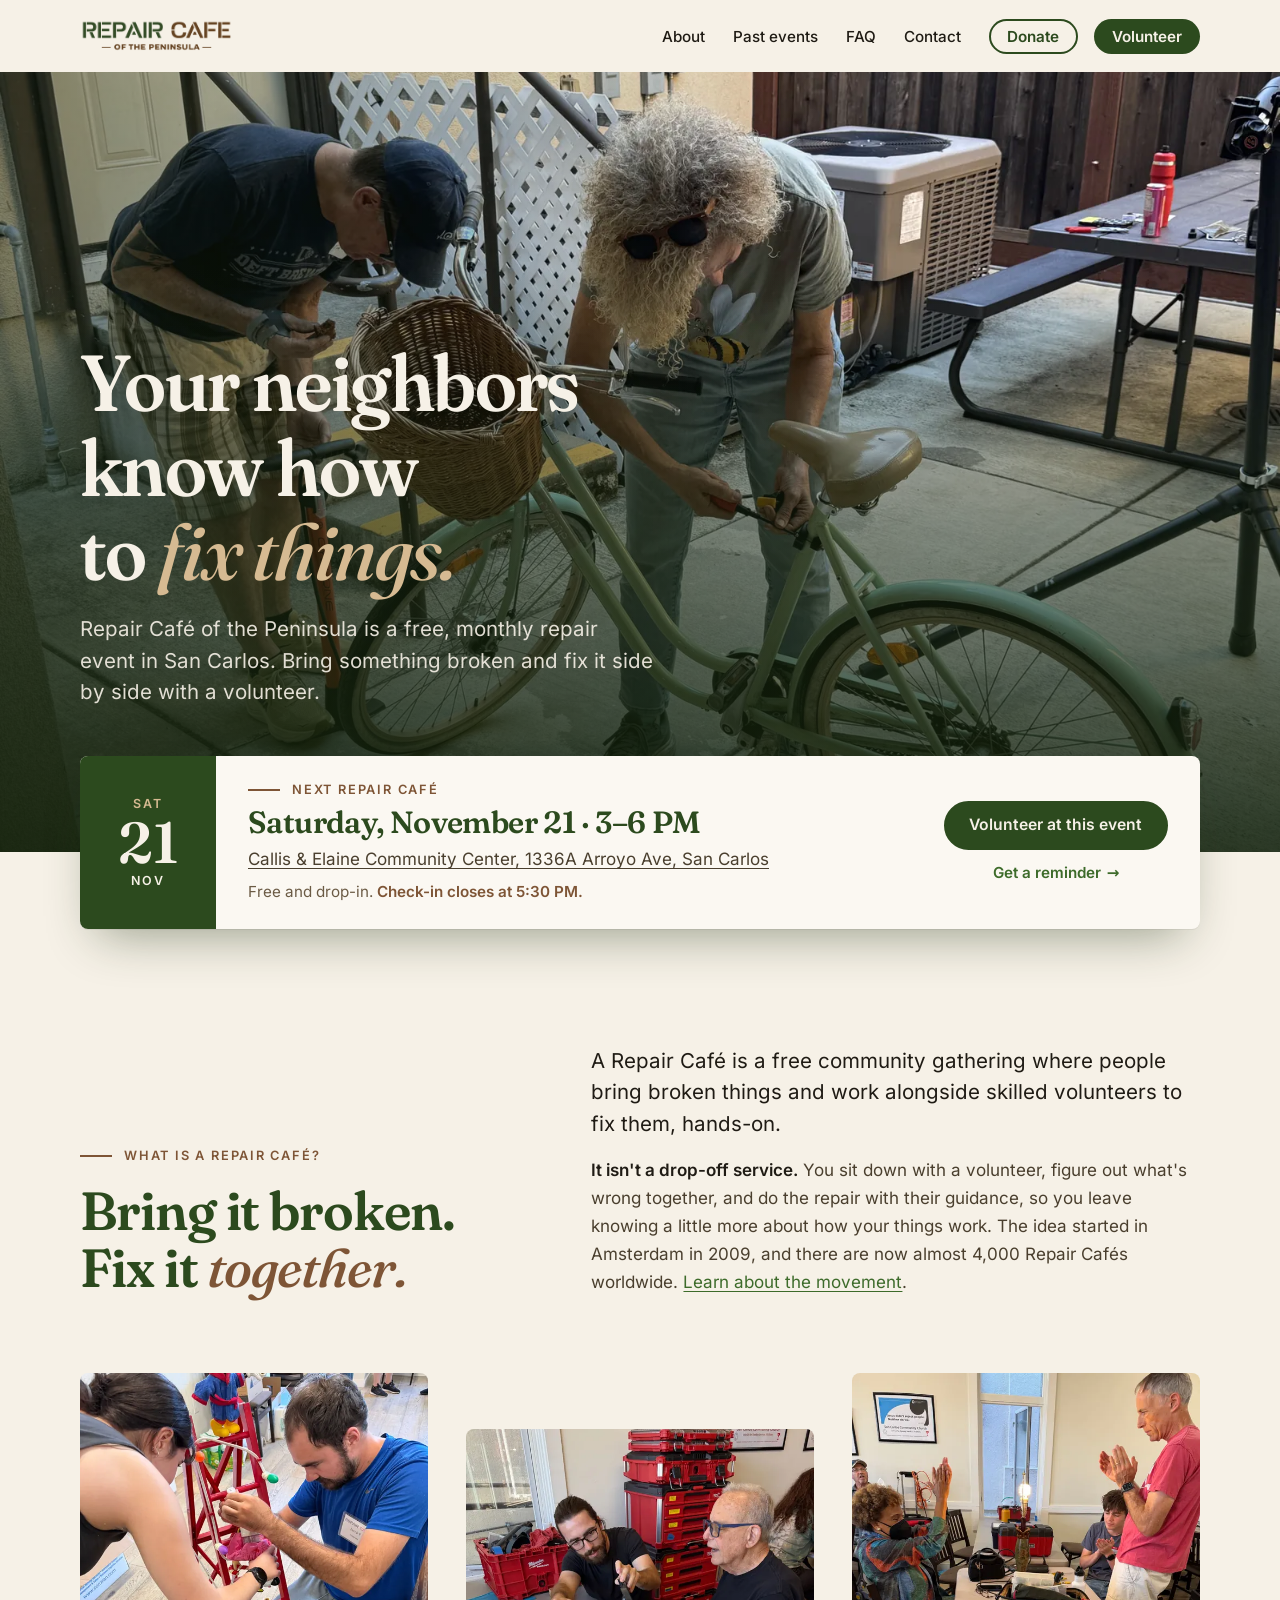
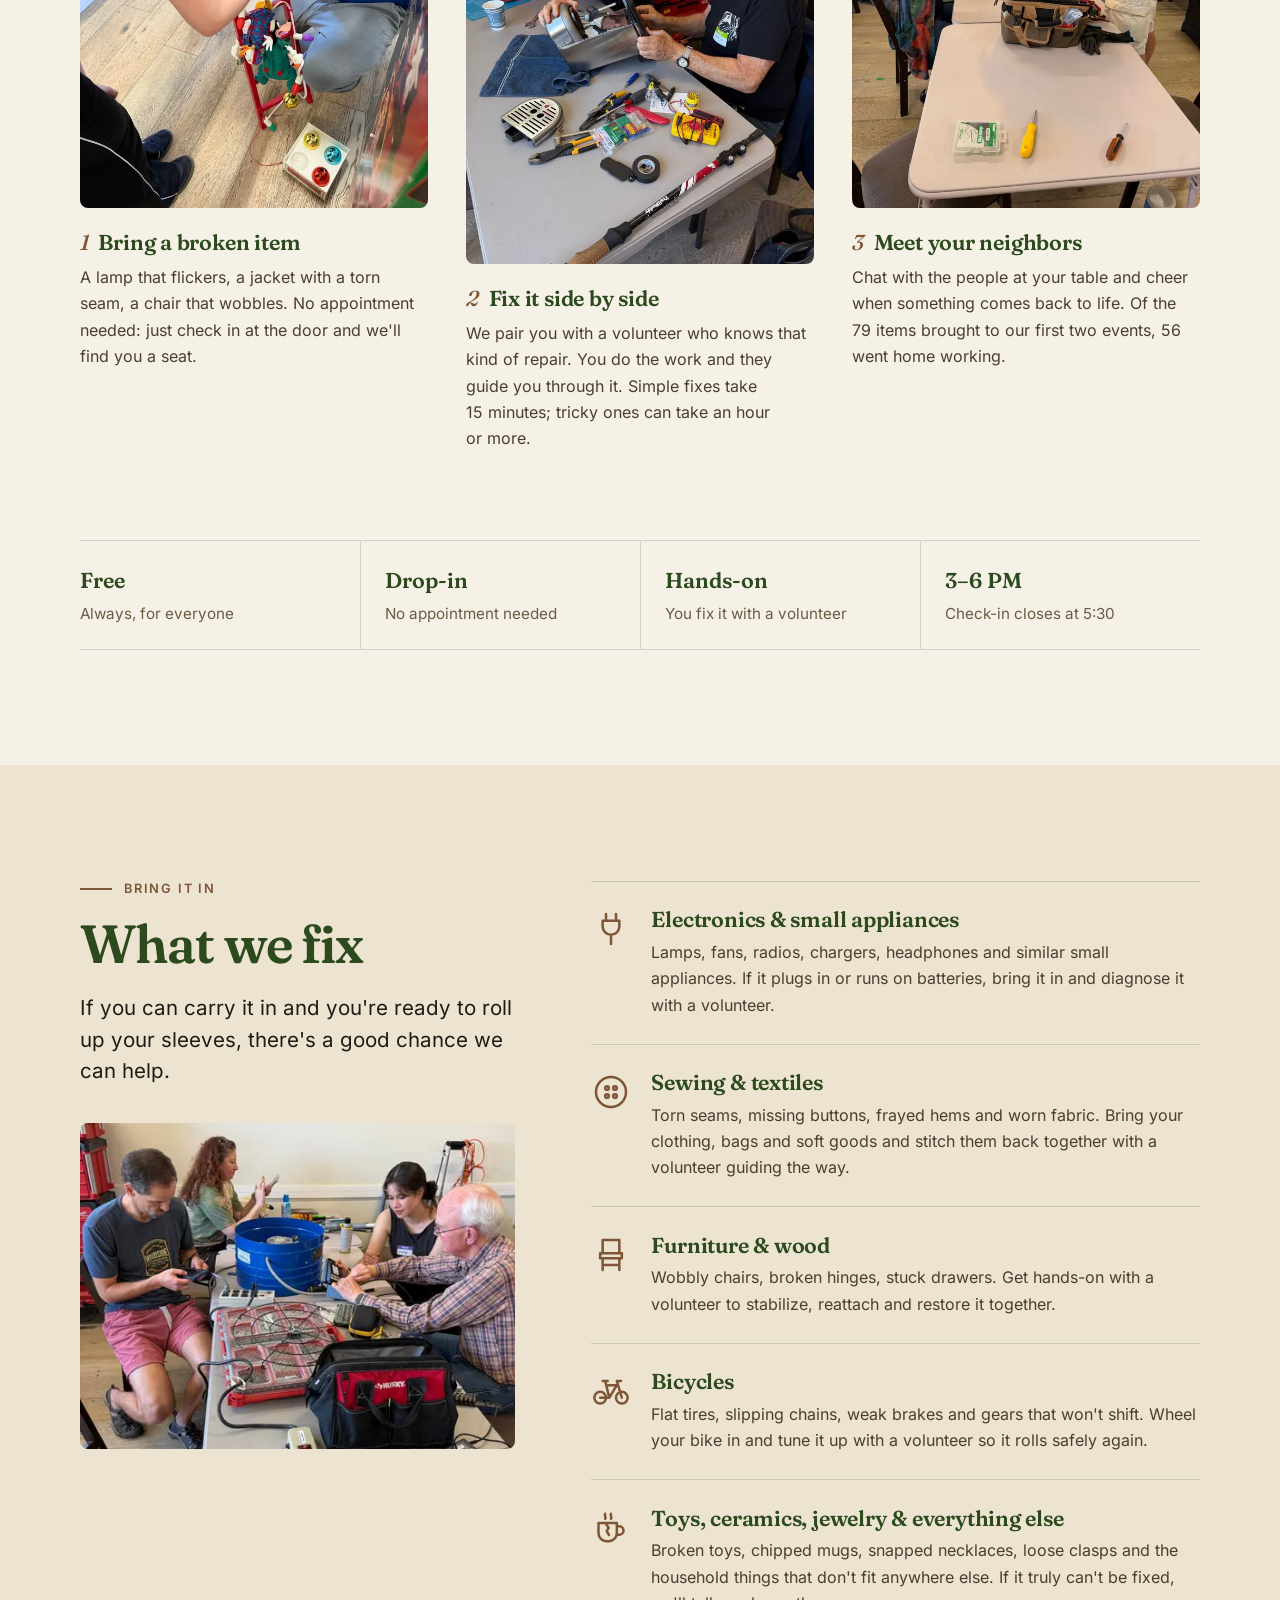
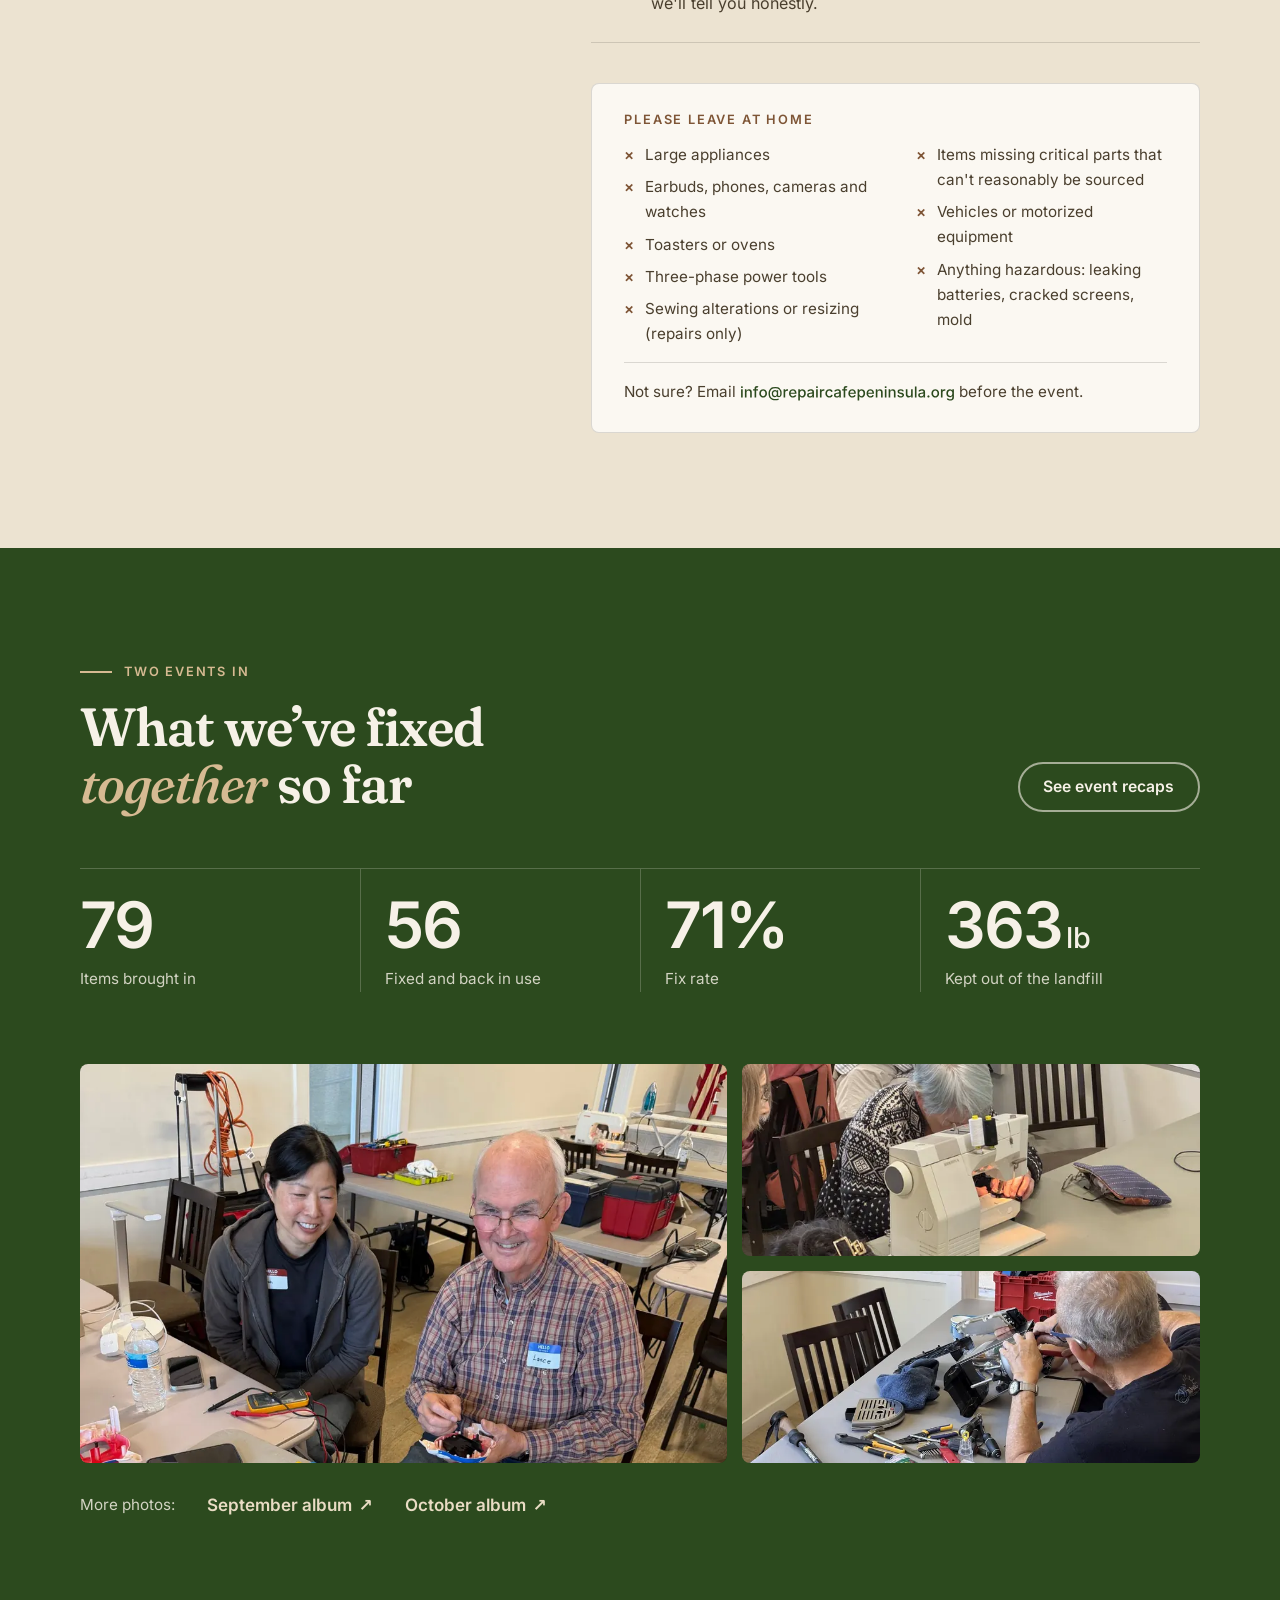
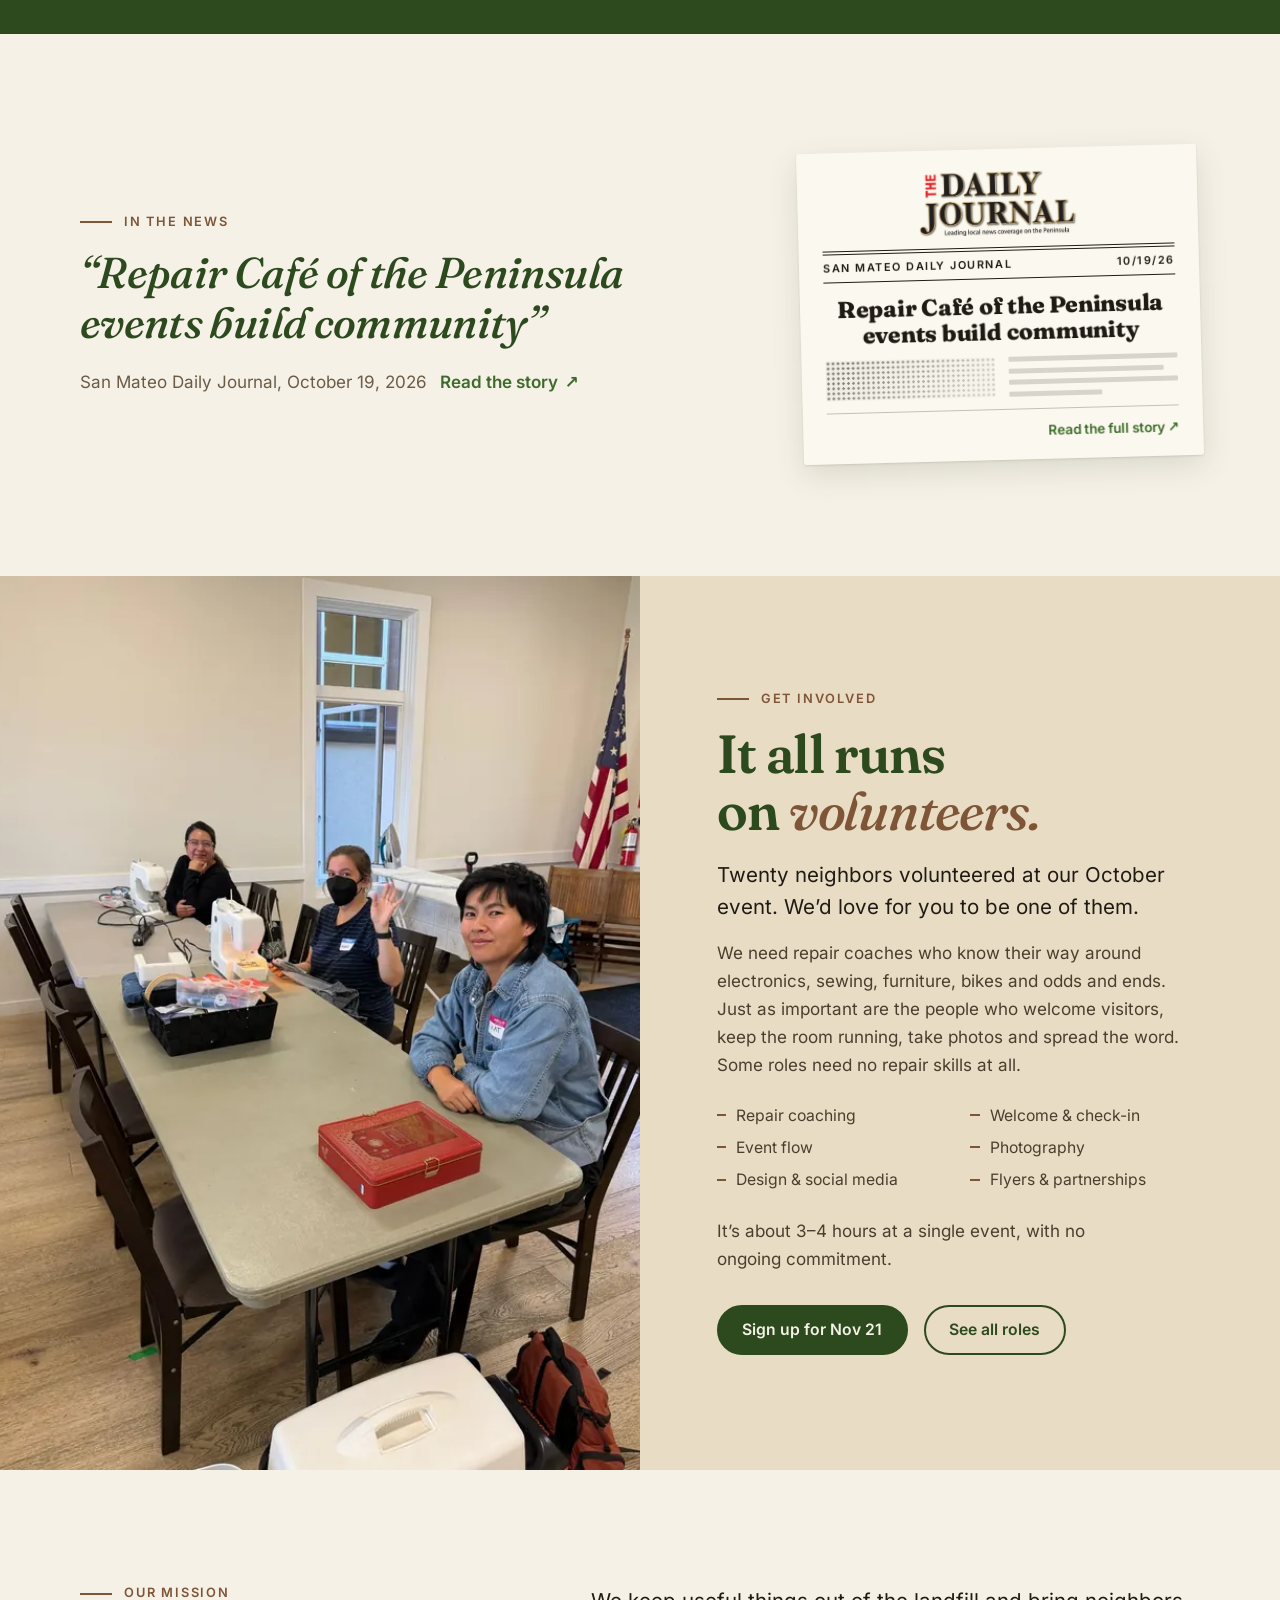
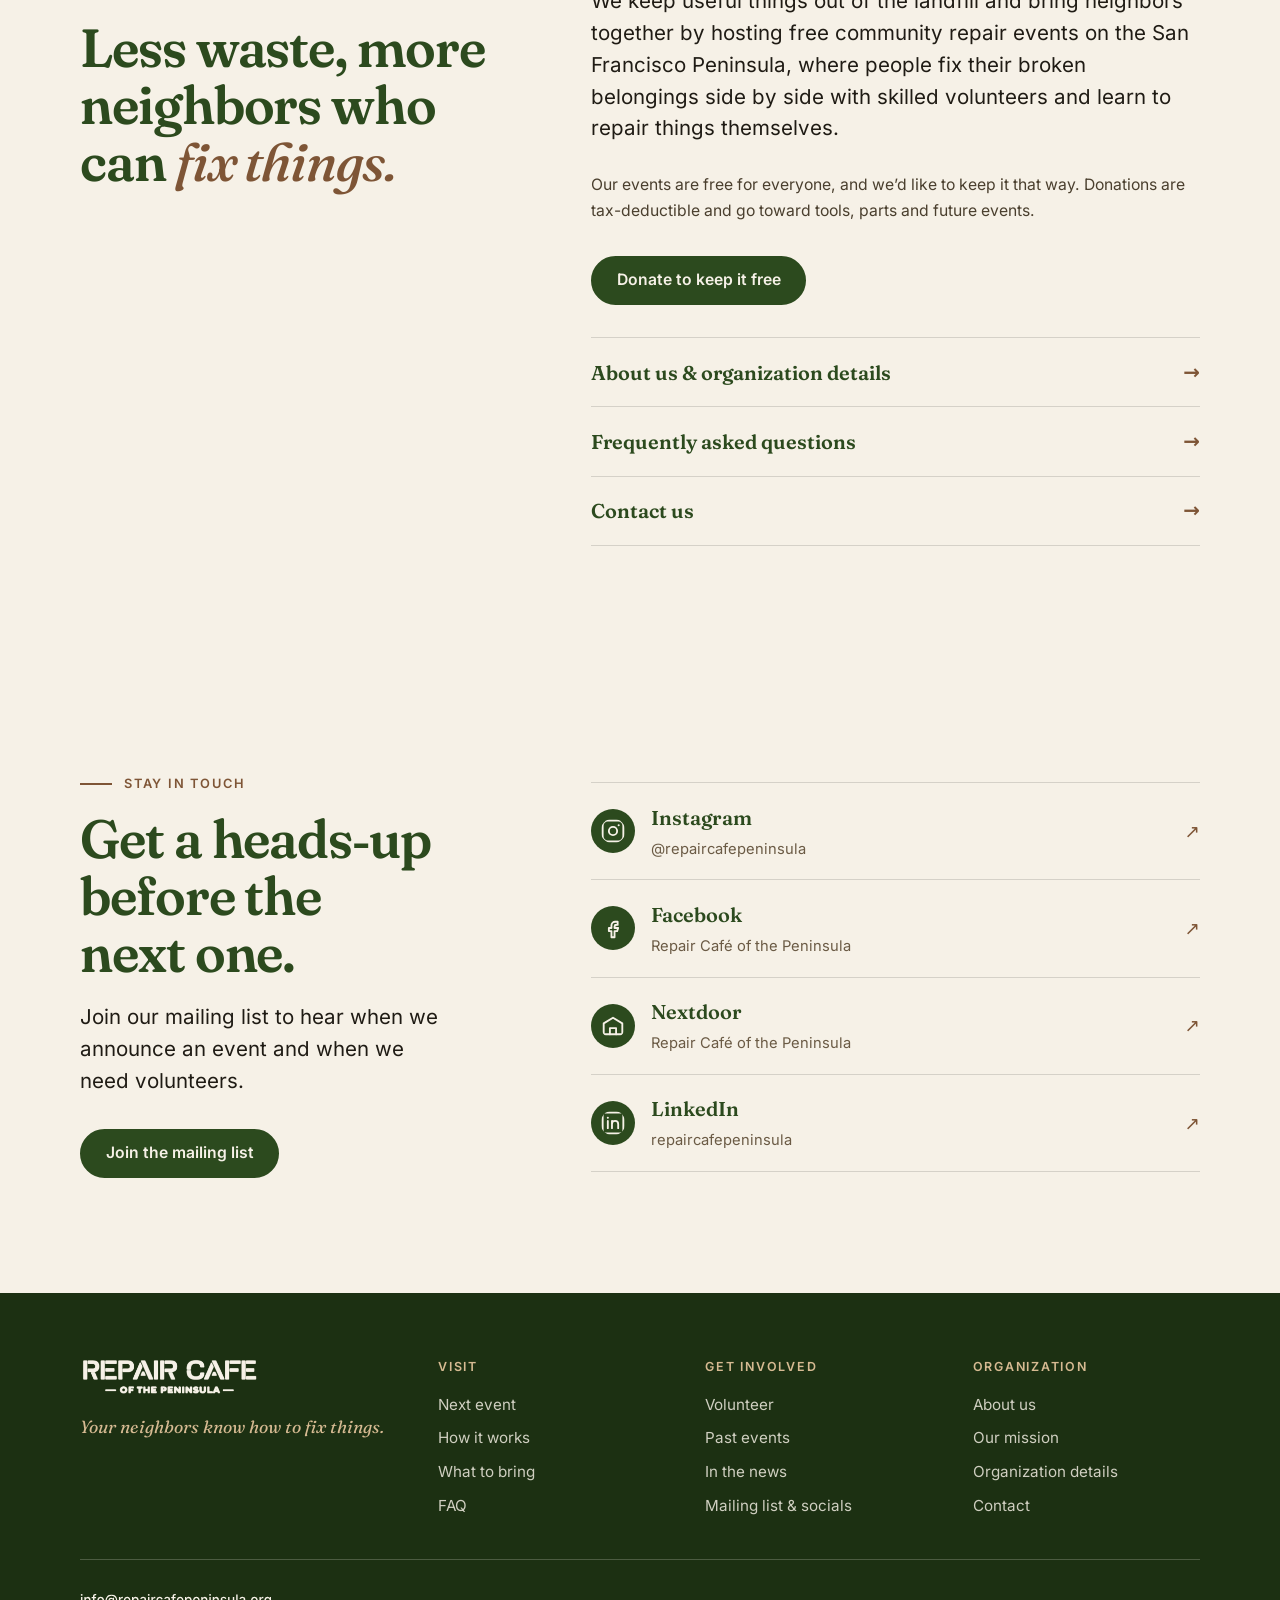
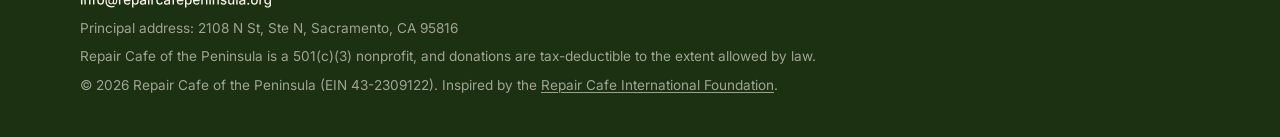
==== index.html @ c427db95 "Header: add a Donate button beside Volunteer on every page Outlined pill linking to the Zeffy donati" ====
<!DOCTYPE html>
<html lang="en">
<head>
  <meta charset="UTF-8" />
  <meta name="viewport" content="width=device-width, initial-scale=1.0" />
  <title>Repair Café of the Peninsula - Free Repair Events in San Mateo County</title>
  <meta name="description" content="Free community repair events along the San Francisco Peninsula. Bring your broken items and fix them alongside skilled volunteer repair coaches. Next event: Saturday, November 21, 2026, 3-6 PM in San Carlos (check-in closes at 5:30 PM)." />
  <link rel="canonical" href="https://repaircafepeninsula.org/" />
  <meta property="og:title" content="Repair Café of the Peninsula" />
  <meta property="og:description" content="Free community repair events along the San Francisco Peninsula. Bring your broken items and fix them alongside skilled volunteer repair coaches." />
  <meta property="og:image" content="https://repaircafepeninsula.org/images/events/2026-09/espresso-repair-share.jpg" />
  <meta property="og:image:width" content="1200" />
  <meta property="og:image:height" content="630" />
  <meta property="og:image:alt" content="A volunteer and a visitor opening up an espresso machine together, surrounded by tools" />
  <meta property="og:url" content="https://repaircafepeninsula.org/" />
  <meta property="og:type" content="website" />
  <meta property="og:site_name" content="Repair Café of the Peninsula" />
  <meta name="twitter:card" content="summary_large_image" />
  <meta name="twitter:title" content="Repair Café of the Peninsula" />
  <meta name="twitter:description" content="Free community repair events along the San Francisco Peninsula. Bring your broken items and fix them alongside skilled volunteer repair coaches." />
  <meta name="twitter:image" content="https://repaircafepeninsula.org/images/events/2026-09/espresso-repair-share.jpg" />
  <meta name="twitter:image:alt" content="A volunteer and a visitor opening up an espresso machine together, surrounded by tools" />
  <meta name="theme-color" content="#2C4A1E" />
  <script type="application/ld+json">
  {
    "@context": "https://schema.org",
    "@type": "Event",
    "name": "Repair Café of the Peninsula",
    "description": "Free community repair event. Bring a broken item and fix it together with a volunteer. Check-in closes at 5:30 PM.",
    "startDate": "2026-11-21T15:00:00-08:00",
    "endDate": "2026-11-21T18:00:00-08:00",
    "eventStatus": "https://schema.org/EventScheduled",
    "eventAttendanceMode": "https://schema.org/OfflineEventAttendanceMode",
    "location": {
      "@type": "Place",
      "name": "Callis & Elaine Community Center",
      "address": {
        "@type": "PostalAddress",
        "streetAddress": "1336A Arroyo Ave",
        "addressLocality": "San Carlos",
        "addressRegion": "CA",
        "addressCountry": "US"
      }
    },
    "image": ["https://repaircafepeninsula.org/images/events/2026-09/espresso-repair-share.jpg"],
    "isAccessibleForFree": true,
    "offers": {
      "@type": "Offer",
      "price": "0",
      "priceCurrency": "USD",
      "availability": "https://schema.org/InStock",
      "url": "https://repaircafepeninsula.org/#next-event"
    },
    "organizer": {
      "@type": "Organization",
      "name": "Repair Café of the Peninsula",
      "url": "https://repaircafepeninsula.org",
      "nonprofitStatus": "https://schema.org/Nonprofit501c3"
    }
  }
  </script>
  <link rel="icon" href="images/favicon.png" type="image/png" />
  <link rel="preload" href="fonts/fraunces-latin.woff2" as="font" type="font/woff2" crossorigin />
  <link rel="preload" as="image" type="image/webp" imagesrcset="images/events/2026-10/bike-640.webp 640w, images/events/2026-10/bike-1024.webp 1024w, images/events/2026-10/bike-1600.webp 1600w, images/events/2026-10/bike-2400.webp 2400w" imagesizes="100vw" />
  <link rel="stylesheet" href="styles.css?v=20261109a" />

  <!-- Google tag (gtag.js) -->
  <script async src="https://www.googletagmanager.com/gtag/js?id=G-7F52SY3J4R"></script>
  <script>
    window.dataLayer = window.dataLayer || [];
    function gtag(){dataLayer.push(arguments);}
    gtag('js', new Date());

    gtag('config', 'G-7F52SY3J4R');
  </script>

</head>
<body>
  <a class="skip-link" href="#main">Skip to content</a>

  <!-- HEADER -->
  <header class="site-header">
    <div class="wrap header-inner">
      <a href="./" class="brand"><img src="images/rcp-700.png" alt="Repair Café of the Peninsula" width="700" height="156" /></a>
      <button class="menu-toggle" aria-expanded="false" aria-controls="site-nav"><span class="menu-icon" aria-hidden="true"></span>Menu</button>
      <nav class="site-nav" id="site-nav" aria-label="Main">
        <ul>
          <li><a href="about/">About</a></li>
          <li><a href="past-events/">Past events</a></li>
          <li><a href="faq/">FAQ</a></li>
          <li><a href="contact/">Contact</a></li>
          <li class="nav-donate"><a href="https://www.zeffy.com/en-US/donation-form/help-keep-repair-cafe-free-for-our-neighbors" target="_blank" rel="noopener" class="nav-cta nav-cta--ghost">Donate</a></li>
          <li><a href="volunteer/" class="nav-cta">Volunteer</a></li>
        </ul>
      </nav>
    </div>
  </header>

  <main id="main">

    <!-- HERO -->
    <section class="hero" id="hero">
      <picture class="hero-photo">
        <source type="image/webp" srcset="images/events/2026-10/bike-640.webp 640w, images/events/2026-10/bike-1024.webp 1024w, images/events/2026-10/bike-1600.webp 1600w, images/events/2026-10/bike-2400.webp 2400w" sizes="100vw" />
        <img src="images/events/2026-10/bike-1024.jpg" alt="Two volunteers tuning up a mint-green bicycle with a wicker basket outside the community center" width="1024" height="768" fetchpriority="high" />
      </picture>
      <div class="wrap hero-content">
        <h1>Your neighbors know how to <em>fix things.</em></h1>
        <p class="hero-sub">Repair Café of the Peninsula is a free, monthly repair event in San Carlos. Bring something broken and fix it side by side with a volunteer.</p>
      </div>
    </section>

    <!-- NEXT EVENT -->
    <div class="wrap ticket-overlap" id="next-event">
      <div class="ticket">
        <div class="ticket-date" aria-hidden="true">
          <span class="ticket-dow">Sat</span>
          <span class="ticket-day">21</span>
          <span class="ticket-month">Nov</span>
        </div>
        <div class="ticket-info">
          <p class="kicker">Next Repair Café</p>
          <h2 class="ticket-title">Saturday, November 21 &middot; 3&ndash;6 PM</h2>
          <p class="ticket-where"><a href="https://maps.app.goo.gl/JHcbE9kSkkTuWCHcA" target="_blank" rel="noopener">Callis &amp; Elaine Community Center, 1336A Arroyo Ave, San Carlos</a></p>
          <p class="ticket-note">Free and drop-in. <strong>Check-in closes at 5:30 PM.</strong></p>
        </div>
        <div class="ticket-actions">
          <a href="https://www.signupgenius.com/go/20F0D4FADA82BA5FCC70-67063634-rcpnov" target="_blank" rel="noopener" class="btn">Volunteer at this event</a>
          <a href="http://eepurl.com/ggrhJO5w3i" target="_blank" rel="noopener" class="link-arrow">Get a reminder</a>
        </div>
      </div>
    </div>

    <!-- HOW IT WORKS -->
    <section class="section" id="about">
      <div class="wrap">
        <div class="cols intro">
          <div>
            <p class="kicker">What is a Repair Café?</p>
            <h2>Bring it broken. Fix it <em>together.</em></h2>
          </div>
          <div>
            <p class="lead">A Repair Café is a free community gathering where people bring broken things and work alongside skilled volunteers to fix them, hands-on.</p>
            <p><strong>It isn't a drop-off service.</strong> You sit down with a volunteer, figure out what's wrong together, and do the repair with their guidance, so you leave knowing a little more about how your things work. The idea started in Amsterdam in 2009, and there are now almost 4,000 Repair Cafés worldwide. <a href="https://www.repaircafe.org/en" target="_blank" rel="noopener">Learn about the movement</a>.</p>
          </div>
        </div>

        <ol class="steps">
          <li class="step">
            <figure class="step-photo frame">
              <picture>
                <source type="image/webp" srcset="images/photos/holiday-toy-640.webp 640w, images/photos/holiday-toy-1024.webp 1024w, images/photos/holiday-toy-1500.webp 1500w" sizes="(max-width: 960px) 90vw, 380px" />
                <img src="images/photos/holiday-toy-1024.jpg" alt="A volunteer and a visitor kneeling on the floor to fix a motorized holiday ladder decoration" width="1024" height="1365" loading="lazy" decoding="async" />
              </picture>
            </figure>
            <div>
              <h3><span class="step-num">1</span> Bring a broken item</h3>
              <p>A lamp that flickers, a jacket with a torn seam, a chair that wobbles. No appointment needed: just check in at the door and we'll find you a seat.</p>
            </div>
          </li>
          <li class="step">
            <figure class="step-photo frame">
              <picture>
                <source type="image/webp" srcset="images/events/2026-09/espresso-repair-640.webp 640w, images/events/2026-09/espresso-repair-1024.webp 1024w, images/events/2026-09/espresso-repair-1500.webp 1500w" sizes="(max-width: 960px) 90vw, 380px" />
                <img src="images/events/2026-09/espresso-repair-1024.jpg" alt="A volunteer and a visitor opening up an espresso machine together, surrounded by tools" width="1024" height="1365" loading="lazy" decoding="async" />
              </picture>
            </figure>
            <div>
              <h3><span class="step-num">2</span> Fix it side by side</h3>
              <p>We pair you with a volunteer who knows that kind of repair. You do the work and they guide you through it. Simple fixes take 15 minutes; tricky ones can take an hour or more.</p>
            </div>
          </li>
          <li class="step">
            <figure class="step-photo frame">
              <picture>
                <source type="image/webp" srcset="images/events/2026-09/lamp-applause-640.webp 640w, images/events/2026-09/lamp-applause-1024.webp 1024w, images/events/2026-09/lamp-applause-1500.webp 1500w" sizes="(max-width: 960px) 90vw, 380px" />
                <img src="images/events/2026-09/lamp-applause-1024.jpg" alt="Volunteers and a visitor applauding as a repaired lamp lights up" width="1024" height="1365" loading="lazy" decoding="async" />
              </picture>
            </figure>
            <div>
              <h3><span class="step-num">3</span> Meet your neighbors</h3>
              <p>Chat with the people at your table and cheer when something comes back to life. Of the 79 items brought to our first two events, 56 went home working.</p>
            </div>
          </li>
        </ol>

        <ul class="facts">
          <li><strong>Free</strong> <span>Always, for everyone</span></li>
          <li><strong>Drop-in</strong> <span>No appointment needed</span></li>
          <li><strong>Hands-on</strong> <span>You fix it with a volunteer</span></li>
          <li><strong>3&ndash;6 PM</strong> <span>Check-in closes at 5:30</span></li>
        </ul>
      </div>
    </section>

    <!-- WHAT WE FIX -->
    <section class="section section--deep" id="what-we-fix">
      <div class="wrap cols">
        <div class="sticky">
          <p class="kicker">Bring it in</p>
          <h2>What we fix</h2>
          <p class="lead">If you can carry it in and you're ready to roll up your sleeves, there's a good chance we can help.</p>
          <figure class="fix-photo frame">
            <picture>
              <source type="image/webp" srcset="images/events/2026-09/electronics-480.webp 480w, images/events/2026-09/electronics-800.webp 800w" sizes="(max-width: 960px) 90vw, 460px" />
              <img src="images/events/2026-09/electronics-800.jpg" alt="Visitors and volunteers working on electronics repairs around a table of tools" width="800" height="600" loading="lazy" decoding="async" />
            </picture>
          </figure>
        </div>
        <div>
          <ul class="fix-list">
            <li>
              <svg class="fix-icon" viewBox="0 0 24 24" fill="none" stroke="currentColor" stroke-width="1.5" stroke-linecap="round" stroke-linejoin="round" aria-hidden="true"><path d="M9 3v4M15 3v4M7 7h10v3.5a5 5 0 0 1-10 0V7zM12 15.5V21"/></svg>
              <div>
                <h3>Electronics &amp; small appliances</h3>
                <p>Lamps, fans, radios, chargers, headphones and similar small appliances. If it plugs in or runs on batteries, bring it in and diagnose it with a volunteer.</p>
              </div>
            </li>
            <li>
              <svg class="fix-icon" viewBox="0 0 24 24" fill="none" stroke="currentColor" stroke-width="1.5" stroke-linecap="round" stroke-linejoin="round" aria-hidden="true"><circle cx="12" cy="12" r="9"/><circle cx="9.6" cy="9.6" r="1.1"/><circle cx="14.4" cy="9.6" r="1.1"/><circle cx="9.6" cy="14.4" r="1.1"/><circle cx="14.4" cy="14.4" r="1.1"/></svg>
              <div>
                <h3>Sewing &amp; textiles</h3>
                <p>Torn seams, missing buttons, frayed hems and worn fabric. Bring your clothing, bags and soft goods and stitch them back together with a volunteer guiding the way.</p>
              </div>
            </li>
            <li>
              <svg class="fix-icon" viewBox="0 0 24 24" fill="none" stroke="currentColor" stroke-width="1.5" stroke-linecap="round" stroke-linejoin="round" aria-hidden="true"><path d="M7 3h10v8H7zM5.5 11h13v3h-13zM7 14v7M17 14v7M7 18h10"/></svg>
              <div>
                <h3>Furniture &amp; wood</h3>
                <p>Wobbly chairs, broken hinges, stuck drawers. Get hands-on with a volunteer to stabilize, reattach and restore it together.</p>
              </div>
            </li>
            <li>
              <svg class="fix-icon" viewBox="0 0 24 24" fill="none" stroke="currentColor" stroke-width="1.5" stroke-linecap="round" stroke-linejoin="round" aria-hidden="true"><circle cx="5.5" cy="16" r="3.5"/><circle cx="18.5" cy="16" r="3.5"/><path d="M5.5 16h5.5l4.5-7.5H9.5M11 16 8.5 6M18.5 16l-3-10h2.5M7 6h3"/></svg>
              <div>
                <h3>Bicycles</h3>
                <p>Flat tires, slipping chains, weak brakes and gears that won't shift. Wheel your bike in and tune it up with a volunteer so it rolls safely again.</p>
              </div>
            </li>
            <li>
              <svg class="fix-icon" viewBox="0 0 24 24" fill="none" stroke="currentColor" stroke-width="1.5" stroke-linecap="round" stroke-linejoin="round" aria-hidden="true"><path d="M4.5 9h11v6a5 5 0 0 1-5 5h-1a5 5 0 0 1-5-5V9zM15.5 11h1.5a2.5 2.5 0 0 1 0 5h-1.5M9 9.5l1.6 2.5-1.2 1.8 1.4 2.4M8.5 3.5c-.8 1 .8 2 0 3M12 3.5c-.8 1 .8 2 0 3"/></svg>
              <div>
                <h3>Toys, ceramics, jewelry &amp; everything else</h3>
                <p>Broken toys, chipped mugs, snapped necklaces, loose clasps and the household things that don't fit anywhere else. If it truly can't be fixed, we'll tell you honestly.</p>
              </div>
            </li>
          </ul>

          <div class="no-bring">
            <h3>Please leave at home</h3>
            <ul>
              <li>Large appliances</li>
              <li>Earbuds, phones, cameras and watches</li>
              <li>Toasters or ovens</li>
              <li>Three-phase power tools</li>
              <li>Sewing alterations or resizing (repairs only)</li>
              <li>Items missing critical parts that can't reasonably be sourced</li>
              <li>Vehicles or motorized equipment</li>
              <li>Anything hazardous: leaking batteries, cracked screens, mold</li>
            </ul>
            <p>Not sure? Email <img src="images/email.svg" alt="info at repaircafepeninsula dot org" class="email-img" width="189" height="16" /> before the event.</p>
          </div>
        </div>
      </div>
    </section>

    <!-- SO FAR -->
    <section class="section section--dark" id="past-events">
      <div class="wrap">
        <div class="impact-head">
          <div>
            <p class="kicker">Two events in</p>
            <h2>What we&rsquo;ve fixed <em>together</em> so far</h2>
          </div>
          <a href="past-events/" class="btn btn--ghost-light">See event recaps</a>
        </div>

        <ul class="tally">
          <li><span class="tally-num">79</span><span class="tally-label">Items brought in</span></li>
          <li><span class="tally-num">56</span><span class="tally-label">Fixed and back in use</span></li>
          <li><span class="tally-num">71%</span><span class="tally-label">Fix rate</span></li>
          <li><span class="tally-num">363<span class="tally-unit">lb</span></span><span class="tally-label">Kept out of the landfill</span></li>
        </ul>

        <ul class="gallery">
          <li class="is-big frame pos-top">
            <picture>
              <source type="image/webp" srcset="images/photos/electronics-coach-640.webp 640w, images/photos/electronics-coach-1024.webp 1024w, images/photos/electronics-coach-1500.webp 1500w" sizes="(max-width: 640px) 100vw, 60vw" />
              <img src="images/photos/electronics-coach-1024.jpg" alt="Two people smiling over a small electronics repair at a table covered in tools" width="1024" height="1365" loading="lazy" decoding="async" />
            </picture>
          </li>
          <li class="is-wide frame">
            <picture>
              <source type="image/webp" srcset="images/events/2026-10/sewing-machine-640.webp 640w, images/events/2026-10/sewing-machine-1024.webp 1024w, images/events/2026-10/sewing-machine-1600.webp 1600w, images/events/2026-10/sewing-machine-2400.webp 2400w" sizes="(max-width: 640px) 50vw, 40vw" />
              <img src="images/events/2026-10/sewing-machine-1024.jpg" alt="A visitor guiding fabric through a sewing machine at the textile repair table" width="1024" height="768" loading="lazy" decoding="async" />
            </picture>
          </li>
          <li class="is-wide frame">
            <picture>
              <source type="image/webp" srcset="images/events/2026-09/hero-focus-400.webp 400w, images/events/2026-09/hero-focus-800.webp 800w, images/events/2026-09/hero-focus-1200.webp 1200w" sizes="(max-width: 640px) 50vw, 40vw" />
              <img src="images/events/2026-09/hero-focus-800.jpg" alt="A visitor working on an espresso machine surrounded by tools" width="800" height="600" loading="lazy" decoding="async" />
            </picture>
          </li>
        </ul>
        <div class="gallery-foot">
          <p>More photos:</p>
          <a href="https://photos.app.goo.gl/HR2gGa9xL4tbJRPh7" target="_blank" rel="noopener" class="link-arrow link-out">September album</a>
          <a href="https://photos.app.goo.gl/B6pGGAtTmrokaugG7" target="_blank" rel="noopener" class="link-arrow link-out">October album</a>
        </div>
      </div>
    </section>

    <!-- IN THE NEWS -->
    <section class="section" id="in-the-news">
      <div class="wrap press">
        <div>
          <p class="kicker">In the news</p>
          <blockquote>
            <p>&ldquo;Repair Caf&eacute; of the Peninsula events build community&rdquo;</p>
          </blockquote>
          <p class="press-source">San Mateo Daily Journal, October 19, 2026 <a href="https://www.smdailyjournal.com/news/local/repair-cafe-of-the-peninsula-events-build-community/article_6f54edf8-956c-4357-a8b9-2dea8f61998d.html" target="_blank" rel="noopener" class="link-arrow link-out">Read the story</a></p>
        </div>
        <a href="https://www.smdailyjournal.com/news/local/repair-cafe-of-the-peninsula-events-build-community/article_6f54edf8-956c-4357-a8b9-2dea8f61998d.html" target="_blank" rel="noopener" class="press-card" aria-label="Read the San Mateo Daily Journal story">
          <div class="press-logo">
            <picture>
              <source type="image/webp" srcset="images/press/smdailyjournal.webp" />
              <img src="images/press/smdailyjournal.jpg" alt="San Mateo Daily Journal" width="796" height="322" loading="lazy" decoding="async" />
            </picture>
          </div>
          <div class="press-dateline">
            <span>San Mateo Daily Journal</span>
            <time datetime="2026-10-19">10/19/26</time>
          </div>
          <h3>Repair Caf&eacute; of the Peninsula events build community</h3>
          <!-- decorative "newsprint": a halftone photo and greeked column text -->
          <div class="press-columns" aria-hidden="true">
            <div class="press-halftone"></div>
            <div class="press-greek"><i></i><i></i><i></i><i></i></div>
          </div>
          <span class="press-link">Read the full story &#8599;</span>
        </a>
      </div>
    </section>

    <!-- VOLUNTEER -->
    <section class="split" id="get-involved">
      <div class="split-photo frame">
        <picture>
          <source type="image/webp" srcset="images/events/2026-09/sewing-table-640.webp 640w, images/events/2026-09/sewing-table-1024.webp 1024w, images/events/2026-09/sewing-table-1500.webp 1500w" sizes="(max-width: 960px) 100vw, 50vw" />
          <img src="images/events/2026-09/sewing-table-1024.jpg" alt="Sewing volunteers at the textile repair table, one waving at the camera" width="1024" height="1365" loading="lazy" decoding="async" />
        </picture>
      </div>
      <div class="split-copy">
        <p class="kicker">Get involved</p>
        <h2>It all runs on <em>volunteers.</em></h2>
        <p class="lead">Twenty neighbors volunteered at our October event. We&rsquo;d love for you to be one of them.</p>
        <p>We need repair coaches who know their way around electronics, sewing, furniture, bikes and odds and ends. Just as important are the people who welcome visitors, keep the room running, take photos and spread the word. Some roles need no repair skills at all.</p>
        <ul class="role-list">
          <li>Repair coaching</li>
          <li>Welcome &amp; check-in</li>
          <li>Event flow</li>
          <li>Photography</li>
          <li>Design &amp; social media</li>
          <li>Flyers &amp; partnerships</li>
        </ul>
        <p>It&rsquo;s about 3&ndash;4 hours at a single event, with no ongoing commitment.</p>
        <div class="btn-row">
          <a href="https://www.signupgenius.com/go/20F0D4FADA82BA5FCC70-67063634-rcpnov" target="_blank" rel="noopener" class="btn">Sign up for Nov 21</a>
          <a href="volunteer/" class="btn btn--ghost">See all roles</a>
        </div>
      </div>
    </section>

    <!-- MISSION -->
    <section class="section" id="mission">
      <div class="wrap cols">
        <div class="mission-head">
          <p class="kicker">Our mission</p>
          <h2>Less waste, more neighbors who can <em>fix things.</em></h2>
        </div>
        <div>
          <p class="lead">We keep useful things out of the landfill and bring neighbors together by hosting free community repair events on the San Francisco Peninsula, where people fix their broken belongings side by side with skilled volunteers and learn to repair things themselves.</p>
          <p class="mission-note">Our events are free for everyone, and we&rsquo;d like to keep it that way. Donations are tax-deductible and go toward tools, parts and future events.</p>
          <div class="btn-row">
            <a href="https://www.zeffy.com/en-US/donation-form/help-keep-repair-cafe-free-for-our-neighbors" target="_blank" rel="noopener" class="btn">Donate to keep it free</a>
          </div>
          <ul class="link-list">
            <li><a href="about/">About us &amp; organization details</a></li>
            <li><a href="faq/">Frequently asked questions</a></li>
            <li><a href="contact/">Contact us</a></li>
          </ul>
        </div>
      </div>
    </section>

    <!-- STAY IN TOUCH -->
    <section class="section" id="stay-in-the-loop">
      <div class="wrap cols touch">
        <div class="touch-copy">
          <p class="kicker">Stay in touch</p>
          <h2>Get a heads&#8209;up before the next one.</h2>
          <p class="lead">Join our mailing list to hear when we announce an event and when we need volunteers.</p>
          <div class="btn-row">
            <a href="http://eepurl.com/ggrhJO5w3i" target="_blank" rel="noopener" class="btn">Join the mailing list</a>
          </div>
        </div>
        <ul class="social-list" id="follow-us" aria-label="Follow us">
          <li>
            <a href="https://www.instagram.com/repaircafepeninsula/" target="_blank" rel="noopener">
              <svg viewBox="0 0 24 24" fill="none" stroke="currentColor" stroke-width="1.8" stroke-linecap="round" stroke-linejoin="round" aria-hidden="true"><rect x="2" y="2" width="20" height="20" rx="5" ry="5"/><circle cx="12" cy="12" r="4"/><circle cx="17.5" cy="6.5" r="1" fill="currentColor" stroke="none"/></svg>
              <span><span class="social-name">Instagram</span><span class="social-handle">@repaircafepeninsula</span></span>
            </a>
          </li>
          <li>
            <a href="https://www.facebook.com/repaircafepeninsula" target="_blank" rel="noopener">
              <svg viewBox="0 0 24 24" fill="none" stroke="currentColor" stroke-width="1.8" stroke-linecap="round" stroke-linejoin="round" aria-hidden="true"><path d="M14 9h2.5V6H14c-1.93 0-3.5 1.57-3.5 3.5V12H8v3h2.5v6h3v-6H16l1-3h-3.5v-1.5c0-.55.45-1 1-1z"/></svg>
              <span><span class="social-name">Facebook</span><span class="social-handle">Repair Café of the Peninsula</span></span>
            </a>
          </li>
          <li>
            <a href="https://nextdoor.com/page/repair-cafe-of-the-peninsula" target="_blank" rel="noopener">
              <svg viewBox="0 0 24 24" fill="none" stroke="currentColor" stroke-width="1.8" stroke-linecap="round" stroke-linejoin="round" aria-hidden="true"><path d="M3 9.5L12 4l9 5.5V20H3V9.5z"/><path d="M9 20v-6h6v6"/></svg>
              <span><span class="social-name">Nextdoor</span><span class="social-handle">Repair Café of the Peninsula</span></span>
            </a>
          </li>
          <li>
            <a href="https://www.linkedin.com/company/repaircafepeninsula" target="_blank" rel="noopener">
              <svg viewBox="0 0 24 24" fill="none" stroke="currentColor" stroke-width="1.8" stroke-linecap="round" stroke-linejoin="round" aria-hidden="true"><rect x="2" y="2" width="20" height="20" rx="3"/><path d="M7 10v7"/><circle cx="7" cy="7" r="1" fill="currentColor" stroke="none"/><path d="M11 10v7m0-4c0-2 1.5-3 3-3s3 1 3 3v4"/></svg>
              <span><span class="social-name">LinkedIn</span><span class="social-handle">repaircafepeninsula</span></span>
            </a>
          </li>
        </ul>
      </div>
    </section>

  </main>

  <!-- FOOTER -->
  <footer class="site-footer">
    <div class="wrap">
      <div class="footer-top">
        <div class="footer-brand">
          <img src="images/rcp-light.png" alt="Repair Café of the Peninsula" width="700" height="156" loading="lazy" />
          <p class="footer-tagline">Your neighbors know how to fix things.</p>
        </div>
        <div>
          <p class="footer-title">Visit</p>
          <ul class="footer-links">
            <li><a href="#next-event">Next event</a></li>
            <li><a href="#about">How it works</a></li>
            <li><a href="#what-we-fix">What to bring</a></li>
            <li><a href="faq/">FAQ</a></li>
          </ul>
        </div>
        <div>
          <p class="footer-title">Get involved</p>
          <ul class="footer-links">
            <li><a href="volunteer/">Volunteer</a></li>
            <li><a href="past-events/">Past events</a></li>
            <li><a href="#in-the-news">In the news</a></li>
            <li><a href="contact/#stay-in-touch">Mailing list &amp; socials</a></li>
          </ul>
        </div>
        <div>
          <p class="footer-title">Organization</p>
          <ul class="footer-links">
            <li><a href="about/">About us</a></li>
            <li><a href="about/#mission">Our mission</a></li>
            <li><a href="about/#details">Organization details</a></li>
            <li><a href="contact/">Contact</a></li>
          </ul>
        </div>
      </div>
      <div class="footer-legal">
        <p><img src="images/email-light.svg" alt="info at repaircafepeninsula dot org" class="email-img" width="189" height="16" loading="lazy" /></p>
        <p>Principal address: 2108 N St, Ste N, Sacramento, CA 95816</p>
        <p>Repair Cafe of the Peninsula is a 501(c)(3) nonprofit, and donations are tax-deductible to the extent allowed by law.</p>
        <p>&copy; 2026 Repair Cafe of the Peninsula <span class="nowrap">(EIN 43-2309122)</span>. Inspired by the <a href="https://www.repaircafe.org/en" target="_blank" rel="noopener">Repair Cafe International Foundation</a>.</p>
      </div>
    </div>
  </footer>

  <script src="script.js?v=20261025b"></script>
</body>
</html>
---- styles.css ----
/* =========================================
   REPAIR CAFÉ OF THE PENINSULA — Styles
   ========================================= */

/* --- Fonts (self-hosted, latin subset) --- */
@font-face {
  font-family: 'Fraunces';
  src: url('fonts/fraunces-latin.woff2') format('woff2');
  font-weight: 100 900;
  font-style: normal;
  font-display: swap;
}
@font-face {
  font-family: 'Fraunces';
  src: url('fonts/fraunces-latin-italic.woff2') format('woff2');
  font-weight: 100 900;
  font-style: italic;
  font-display: swap;
}
@font-face {
  font-family: 'Inter';
  src: url('fonts/inter-latin.woff2') format('woff2');
  font-weight: 100 900;
  font-style: normal;
  font-display: swap;
}

/* --- Tokens --- */
:root {
  --paper:      #F6F1E7;
  --paper-deep: #ECE3D1;
  --card:       #FBF8F2;
  --ink:        #1F1B14;
  --ink-soft:   #4A3F2E;
  --ink-muted:  #6B5B45;
  --green:      #2C4A1E;
  --green-deep: #1C3012;
  --green-mid:  #3D6B2A;
  --clay:       #7E5536;
  --tan:        #C9A87C;
  --tan-light:  #D6BA92;
  --tan-pale:   #E9DCC4;
  --rule:       rgba(31, 27, 20, 0.15);
  --rule-light: rgba(246, 241, 231, 0.22);
  --on-dark:    rgba(246, 241, 231, 0.82);

  /* outcome ramp: one hue, light (not fixed) to dark (fixed) */
  --outcome-fixed:    #2C4A1E;
  --outcome-returned: #628A48;
  --outcome-notfixed: #9DB386;

  --font-display: 'Fraunces', Georgia, 'Times New Roman', serif;
  --font-body:    'Inter', system-ui, -apple-system, 'Segoe UI', sans-serif;

  --wrap:    1200px;
  --gutter:  clamp(1.25rem, 4vw, 2.5rem);
  --section: clamp(4.5rem, 9vw, 8rem);
  --radius:  8px;
  --header-h: 72px;
  --ease:    0.2s ease;
}

/* --- Base --- */
*, *::before, *::after { box-sizing: border-box; }
* { margin: 0; padding: 0; }

html {
  scroll-behavior: smooth;
  scroll-padding-top: calc(var(--header-h) + 1rem);
  -webkit-text-size-adjust: 100%;
}
body {
  font-family: var(--font-body);
  font-size: 1.0625rem;
  line-height: 1.65;
  color: var(--ink);
  background: var(--paper);
  -webkit-font-smoothing: antialiased;
  overflow-x: hidden;
}
body.menu-open { overflow: hidden; }

img, picture, svg { display: block; max-width: 100%; }
img { height: auto; }
/* photos cropped to fill a fixed-shape frame */
.frame picture { width: 100%; height: 100%; }
.frame img { width: 100%; height: 100%; object-fit: cover; }
/* portrait photos in wide frames: keep faces in view */
.pos-top img { object-position: 50% 20%; }

h1, h2, h3 {
  font-family: var(--font-display);
  font-weight: 600;
  font-variation-settings: 'SOFT' 50;
  line-height: 1.06;
  letter-spacing: -0.02em;
  color: var(--green);
  text-wrap: balance;
}
h1 { font-size: clamp(2.6rem, 6.2vw, 5.4rem); }
h2 { font-size: clamp(2.05rem, 4.2vw, 3.5rem); }
h3 { font-size: 1.35rem; line-height: 1.2; letter-spacing: -0.01em; }
h1 em, h2 em { font-style: italic; font-weight: 500; color: var(--clay); }

p { color: var(--ink-soft); text-wrap: pretty; }
p + p { margin-top: 1rem; }
h2 + .lead { margin-top: 1.25rem; }
h1 + .lead { margin-top: 1.5rem; }
.title-gap { margin-bottom: clamp(2rem, 4vw, 3rem); }
.lead { font-size: clamp(1.15rem, 1.6vw, 1.3rem); line-height: 1.55; color: var(--ink); }
strong { font-weight: 600; color: var(--ink); }

a {
  color: var(--green-mid);
  text-decoration-thickness: 1px;
  text-underline-offset: 0.18em;
  transition: color var(--ease);
}
a:hover { color: var(--green); }
:focus-visible { outline: 3px solid var(--green-mid); outline-offset: 3px; }
.section--dark :focus-visible, .hero :focus-visible, .site-footer :focus-visible { outline-color: var(--tan-light); }

.skip-link {
  position: absolute;
  left: 1rem;
  top: -4rem;
  z-index: 200;
  padding: 0.6rem 1rem;
  background: var(--green);
  color: var(--paper);
  border-radius: var(--radius);
}
.skip-link:focus { top: 1rem; color: var(--paper); }

/* --- Layout --- */
.wrap { max-width: var(--wrap); margin-inline: auto; padding-inline: var(--gutter); }
.section { padding-block: var(--section); }
.section--flush { padding-top: clamp(2rem, 4vw, 3rem); }
.section--deep { background: var(--paper-deep); }
.section--dark { background: var(--green); }
.section--dark h2, .section--dark h3 { color: var(--paper); }
.section--dark h2 em { color: var(--tan-light); }
.section--dark p { color: var(--on-dark); }
.section--dark strong { color: var(--paper); }
.section--dark a:not(.btn) { color: var(--tan-pale); }
.section--dark a:not(.btn):hover { color: var(--paper); }

/* two columns: a heading column and a content column */
.cols {
  display: grid;
  grid-template-columns: minmax(0, 5fr) minmax(0, 7fr);
  gap: clamp(2rem, 6vw, 6rem);
  align-items: start;
}
.sticky { position: sticky; top: calc(var(--header-h) + 2rem); }

/* small uppercase label above a heading */
.kicker {
  display: flex;
  align-items: center;
  gap: 0.75rem;
  margin-bottom: 1.1rem;
  font-size: 0.8rem;
  font-weight: 600;
  letter-spacing: 0.14em;
  line-height: 1.3;
  text-transform: uppercase;
  color: var(--clay);
}
.kicker::before { content: ''; flex: 0 0 2rem; height: 2px; background: currentColor; }
.section--dark .kicker { color: var(--tan-light); }

/* --- Buttons & links --- */
.btn {
  display: inline-flex;
  align-items: center;
  justify-content: center;
  gap: 0.5em;
  padding: 0.85em 1.5em;
  border: 2px solid var(--green);
  border-radius: 999px;
  background: var(--green);
  color: var(--paper);
  font-family: var(--font-body);
  font-size: 0.98rem;
  font-weight: 600;
  line-height: 1.2;
  text-align: center;
  text-decoration: none;
  transition: background var(--ease), border-color var(--ease), color var(--ease);
}
.btn:hover { background: var(--green-deep); border-color: var(--green-deep); color: var(--paper); }
.btn--tan { background: var(--tan); border-color: var(--tan); color: var(--green-deep); }
.btn--tan:hover { background: var(--tan-pale); border-color: var(--tan-pale); color: var(--green-deep); }
.btn--ghost { background: transparent; color: var(--green); }
.btn--ghost:hover { background: var(--green); color: var(--paper); }
.btn--ghost-light { background: transparent; border-color: rgba(246, 241, 231, 0.6); color: var(--paper); }
.btn--ghost-light:hover { background: var(--paper); border-color: var(--paper); color: var(--green); }
.btn-row { display: flex; flex-wrap: wrap; align-items: center; gap: 0.75rem 1rem; margin-top: 2rem; }

.link-arrow {
  display: inline-flex;
  align-items: center;
  gap: 0.4em;
  font-weight: 600;
  text-decoration: none;
}
.link-arrow::after { content: '\2192'; transition: transform var(--ease); }
.link-arrow:hover::after { transform: translateX(3px); }
.link-out::after { content: '\2197'; }
.link-out:hover::after { transform: translate(2px, -2px); }

/* email address drawn as vector outlines so it can't be scraped */
.email-img { display: inline-block; height: 1.2em; width: auto; vertical-align: -0.28em; }

/* =========================================
   HEADER
   ========================================= */
.site-header { position: sticky; top: 0; z-index: 100; }
/* Background + blur live on a pseudo-element: backdrop-filter on the header itself
   would trap the fixed full-screen mobile menu inside the header's box. */
.site-header::before {
  content: '';
  position: absolute;
  inset: 0;
  z-index: -1;
  background: rgba(246, 241, 231, 0.94);
  -webkit-backdrop-filter: blur(12px);
  backdrop-filter: blur(12px);
  border-bottom: 1px solid transparent;
  transition: border-color var(--ease);
}
.site-header.is-scrolled::before { border-bottom-color: var(--rule); }
.header-inner {
  height: var(--header-h);
  display: flex;
  align-items: center;
  justify-content: space-between;
  gap: 2rem;
}
.brand img { height: 34px; width: auto; }
.site-nav ul { display: flex; align-items: center; gap: 1.75rem; list-style: none; }
.site-nav a {
  color: var(--ink);
  font-size: 0.95rem;
  font-weight: 500;
  text-decoration: none;
  white-space: nowrap;
}
.site-nav a:hover { color: var(--green-mid); }
.site-nav a[aria-current="page"] {
  text-decoration: underline;
  text-decoration-color: var(--tan);
  text-decoration-thickness: 2px;
  text-underline-offset: 0.5em;
}
.site-nav .nav-cta {
  padding: 0.55em 1.2em;
  border-radius: 999px;
  background: var(--green);
  color: var(--paper);
  font-weight: 600;
}
.site-nav .nav-cta:hover { background: var(--green-deep); color: var(--paper); }
.site-nav .nav-cta[aria-current="page"] { text-decoration: none; }
/* secondary pill beside Volunteer: same size, outlined */
.site-nav .nav-donate { margin-right: -0.75rem; }
.site-nav .nav-cta--ghost { background: transparent; color: var(--green); box-shadow: inset 0 0 0 2px var(--green); }
.site-nav .nav-cta--ghost:hover { background: var(--green); color: var(--paper); }

.menu-toggle {
  display: none;
  align-items: center;
  gap: 0.6rem;
  padding: 0.5rem 0;
  background: none;
  border: 0;
  font: 600 0.95rem var(--font-body);
  color: var(--ink);
  cursor: pointer;
}
.menu-icon { position: relative; width: 22px; height: 14px; }
.menu-icon::before, .menu-icon::after {
  content: '';
  position: absolute;
  left: 0;
  right: 0;
  height: 2px;
  background: currentColor;
  border-radius: 2px;
  transition: transform var(--ease), top var(--ease);
}
.menu-icon::before { top: 2px; }
.menu-icon::after { top: 10px; }
.menu-toggle[aria-expanded="true"] .menu-icon::before { top: 6px; transform: rotate(45deg); }
.menu-toggle[aria-expanded="true"] .menu-icon::after { top: 6px; transform: rotate(-45deg); }

/* =========================================
   HOME HERO
   ========================================= */
.hero {
  position: relative;
  isolation: isolate;
  display: flex;
  align-items: flex-end;
  min-height: clamp(540px, calc(100svh - var(--header-h) - 3rem), 860px);
  background: var(--green-deep);
}
.hero-photo, .hero-photo img { position: absolute; inset: 0; width: 100%; height: 100%; }
.hero-photo { z-index: -2; }
.hero-photo img { object-fit: cover; object-position: 50% 35%; }
.hero-photo.pos-top img { object-position: 50% 22%; }
.hero::after {
  content: '';
  position: absolute;
  inset: 0;
  z-index: -1;
  background:
    linear-gradient(180deg, rgba(20, 34, 12, 0) 25%, rgba(20, 34, 12, 0.5) 58%, rgba(20, 34, 12, 0.88) 100%),
    linear-gradient(90deg, rgba(20, 34, 12, 0.5) 0%, rgba(20, 34, 12, 0) 65%);
}
.hero-content { width: 100%; padding-top: 6rem; padding-bottom: clamp(7rem, 12vw, 9rem); }
.hero h1 { max-width: 12ch; color: var(--paper); }
.hero h1 em { color: var(--tan-light); }
.hero-sub {
  max-width: 36rem;
  margin-top: 1.25rem;
  font-size: clamp(1.1rem, 1.6vw, 1.3rem);
  line-height: 1.55;
  color: rgba(246, 241, 231, 0.9);
}

/* =========================================
   NEXT EVENT TICKET
   ========================================= */
.ticket-overlap { position: relative; z-index: 2; margin-top: clamp(-6rem, -8vw, -4rem); }
.ticket {
  display: grid;
  grid-template-columns: auto minmax(0, 1fr) auto;
  align-items: center;
  overflow: hidden;
  background: var(--card);
  border-radius: var(--radius);
  box-shadow: 0 1px 0 rgba(31, 27, 20, 0.06), 0 22px 50px -18px rgba(28, 48, 18, 0.45);
}
.ticket-date {
  align-self: stretch;
  display: flex;
  flex-direction: column;
  align-items: center;
  justify-content: center;
  min-width: 8.5rem;
  padding: 1.5rem 1.75rem;
  background: var(--green);
  color: var(--paper);
  text-align: center;
  line-height: 1.1;
}
.ticket-dow, .ticket-month { font-size: 0.78rem; font-weight: 600; letter-spacing: 0.16em; text-transform: uppercase; }
.ticket-dow { color: var(--tan-light); }
.ticket-day {
  margin: 0.15rem 0 0.2rem;
  font-family: var(--font-display);
  font-size: 3.6rem;
  font-weight: 600;
  line-height: 1;
}
.ticket-info { padding: 1.6rem 2rem; }
.ticket-info .kicker { margin-bottom: 0.5rem; }
.ticket-title { font-size: clamp(1.45rem, 2.4vw, 1.95rem); margin-bottom: 0.4rem; }
.ticket-where a { color: var(--ink-soft); }
.ticket-where a:hover { color: var(--green); }
.ticket-note { margin-top: 0.35rem; font-size: 0.95rem; color: var(--ink-muted); }
.ticket-note strong { color: var(--clay); }
.ticket-actions {
  display: flex;
  flex-direction: column;
  align-items: stretch;
  gap: 0.6rem;
  padding: 1.6rem 2rem 1.6rem 0;
  text-align: center;
}
.ticket-actions .link-arrow { justify-content: center; font-size: 0.95rem; }

/* =========================================
   HOW IT WORKS
   ========================================= */
.intro { align-items: end; margin-bottom: clamp(3rem, 6vw, 5rem); }
.intro h2 { max-width: 14ch; }

.steps {
  display: grid;
  grid-template-columns: repeat(3, minmax(0, 1fr));
  gap: clamp(1.5rem, 3vw, 2.5rem);
  list-style: none;
}
/* offset the middle step so the row feels less like a grid of cards */
.steps > li:nth-child(2) { margin-top: 3.5rem; }
.step-photo {
  aspect-ratio: 4 / 5;
  overflow: hidden;
  margin-bottom: 1.4rem;
  border-radius: var(--radius);
  background: var(--paper-deep);
}
.step-photo img { width: 100%; height: 100%; object-fit: cover; }
.step h3 { display: flex; align-items: baseline; gap: 0.6rem; margin-bottom: 0.5rem; }
.step-num { font-style: italic; font-weight: 500; color: var(--clay); }
.step p { font-size: 1rem; }

.facts {
  display: grid;
  grid-template-columns: repeat(4, minmax(0, 1fr));
  margin-top: clamp(3.5rem, 7vw, 5.5rem);
  border-block: 1px solid var(--rule);
  list-style: none;
}
.facts li { padding: 1.4rem 1.5rem; }
.facts li:first-child { padding-left: 0; }
.facts li + li { border-left: 1px solid var(--rule); }
.facts strong {
  display: block;
  font-family: var(--font-display);
  font-size: 1.35rem;
  font-weight: 600;
  font-variation-settings: 'SOFT' 50;
  color: var(--green);
}
.facts span { font-size: 0.95rem; color: var(--ink-muted); }

/* =========================================
   WHAT WE FIX
   ========================================= */
.fix-photo { margin-top: 2.25rem; aspect-ratio: 4 / 3; overflow: hidden; border-radius: var(--radius); }
.fix-photo img { width: 100%; height: 100%; object-fit: cover; }
.fix-list { border-top: 1px solid var(--rule); list-style: none; }
.fix-list li {
  display: grid;
  grid-template-columns: 2.5rem minmax(0, 1fr);
  gap: 1.25rem;
  padding-block: 1.6rem;
  border-bottom: 1px solid var(--rule);
}
.fix-icon { width: 2.5rem; height: 2.5rem; margin-top: 0.1rem; color: var(--clay); }
.fix-list h3 { margin-bottom: 0.35rem; }
.fix-list p { font-size: 1rem; }

.no-bring {
  margin-top: 2.5rem;
  padding: 1.75rem 2rem;
  background: var(--card);
  border: 1px solid var(--rule);
  border-radius: var(--radius);
}
.no-bring h3 {
  margin-bottom: 0.9rem;
  font-family: var(--font-body);
  font-size: 0.8rem;
  font-weight: 600;
  letter-spacing: 0.14em;
  text-transform: uppercase;
  color: var(--clay);
}
.no-bring ul { columns: 2; column-gap: 2.5rem; list-style: none; }
.no-bring li {
  position: relative;
  break-inside: avoid;
  padding-left: 1.3rem;
  margin-bottom: 0.45rem;
  font-size: 0.95rem;
  color: var(--ink-soft);
}
.no-bring li::before { content: '\00D7'; position: absolute; left: 0; font-weight: 600; color: var(--clay); }
.no-bring p { margin-top: 1rem; padding-top: 1rem; border-top: 1px solid var(--rule); font-size: 0.95rem; }

/* =========================================
   IMPACT TALLY + GALLERY
   ========================================= */
.impact-head {
  display: flex;
  flex-wrap: wrap;
  align-items: flex-end;
  justify-content: space-between;
  gap: 1.5rem 3rem;
  margin-bottom: clamp(2.5rem, 5vw, 3.5rem);
}
.impact-head h2 { max-width: 17ch; }

.tally {
  display: grid;
  grid-template-columns: repeat(4, minmax(0, 1fr));
  margin-bottom: clamp(3rem, 6vw, 4.5rem);
  border-top: 1px solid var(--rule);
  list-style: none;
}
.section--dark .tally { border-color: var(--rule-light); }
.tally li { padding: 1.5rem 1.5rem 0; }
.tally li:first-child { padding-left: 0; }
.tally li + li { border-left: 1px solid var(--rule); }
.section--dark .tally li + li { border-color: var(--rule-light); }
.tally-num {
  display: block;
  font-size: clamp(2.5rem, 5vw, 4rem);
  font-weight: 600;
  line-height: 1;
  letter-spacing: -0.03em;
  color: var(--green);
}
.section--dark .tally-num { color: var(--paper); }
.tally-unit { margin-left: 0.12em; font-size: 0.45em; font-weight: 500; letter-spacing: 0; }
.tally-label { display: block; margin-top: 0.6rem; font-size: 0.95rem; color: var(--ink-muted); }
.section--dark .tally-label { color: var(--on-dark); }

.gallery {
  display: grid;
  grid-template-columns: repeat(12, minmax(0, 1fr));
  grid-auto-rows: clamp(120px, 15vw, 215px);
  grid-auto-flow: dense;
  gap: clamp(0.5rem, 1.2vw, 1rem);
  list-style: none;
}
.gallery li { grid-column: span 4; overflow: hidden; border-radius: var(--radius); background: var(--green-deep); }
.gallery li.is-big { grid-column: span 7; grid-row: span 2; }
.gallery li.is-wide { grid-column: span 5; }
.gallery img { width: 100%; height: 100%; object-fit: cover; transition: transform 0.6s ease; }
.gallery li:hover img { transform: scale(1.03); }
.gallery-foot { margin-top: 1.75rem; display: flex; flex-wrap: wrap; gap: 0.5rem 2rem; align-items: center; }
.gallery-foot p { font-size: 0.95rem; }

/* =========================================
   IN THE NEWS
   ========================================= */
.press { display: grid; grid-template-columns: minmax(0, 1fr) minmax(0, 400px); gap: clamp(2.5rem, 7vw, 7rem); align-items: center; }
.press blockquote { margin: 0; }
.press blockquote p {
  font-family: var(--font-display);
  font-size: clamp(1.8rem, 3.4vw, 2.7rem);
  font-weight: 500;
  font-style: italic;
  line-height: 1.15;
  letter-spacing: -0.015em;
  color: var(--green);
  text-wrap: balance;
}
.press-source { margin-top: 1.25rem; color: var(--ink-muted); }
.press-source a { margin-left: 0.5rem; }

/* Press cards are styled as lo-fi newspaper clippings */
.press-card {
  --news-ink: #1E1A14;
  --newsprint: #FBF8EF;
  display: flex;
  flex-direction: column;
  padding: 22px 24px 18px;
  background: var(--newsprint);
  border-radius: 2px;
  box-shadow: 0 1px 2px rgba(30, 26, 20, 0.12), 0 10px 30px rgba(44, 74, 30, 0.14);
  color: var(--news-ink);
  text-decoration: none;
  transform: rotate(-1.5deg);
  transition: transform var(--ease), box-shadow var(--ease);
}
.press-card:hover {
  transform: rotate(0) translateY(-4px);
  box-shadow: 0 1px 2px rgba(30, 26, 20, 0.12), 0 16px 40px rgba(44, 74, 30, 0.2);
  color: var(--news-ink);
}
.press-logo { display: flex; justify-content: center; padding-bottom: 12px; }
/* multiply drops the logo's white background onto the newsprint */
.press-logo img { width: auto; max-width: 100%; height: 64px; mix-blend-mode: multiply; }
.press-dateline {
  display: flex;
  justify-content: space-between;
  gap: 12px;
  padding: 5px 0 4px;
  border-top: 4px double var(--news-ink);
  border-bottom: 1px solid var(--news-ink);
  font-size: 0.68rem;
  font-weight: 600;
  letter-spacing: 0.14em;
  text-transform: uppercase;
}
.press-card h3 {
  margin: 14px 0 12px;
  font-size: 1.45rem;
  font-weight: 800;
  line-height: 1.12;
  text-align: center;
  color: var(--news-ink);
}
.press-columns {
  display: grid;
  grid-template-columns: 1fr 1fr;
  gap: 14px;
  padding-bottom: 12px;
  border-bottom: 1px solid rgba(30, 26, 20, 0.25);
}
.press-halftone {
  min-height: 40px;
  background:
    radial-gradient(circle, rgba(30, 26, 20, 0.5) 1.1px, transparent 1.5px) 0 0 / 5px 5px,
    rgba(30, 26, 20, 0.05);
  -webkit-mask-image: linear-gradient(135deg, #000 15%, rgba(0, 0, 0, 0.35) 85%);
  mask-image: linear-gradient(135deg, #000 15%, rgba(0, 0, 0, 0.35) 85%);
}
.press-greek { display: flex; flex-direction: column; justify-content: space-between; gap: 6px; }
.press-greek i { display: block; height: 5px; background: rgba(30, 26, 20, 0.16); border-radius: 1px; }
.press-greek i:nth-child(2) { width: 92%; }
.press-greek i:last-child { width: 55%; }
.press-link { margin-top: 10px; align-self: flex-end; font-size: 0.85rem; font-weight: 600; color: var(--green-mid); }

/* =========================================
   PHOTO + TEXT SPLIT (volunteer call-out)
   ========================================= */
.split {
  display: grid;
  grid-template-columns: minmax(0, 1fr) minmax(0, 1fr);
  min-height: clamp(520px, 52vw, 720px);
  background: var(--tan-pale);
}
.split-photo { position: relative; min-height: 320px; }
.split-photo img { position: absolute; inset: 0; width: 100%; height: 100%; object-fit: cover; }
.split-copy {
  align-self: center;
  max-width: 600px;
  padding: var(--section) var(--gutter);
  padding-left: clamp(2rem, 6vw, 5.5rem);
}
.split-copy h2 { margin-bottom: 1.25rem; }
.role-list {
  display: grid;
  grid-template-columns: repeat(2, minmax(0, 1fr));
  gap: 0.4rem 1.5rem;
  margin-top: 1.5rem;
  list-style: none;
}
.role-list + p { margin-top: 1.5rem; }
.role-list li { position: relative; padding-left: 1.2rem; font-size: 0.98rem; color: var(--ink-soft); }
.role-list li::before { content: ''; position: absolute; left: 0; top: 0.72em; width: 0.6rem; height: 2px; background: var(--clay); }

/* =========================================
   MISSION
   ========================================= */
.mission-head h2 { max-width: 13ch; }
.mission-note { margin-top: 1.75rem; font-size: 0.98rem; }
.pillars { display: grid; grid-template-columns: repeat(2, minmax(0, 1fr)); gap: 2.5rem; }
.pillar { padding-top: 1.1rem; border-top: 2px solid var(--green); }
.pillar h3 { margin-bottom: 0.5rem; }
.pillar p { font-size: 1rem; }
.serving { margin-top: 3rem; padding-top: 1.5rem; border-top: 1px solid var(--rule); font-size: 0.98rem; }

/* =========================================
   FAQ
   ========================================= */
.faq-head p { margin-top: 1.25rem; }
.faq-list details { border-bottom: 1px solid var(--rule); }
.faq-list details:first-child { border-top: 1px solid var(--rule); }
.faq-list summary {
  display: flex;
  justify-content: space-between;
  align-items: baseline;
  gap: 1.5rem;
  padding-block: 1.3rem;
  font-family: var(--font-display);
  font-size: clamp(1.15rem, 1.8vw, 1.3rem);
  font-weight: 500;
  font-variation-settings: 'SOFT' 50;
  line-height: 1.3;
  color: var(--green);
  list-style: none;
  cursor: pointer;
}
.faq-list summary::-webkit-details-marker { display: none; }
.faq-list summary::after {
  content: '+';
  flex-shrink: 0;
  font-family: var(--font-body);
  font-size: 1.6rem;
  font-weight: 300;
  line-height: 1;
  color: var(--clay);
  transition: transform var(--ease);
}
.faq-list details[open] summary::after { transform: rotate(45deg); }
.faq-list summary:hover { color: var(--green-mid); }
.faq-answer { padding: 0 3rem 1.5rem 0; }
.faq-answer p { font-size: 1rem; }

/* =========================================
   STAY IN TOUCH
   ========================================= */
.touch { align-items: center; }
.touch-copy h2 { max-width: 14ch; margin-bottom: 1rem; }
.social-list { border-top: 1px solid var(--rule); list-style: none; }
.social-list a {
  display: grid;
  grid-template-columns: 2.75rem minmax(0, 1fr) auto;
  align-items: center;
  gap: 1rem;
  padding-block: 1.1rem;
  border-bottom: 1px solid var(--rule);
  color: var(--ink);
  text-decoration: none;
}
.social-list svg { width: 2.75rem; height: 2.75rem; padding: 0.6rem; border-radius: 50%; background: var(--green); color: var(--paper); }
.social-name { display: block; font-family: var(--font-display); font-size: 1.25rem; font-weight: 600; color: var(--green); }
.social-handle { font-size: 0.92rem; color: var(--ink-muted); }
.social-list a::after { content: '\2197'; font-size: 1.15rem; color: var(--clay); transition: transform var(--ease); }
.social-list a:hover::after { transform: translate(2px, -2px); }
.social-list a:hover .social-name { color: var(--green-mid); }

/* =========================================
   FOOTER
   ========================================= */
.site-footer { padding-block: 4rem 2.5rem; background: var(--green-deep); color: var(--on-dark); }
.footer-top {
  display: grid;
  grid-template-columns: minmax(0, 1.4fr) repeat(3, minmax(0, 1fr));
  gap: 2.5rem;
  padding-bottom: 2.5rem;
  border-bottom: 1px solid var(--rule-light);
}
.footer-brand img { height: 40px; width: auto; }
.footer-tagline { margin-top: 0.9rem; font-family: var(--font-display); font-style: italic; font-size: 1.1rem; color: var(--tan-light); }
.footer-title { margin-bottom: 0.75rem; font-size: 0.78rem; font-weight: 600; letter-spacing: 0.14em; text-transform: uppercase; color: var(--tan-light); }
.footer-links { list-style: none; }
.footer-links li + li { margin-top: 0.35rem; }
.footer-links a { color: var(--on-dark); font-size: 0.95rem; text-decoration: none; }
.footer-links a:hover { color: var(--paper); text-decoration: underline; }
.footer-legal { padding-top: 1.75rem; display: grid; gap: 0.4rem; }
.footer-legal p { font-size: 0.85rem; color: rgba(246, 241, 231, 0.6); }
.footer-legal p + p { margin-top: 0; }
.footer-legal strong { color: rgba(246, 241, 231, 0.8); }
.footer-legal a { color: inherit; }
.footer-legal a:hover { color: var(--paper); }

/* =========================================
   SUBPAGE HEADERS
   ========================================= */
.page-head { padding-block: clamp(3.5rem, 7vw, 6rem) clamp(2.5rem, 5vw, 4rem); }
.page-head h1 { max-width: 15ch; }
.page-head .lead { max-width: 40rem; margin-top: 1.25rem; }
.page-head .tally { margin: clamp(2.5rem, 5vw, 3.5rem) 0 0; }
.breadcrumb { margin-bottom: 1.25rem; font-size: 0.92rem; color: var(--ink-muted); }
.breadcrumb a { color: inherit; }
.hero .breadcrumb { color: rgba(246, 241, 231, 0.8); }
.hero .breadcrumb a:hover { color: var(--paper); }

/* shorter photo hero for event recaps */
.hero--short { min-height: clamp(420px, 62svh, 640px); }
.hero--short .hero-content { padding-bottom: clamp(3rem, 6vw, 4.5rem); }
.hero-meta {
  margin-bottom: 0.9rem;
  font-size: 0.85rem;
  font-weight: 600;
  letter-spacing: 0.14em;
  text-transform: uppercase;
  color: var(--tan-light);
}

/* volunteer page: copy beside a pair of overlapping photos */
.photo-head {
  display: grid;
  grid-template-columns: minmax(0, 1fr) minmax(0, 1fr);
  gap: clamp(2.5rem, 6vw, 5rem);
  align-items: center;
  padding-block: clamp(3rem, 6vw, 5.5rem) clamp(4rem, 8vw, 6.5rem);
}
.photo-head h1 { max-width: 11ch; }
.photo-pair { position: relative; padding: 0 0 18% 12%; }
.photo-pair img { width: 100%; aspect-ratio: 4 / 3; object-fit: cover; border-radius: var(--radius); }
.photo-pair .photo-inset {
  position: absolute;
  left: 0;
  bottom: 0;
  width: 46%;
  border: 6px solid var(--paper);
  border-radius: calc(var(--radius) + 6px);
  box-shadow: 0 18px 40px -16px rgba(28, 48, 18, 0.45);
}

/* =========================================
   PAST EVENTS LIST
   ========================================= */
.event-list { display: grid; gap: clamp(3.5rem, 7vw, 6rem); list-style: none; }
.event-row {
  display: grid;
  grid-template-columns: minmax(0, 7fr) minmax(0, 5fr);
  gap: clamp(1.75rem, 4vw, 3.5rem);
  align-items: center;
  color: inherit;
  text-decoration: none;
}
.event-list li:nth-child(even) .event-cover { order: 2; }
.event-cover { aspect-ratio: 4 / 3; overflow: hidden; border-radius: var(--radius); background: var(--paper-deep); }
.event-cover img { width: 100%; height: 100%; object-fit: cover; transition: transform 0.6s ease; }
.event-row:hover .event-cover img { transform: scale(1.03); }
.event-date { margin-bottom: 0.75rem; font-size: 0.82rem; font-weight: 600; letter-spacing: 0.14em; text-transform: uppercase; color: var(--clay); }
.event-row h2 { font-size: clamp(1.9rem, 3.2vw, 2.7rem); margin-bottom: 0.9rem; }
.event-row:hover h2 { color: var(--green-mid); }
.mini-tally { display: flex; flex-wrap: wrap; gap: 1rem 2.25rem; margin: 1.6rem 0; list-style: none; }
.mini-tally li { display: flex; flex-direction: column-reverse; }
.mini-tally strong { font-size: 1.9rem; font-weight: 600; line-height: 1.1; letter-spacing: -0.02em; color: var(--green); }
.mini-tally small { font-size: 0.55em; font-weight: 500; }
.mini-tally span { font-size: 0.9rem; color: var(--ink-muted); }
.event-row .link-arrow { color: var(--green-mid); }

/* =========================================
   EVENT RECAP
   ========================================= */
.headline-stat { padding-bottom: 2rem; border-bottom: 1px solid var(--rule); }
.headline-num {
  display: block;
  font-size: clamp(3.4rem, 7vw, 5.5rem);
  font-weight: 600;
  line-height: 1;
  letter-spacing: -0.035em;
  color: var(--green);
}
.headline-num small { margin: 0 0.25em 0 0.08em; font-size: 0.42em; font-weight: 500; letter-spacing: 0; }
.headline-label { display: block; margin-top: 0.6rem; font-size: 1.05rem; color: var(--ink-soft); }

.outcome { padding-block: 2rem; border-bottom: 1px solid var(--rule); }
.outcome-title { margin-bottom: 1rem; font-size: 1rem; font-weight: 600; color: var(--ink); }
.outcome-bar { position: relative; display: flex; gap: 2px; height: 2.5rem; }
.outcome-seg {
  display: flex;
  align-items: center;
  min-width: 2rem;
  padding-inline: 0.75rem;
  background: var(--seg);
  color: var(--paper);
  font-size: 0.95rem;
  font-weight: 600;
}
.outcome-seg:first-child { border-radius: 4px 0 0 4px; }
.outcome-seg:last-child { border-radius: 0 4px 4px 0; }
.outcome-seg.is-light { color: var(--green-deep); }
.seg-fixed { --seg: var(--outcome-fixed); }
.seg-returned { --seg: var(--outcome-returned); }
.seg-notfixed { --seg: var(--outcome-notfixed); }
/* hover/focus tooltip, centered over the whole bar so it never runs off-screen */
.outcome-seg::after {
  content: attr(data-tip);
  position: absolute;
  bottom: calc(100% + 8px);
  left: 50%;
  transform: translateX(-50%);
  padding: 0.4rem 0.65rem;
  border-radius: 6px;
  background: var(--ink);
  color: var(--paper);
  font-size: 0.85rem;
  font-weight: 500;
  white-space: nowrap;
  pointer-events: none;
  opacity: 0;
  transition: opacity 0.15s ease;
}
.outcome-seg:hover::after { opacity: 1; }
.outcome-legend { display: flex; flex-wrap: wrap; gap: 0.5rem 1.75rem; margin-top: 1rem; list-style: none; }
.outcome-legend li { display: flex; align-items: center; gap: 0.5rem; font-size: 0.95rem; color: var(--ink-soft); }
.outcome-legend li::before { content: ''; width: 0.8rem; height: 0.8rem; border-radius: 3px; background: var(--seg); }
.outcome-legend strong { color: var(--ink); }

.stat-row { display: grid; grid-auto-flow: column; grid-auto-columns: minmax(0, 1fr); padding-top: 2rem; list-style: none; }
.stat-row li { display: flex; flex-direction: column-reverse; padding: 0 1.25rem; }
.stat-row li:first-child { padding-left: 0; }
.stat-row li + li { border-left: 1px solid var(--rule); }
.stat-row strong { font-size: clamp(1.9rem, 3vw, 2.4rem); font-weight: 600; line-height: 1.1; letter-spacing: -0.02em; color: var(--green); }
.stat-row span { margin-top: 0.25rem; font-size: 0.9rem; color: var(--ink-muted); }

.photo-grid {
  display: grid;
  grid-template-columns: repeat(3, minmax(0, 1fr));
  grid-auto-rows: clamp(140px, 19vw, 260px);
  gap: clamp(0.5rem, 1.2vw, 1rem);
  list-style: none;
}
.photo-grid li { overflow: hidden; border-radius: var(--radius); background: var(--paper-deep); }
.photo-grid li:first-child { grid-column: span 2; grid-row: span 2; }
/* five photos: let the fourth stretch so the last row has no gap */
.photo-grid li:first-child:nth-last-child(5) ~ li:nth-child(4) { grid-column: span 2; }
.photo-grid--pair { grid-template-columns: repeat(2, minmax(0, 1fr)); grid-auto-rows: clamp(220px, 32vw, 440px); }
.photo-grid--pair li:first-child { grid-column: auto; grid-row: auto; }
.after-ticket { margin-top: 2rem; }

/* =========================================
   VOLUNTEER PAGE
   ========================================= */
.timeline {
  display: grid;
  grid-template-columns: repeat(4, minmax(0, 1fr));
  gap: 2rem;
  margin-top: clamp(2.5rem, 5vw, 3.5rem);
  list-style: none;
  counter-reset: step;
}
.timeline li { position: relative; padding-top: 3.75rem; counter-increment: step; }
/* numbered dot with a line running to the next step */
.timeline li::before {
  content: counter(step);
  position: absolute;
  top: 0;
  left: 0;
  display: grid;
  place-items: center;
  width: 2.6rem;
  height: 2.6rem;
  border-radius: 50%;
  background: var(--green);
  color: var(--paper);
  font-family: var(--font-display);
  font-size: 1.15rem;
  font-weight: 600;
}
.timeline li:not(:last-child)::after {
  content: '';
  position: absolute;
  top: 1.3rem;
  left: 3.4rem;
  right: -1.2rem;
  border-top: 2px dashed var(--tan);
}
.timeline h3 { margin-bottom: 0.5rem; }
.timeline p { font-size: 1rem; }
.commitment { margin-top: clamp(2.5rem, 5vw, 3.5rem); padding-top: 1.5rem; border-top: 1px solid var(--rule); }

.role-group, .faq-group { padding-block: clamp(3rem, 6vw, 4.5rem); border-top: 1px solid var(--rule); }
.role-group:first-child, .faq-group:first-child { border-top: 0; padding-top: 0; }
.role-group h2, .faq-group h2 { font-size: clamp(1.9rem, 3.4vw, 2.7rem); margin-bottom: 1rem; }
.roles { display: grid; grid-template-columns: repeat(2, minmax(0, 1fr)); gap: 2.25rem 2.5rem; list-style: none; }
.role { padding-top: 1.1rem; border-top: 2px solid var(--green); }
.role h3 { margin-bottom: 0.4rem; }
.role > p { font-size: 1rem; }
.role details { margin-top: 0.75rem; }
.role summary {
  display: inline-flex;
  gap: 0.4rem;
  font-size: 0.92rem;
  font-weight: 600;
  color: var(--green-mid);
  list-style: none;
  cursor: pointer;
}
.role summary::-webkit-details-marker { display: none; }
.role summary::before { content: '+'; width: 0.8em; }
.role details[open] summary::before { content: '\2212'; }
.role details p { margin-top: 0.75rem; font-size: 0.95rem; }
.role .skill-note { font-size: 0.9rem; font-style: italic; color: var(--ink-muted); }

.photo-band {
  display: grid;
  grid-template-columns: 5fr 4fr 3fr;
  gap: clamp(0.5rem, 1.2vw, 1rem);
  height: clamp(200px, 26vw, 360px);
  list-style: none;
}
.photo-band li { overflow: hidden; border-radius: var(--radius); }
.photo-band img { width: 100%; height: 100%; object-fit: cover; }

/* closing call to action */
.closer { text-align: center; }
.closer .kicker { justify-content: center; }
.closer h2 { max-width: 16ch; margin-inline: auto; }
.closer p { max-width: 36rem; margin: 1.25rem auto 0; }
.closer .btn-row { justify-content: center; }

/* =========================================
   ABOUT, FAQ & CONTACT PAGES
   ========================================= */
/* the mission statement, set large on the About page */
.mission-statement {
  max-width: 34ch;
  font-size: clamp(1.6rem, 3.1vw, 2.55rem);
  font-weight: 500;
  line-height: 1.25;
  text-wrap: pretty;
}

/* ruled list of programs, each with a link */
.program-list { border-top: 1px solid var(--rule); list-style: none; }
.program-list li { padding-block: 1.6rem; border-bottom: 1px solid var(--rule); }
.program-list h3 { margin-bottom: 0.4rem; }
.program-list p { font-size: 1rem; }
.program-list .link-arrow { margin-top: 0.75rem; font-size: 0.95rem; }

/* label / value rows: organization and contact details */
.details-list { border-top: 1px solid var(--rule); }
.details-list > div {
  display: grid;
  grid-template-columns: minmax(0, 2fr) minmax(0, 3fr);
  gap: 0.35rem 1.5rem;
  padding-block: 1.15rem;
  border-bottom: 1px solid var(--rule);
}
.details-list dt {
  padding-top: 0.2em;
  font-size: 0.8rem;
  font-weight: 600;
  letter-spacing: 0.14em;
  line-height: 1.5;
  text-transform: uppercase;
  color: var(--clay);
}
.details-list dd { color: var(--ink); }
.details-note { display: block; margin-top: 0.25rem; font-size: 0.92rem; color: var(--ink-muted); }
.nowrap { white-space: nowrap; }

/* ruled list of links to other pages (home page mission block) */
.link-list { margin-top: 2rem; border-top: 1px solid var(--rule); list-style: none; }
.link-list a {
  display: flex;
  justify-content: space-between;
  align-items: center;
  gap: 1rem;
  padding-block: 1.1rem;
  border-bottom: 1px solid var(--rule);
  font-family: var(--font-display);
  font-size: 1.25rem;
  font-weight: 600;
  font-variation-settings: 'SOFT' 50;
  color: var(--green);
  text-decoration: none;
}
.link-list a::after { content: '\2192'; font-family: var(--font-body); color: var(--clay); transition: transform var(--ease); }
.link-list a:hover { color: var(--green-mid); }
.link-list a:hover::after { transform: translateX(3px); }

/* =========================================
   RESPONSIVE
   ========================================= */
@media (max-width: 1080px) {
  .ticket { grid-template-columns: auto minmax(0, 1fr); }
  .ticket-actions {
    grid-column: 1 / -1;
    flex-direction: row;
    flex-wrap: wrap;
    align-items: center;
    gap: 0.75rem 1.5rem;
    padding: 1.25rem 2rem;
    border-top: 1px solid var(--rule);
  }
}

@media (max-width: 960px) {
  .cols, .press, .photo-head { grid-template-columns: minmax(0, 1fr); }
  .sticky { position: static; }
  .steps { grid-template-columns: minmax(0, 1fr); gap: 3rem; }
  .steps > li:nth-child(2) { margin-top: 0; }
  .step { display: grid; grid-template-columns: minmax(0, 5fr) minmax(0, 6fr); gap: 1.5rem; align-items: center; }
  .step-photo { aspect-ratio: 4 / 3; margin-bottom: 0; }
  .facts { grid-template-columns: repeat(2, minmax(0, 1fr)); }
  .facts li:nth-child(odd) { padding-left: 0; }
  .facts li:nth-child(3) { border-left: 0; }
  .facts li:nth-child(n+3) { border-top: 1px solid var(--rule); }
  .tally { grid-template-columns: repeat(2, minmax(0, 1fr)); }
  .tally li { padding-bottom: 1.5rem; }
  .tally li:nth-child(odd) { padding-left: 0; }
  .tally li:nth-child(3) { border-left: 0; }
  .tally li:nth-child(n+3) { border-top: 1px solid var(--rule); }
  .section--dark .tally li:nth-child(n+3) { border-top-color: var(--rule-light); }
  .split { grid-template-columns: minmax(0, 1fr); }
  .split-photo { min-height: 0; aspect-ratio: 4 / 3; }
  .split-copy { max-width: none; padding: clamp(3rem, 8vw, 4.5rem) var(--gutter); }
  .press-card { max-width: 400px; }
  .footer-top { grid-template-columns: repeat(3, minmax(0, 1fr)); }
  .footer-brand { grid-column: 1 / -1; }
  .event-row { grid-template-columns: minmax(0, 1fr); }
  .event-list li:nth-child(even) .event-cover { order: 0; }
  .timeline { grid-template-columns: repeat(2, minmax(0, 1fr)); row-gap: 2.5rem; }
  .timeline li:nth-child(2)::after { display: none; }
  .photo-pair { max-width: 560px; }
}

@media (max-width: 880px) {
  .menu-toggle { display: inline-flex; }
  .site-nav { display: none; }
  .site-nav.is-open {
    display: block;
    position: fixed;
    top: var(--header-h);
    left: 0;
    right: 0;
    bottom: 0;
    padding: 1.5rem var(--gutter) 2rem;
    background: var(--paper);
    border-top: 1px solid var(--rule);
    overflow-y: auto;
  }
  .site-nav.is-open ul { flex-direction: column; align-items: stretch; gap: 0; }
  .site-nav.is-open li { border-bottom: 1px solid var(--rule); }
  .site-nav.is-open a {
    display: block;
    padding: 1rem 0;
    font-family: var(--font-display);
    font-size: 1.6rem;
    font-weight: 500;
    color: var(--green);
  }
  .site-nav.is-open a[aria-current="page"] { text-decoration: none; color: var(--clay); }
  .site-nav.is-open li:last-child { border-bottom: 0; padding-top: 1.5rem; }
  .site-nav.is-open .nav-cta { display: flex; justify-content: center; padding: 0.9rem 1.5rem; font-family: var(--font-body); font-size: 1.05rem; font-weight: 600; color: var(--paper); }
  .site-nav.is-open .nav-donate { margin-right: 0; border-bottom: 0; padding-top: 1.5rem; }
  .site-nav.is-open .nav-donate + li:last-child { padding-top: 0.75rem; }
  .site-nav.is-open .nav-cta--ghost { color: var(--green); }
  .site-nav.is-open .nav-cta--ghost:hover { color: var(--paper); }
}

@media (max-width: 640px) {
  :root { --header-h: 64px; }
  body { font-size: 1rem; }
  .brand img { height: 28px; }
  .hero { min-height: clamp(480px, 78svh, 640px); }
  .hero-content { padding-bottom: 6.5rem; }
  .hero::after {
    background: linear-gradient(180deg, rgba(20, 34, 12, 0.05) 15%, rgba(20, 34, 12, 0.6) 50%, rgba(20, 34, 12, 0.92) 100%);
  }
  .ticket-overlap { margin-top: -3.5rem; }
  .ticket-date { min-width: 0; padding: 1.25rem 1rem; }
  .ticket-day { font-size: 2.8rem; }
  .ticket-info { padding: 1.25rem; }
  .ticket-actions { padding: 1.25rem; flex-direction: column; align-items: stretch; }
  .step { grid-template-columns: minmax(0, 1fr); gap: 1.1rem; }
  .facts li { padding: 1.1rem 1rem; }
  .facts strong { font-size: 1.15rem; }
  .facts span { font-size: 0.88rem; }
  .fix-list li { grid-template-columns: 2rem minmax(0, 1fr); gap: 1rem; }
  .fix-icon { width: 2rem; height: 2rem; }
  .no-bring { padding: 1.5rem 1.25rem; }
  .no-bring ul { columns: 1; }
  .tally li { padding-inline: 1rem; }
  .gallery { grid-template-columns: repeat(2, minmax(0, 1fr)); grid-auto-rows: 38vw; }
  .gallery li, .gallery li.is-wide { grid-column: span 1; }
  .gallery li.is-big { grid-column: span 2; grid-row: span 1; }
  .gallery li:nth-child(n+6) { display: none; }
  .role-list { grid-template-columns: minmax(0, 1fr); }
  .pillars { grid-template-columns: minmax(0, 1fr); gap: 2rem; }
  .faq-answer { padding-right: 0; }
  .footer-top { grid-template-columns: minmax(0, 1fr); }
  .details-list > div { grid-template-columns: minmax(0, 1fr); }
  .stat-row { grid-auto-flow: row; grid-template-columns: repeat(2, minmax(0, 1fr)); row-gap: 1.5rem; }
  .stat-row li:nth-child(3) { padding-left: 0; border-left: 0; }
  .photo-grid { grid-template-columns: repeat(2, minmax(0, 1fr)); grid-auto-rows: 38vw; }
  .photo-grid li:first-child { grid-row: span 1; }
  .photo-grid li:first-child:nth-last-child(5) ~ li:nth-child(4) { grid-column: auto; }
  .photo-grid--pair { grid-template-columns: minmax(0, 1fr); grid-auto-rows: 66vw; }
  .photo-grid--pair li:first-child { grid-column: auto; }
  .timeline { grid-template-columns: minmax(0, 1fr); }
  .timeline li { padding: 0 0 0 3.75rem; }
  .timeline li:not(:last-child)::after { top: 3rem; bottom: -1.75rem; left: 1.3rem; right: auto; border-top: 0; border-left: 2px dashed var(--tan); }
  .timeline li:nth-child(2)::after { display: block; }
  .roles { grid-template-columns: minmax(0, 1fr); }
  .photo-band { grid-template-columns: 3fr 2fr; height: 48vw; }
  .photo-band li:nth-child(3) { display: none; }
  .closer .btn-row .btn { width: 100%; }
}

@media (max-width: 400px) {
  .ticket { grid-template-columns: minmax(0, 1fr); }
  .ticket-date { flex-direction: row; justify-content: flex-start; gap: 0.6rem; padding: 0.9rem 1.25rem; }
  .ticket-day { margin: 0; font-size: 1.6rem; }
  .btn { white-space: normal; }
}

@media (prefers-reduced-motion: reduce) {
  html { scroll-behavior: auto; }
  *, *::before, *::after { transition: none !important; }
}
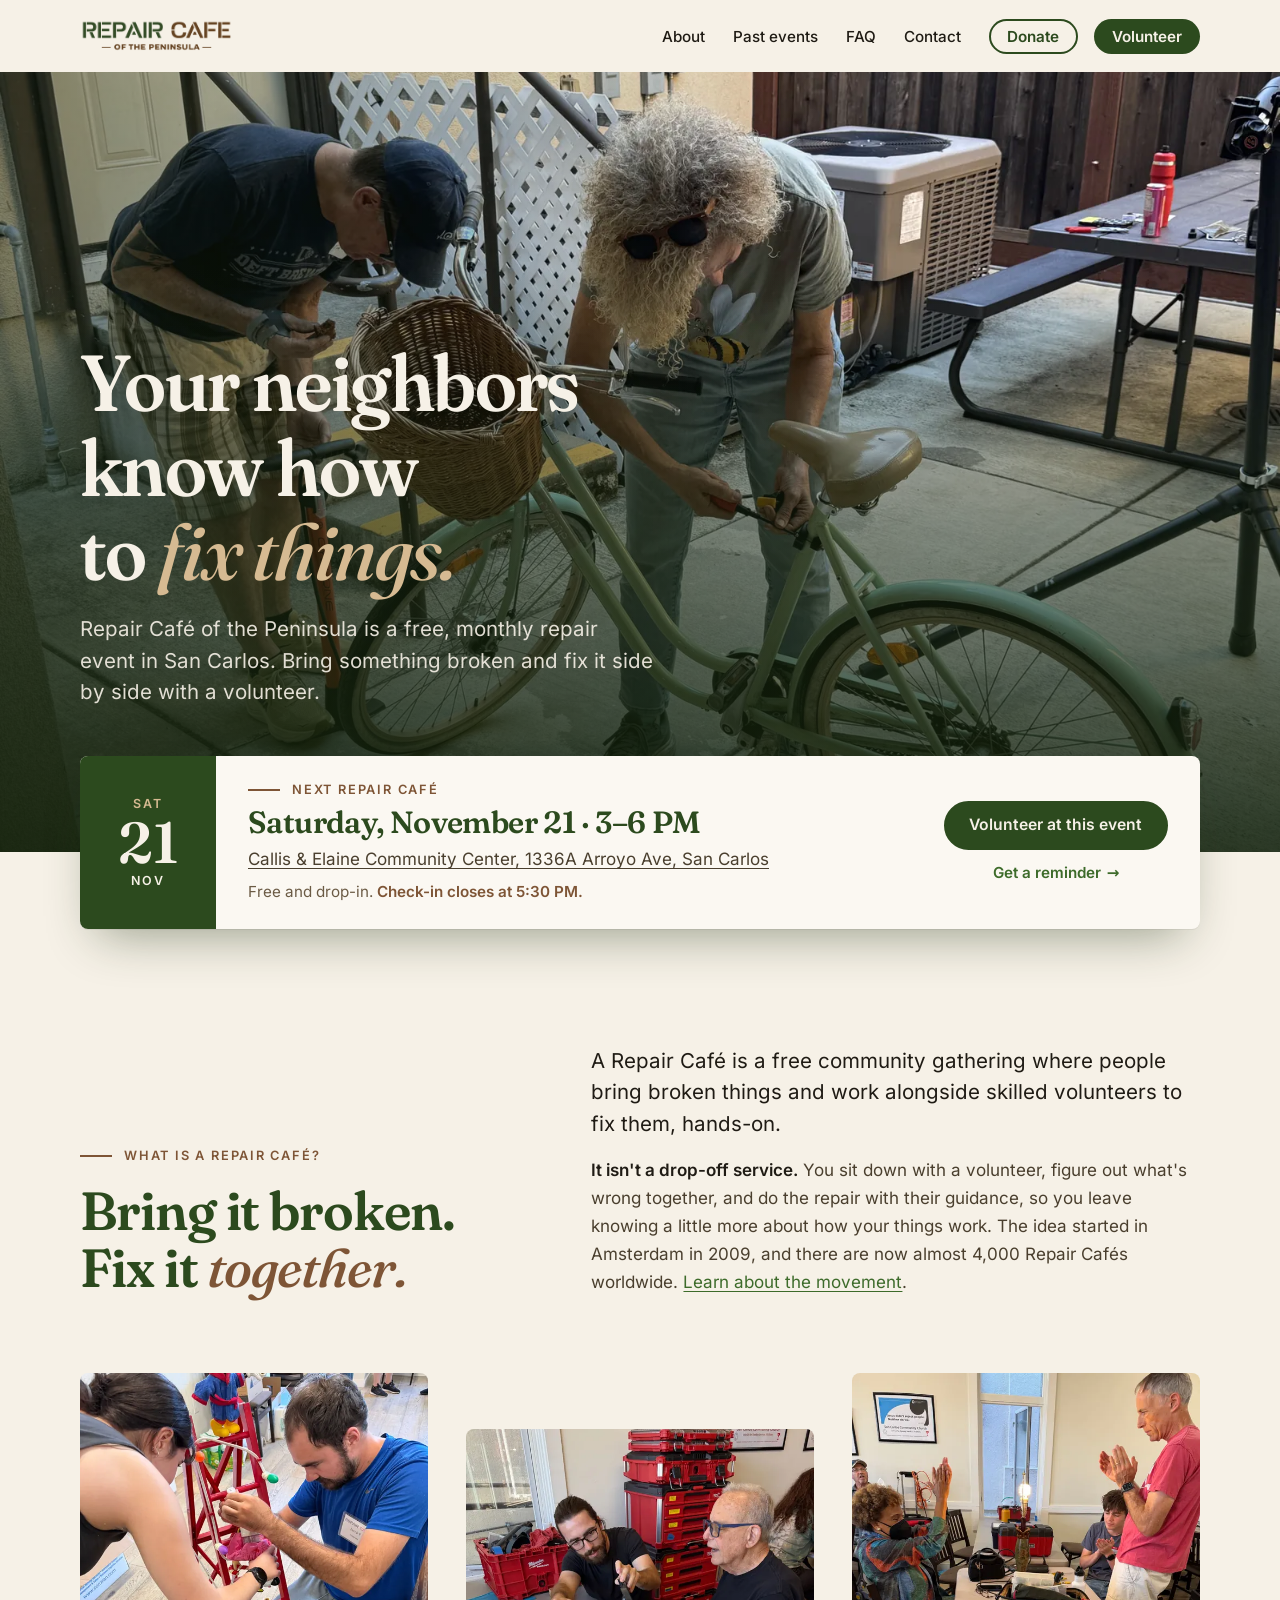
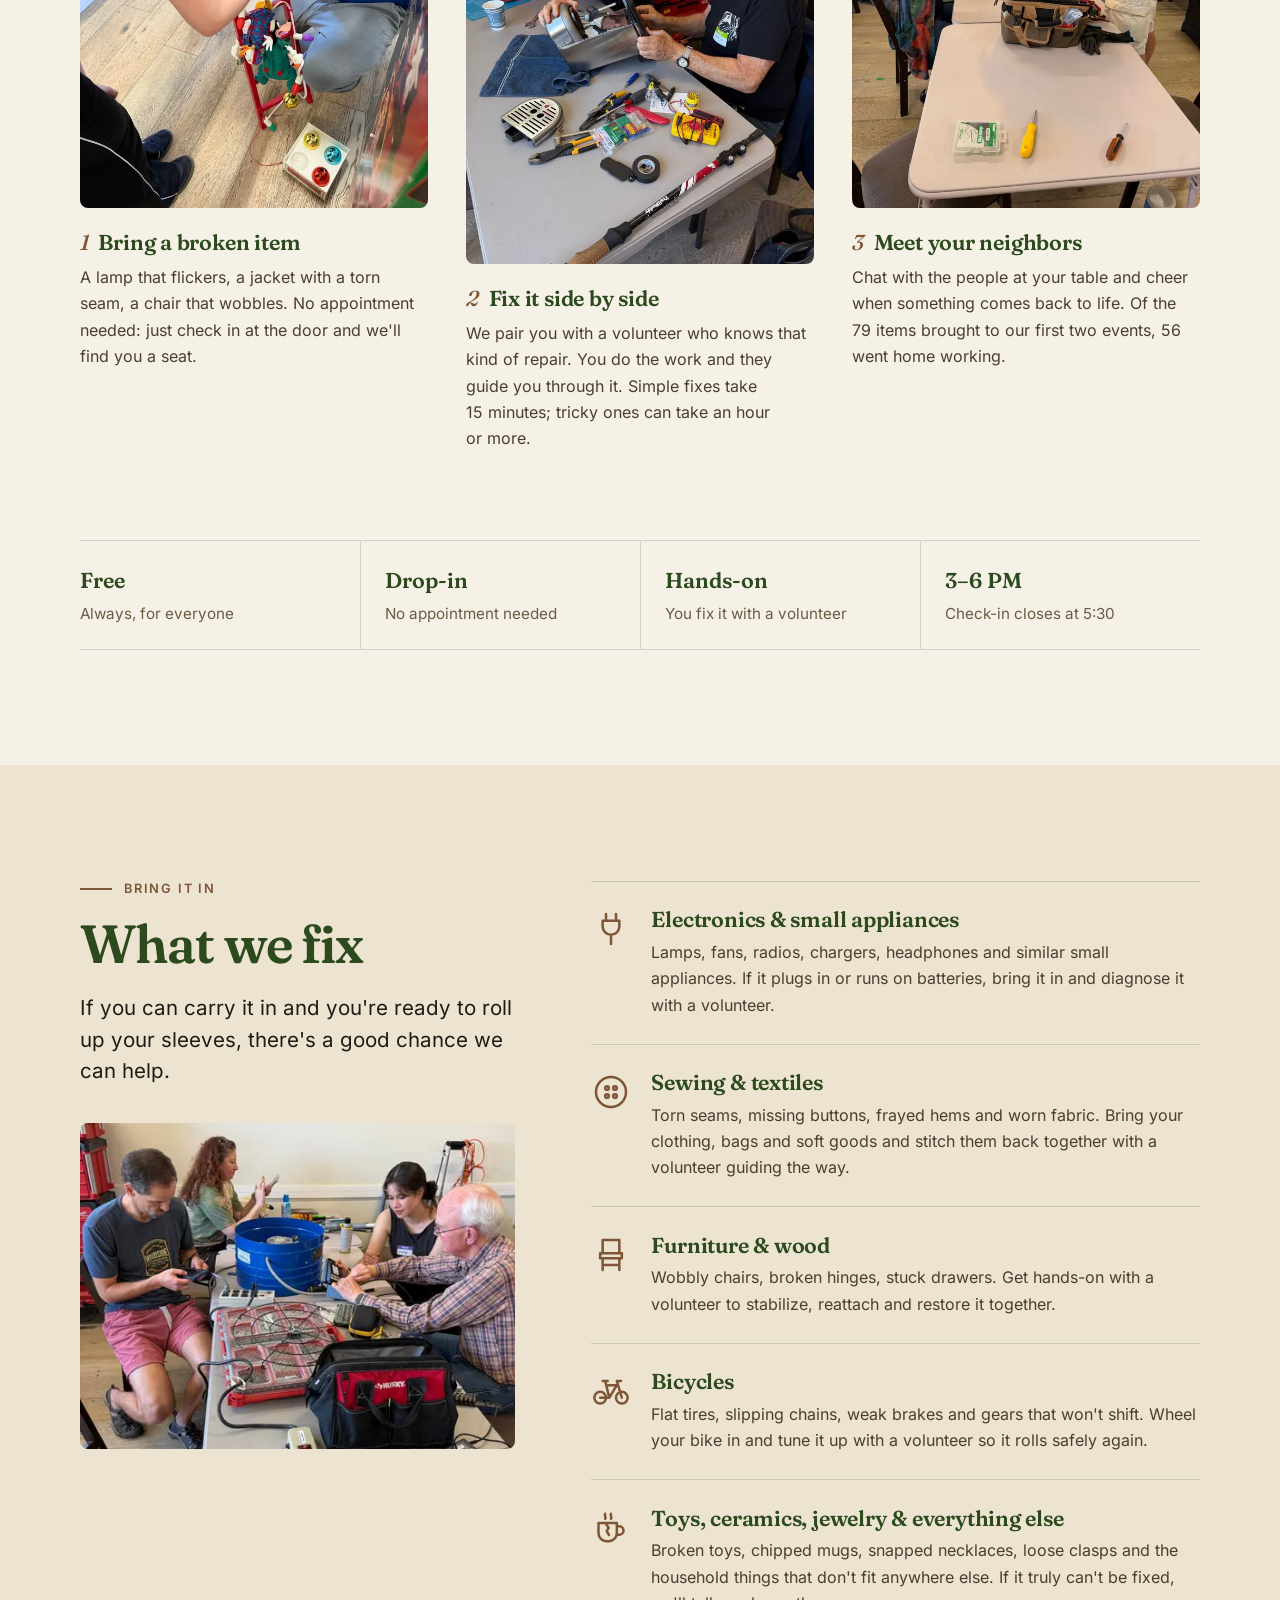
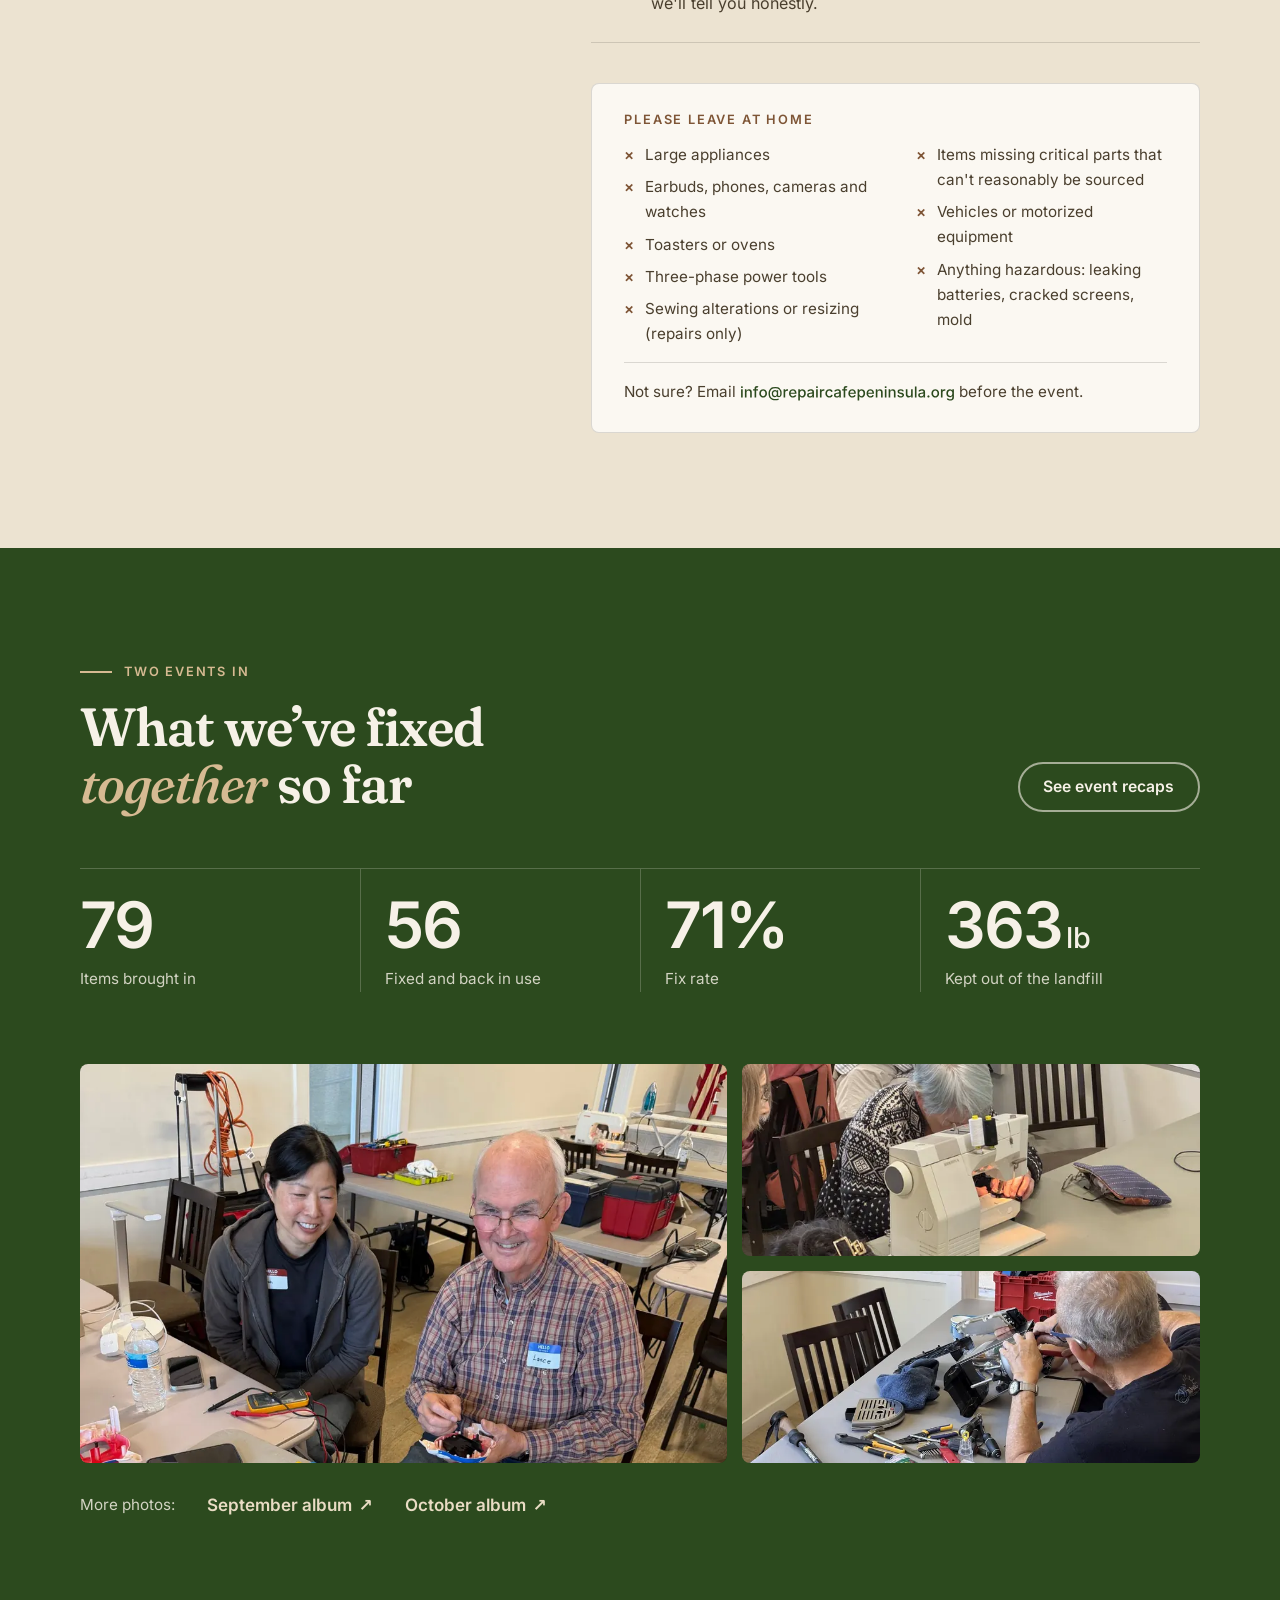
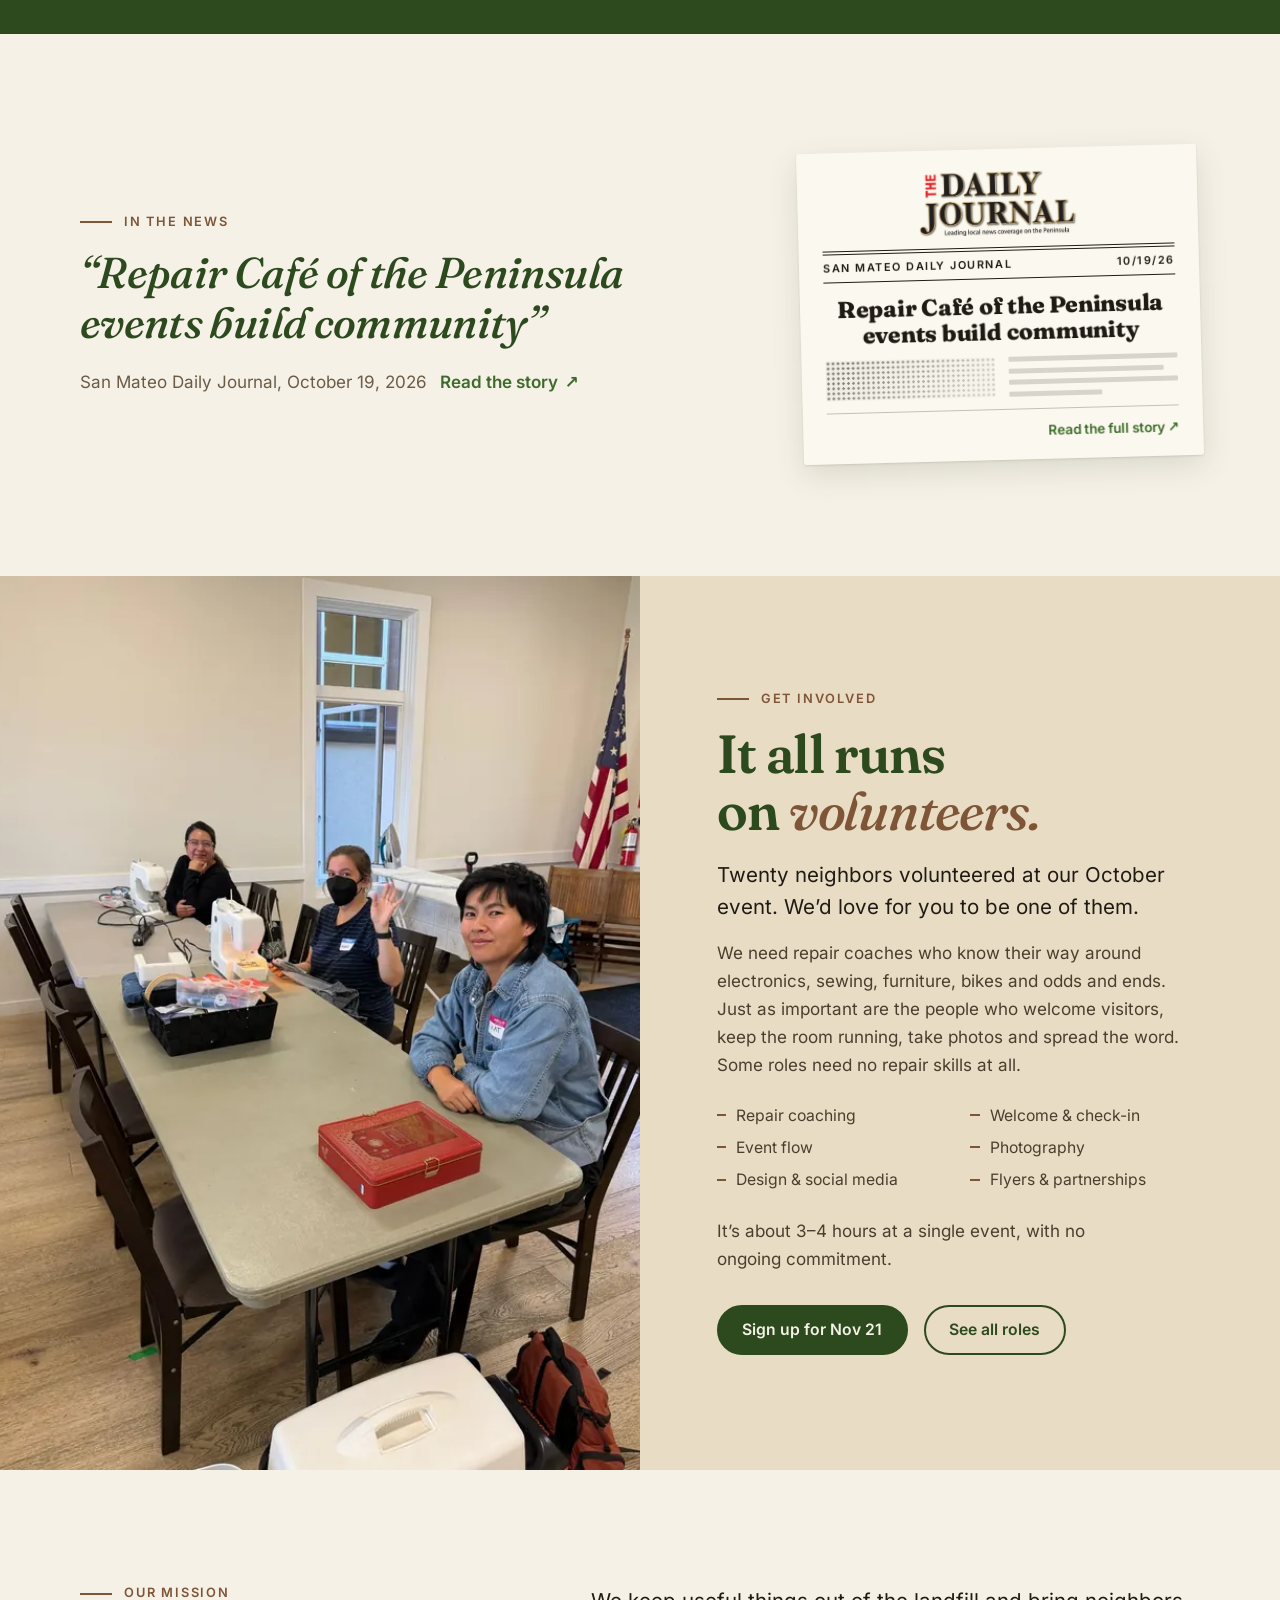
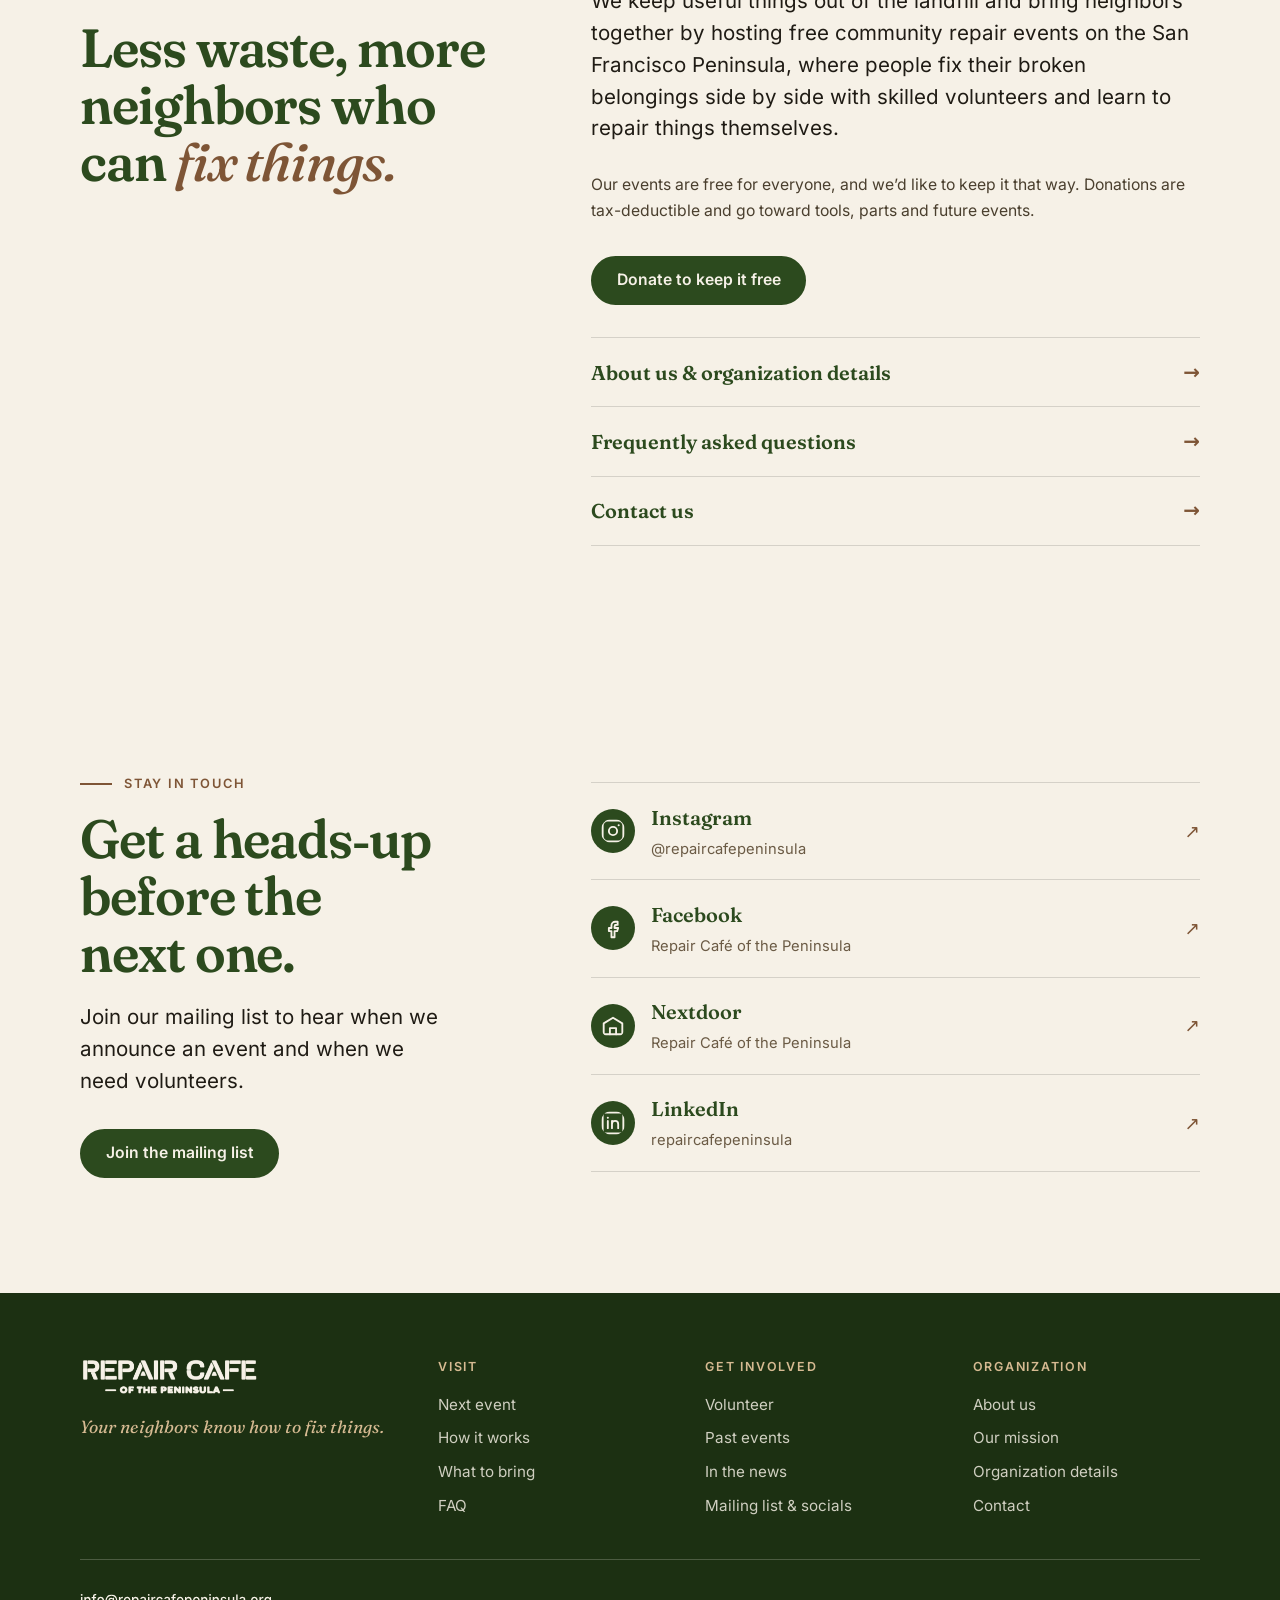
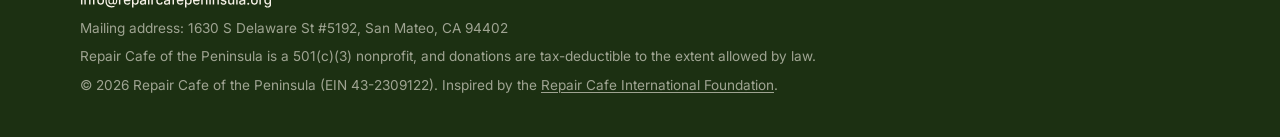
==== commit 8552c9a8: "Show the San Mateo mailing address instead of the Sacramento one Footer on every page and the Contac" ====
--- a/index.html
+++ b/index.html
@@ -473,7 +473,7 @@
       </div>
       <div class="footer-legal">
         <p><img src="images/email-light.svg" alt="info at repaircafepeninsula dot org" class="email-img" width="189" height="16" loading="lazy" /></p>
-        <p>Principal address: 2108 N St, Ste N, Sacramento, CA 95816</p>
+        <p>Mailing address: 1630 S Delaware St #5192, San Mateo, CA 94402</p>
         <p>Repair Cafe of the Peninsula is a 501(c)(3) nonprofit, and donations are tax-deductible to the extent allowed by law.</p>
         <p>&copy; 2026 Repair Cafe of the Peninsula <span class="nowrap">(EIN 43-2309122)</span>. Inspired by the <a href="https://www.repaircafe.org/en" target="_blank" rel="noopener">Repair Cafe International Foundation</a>.</p>
       </div>
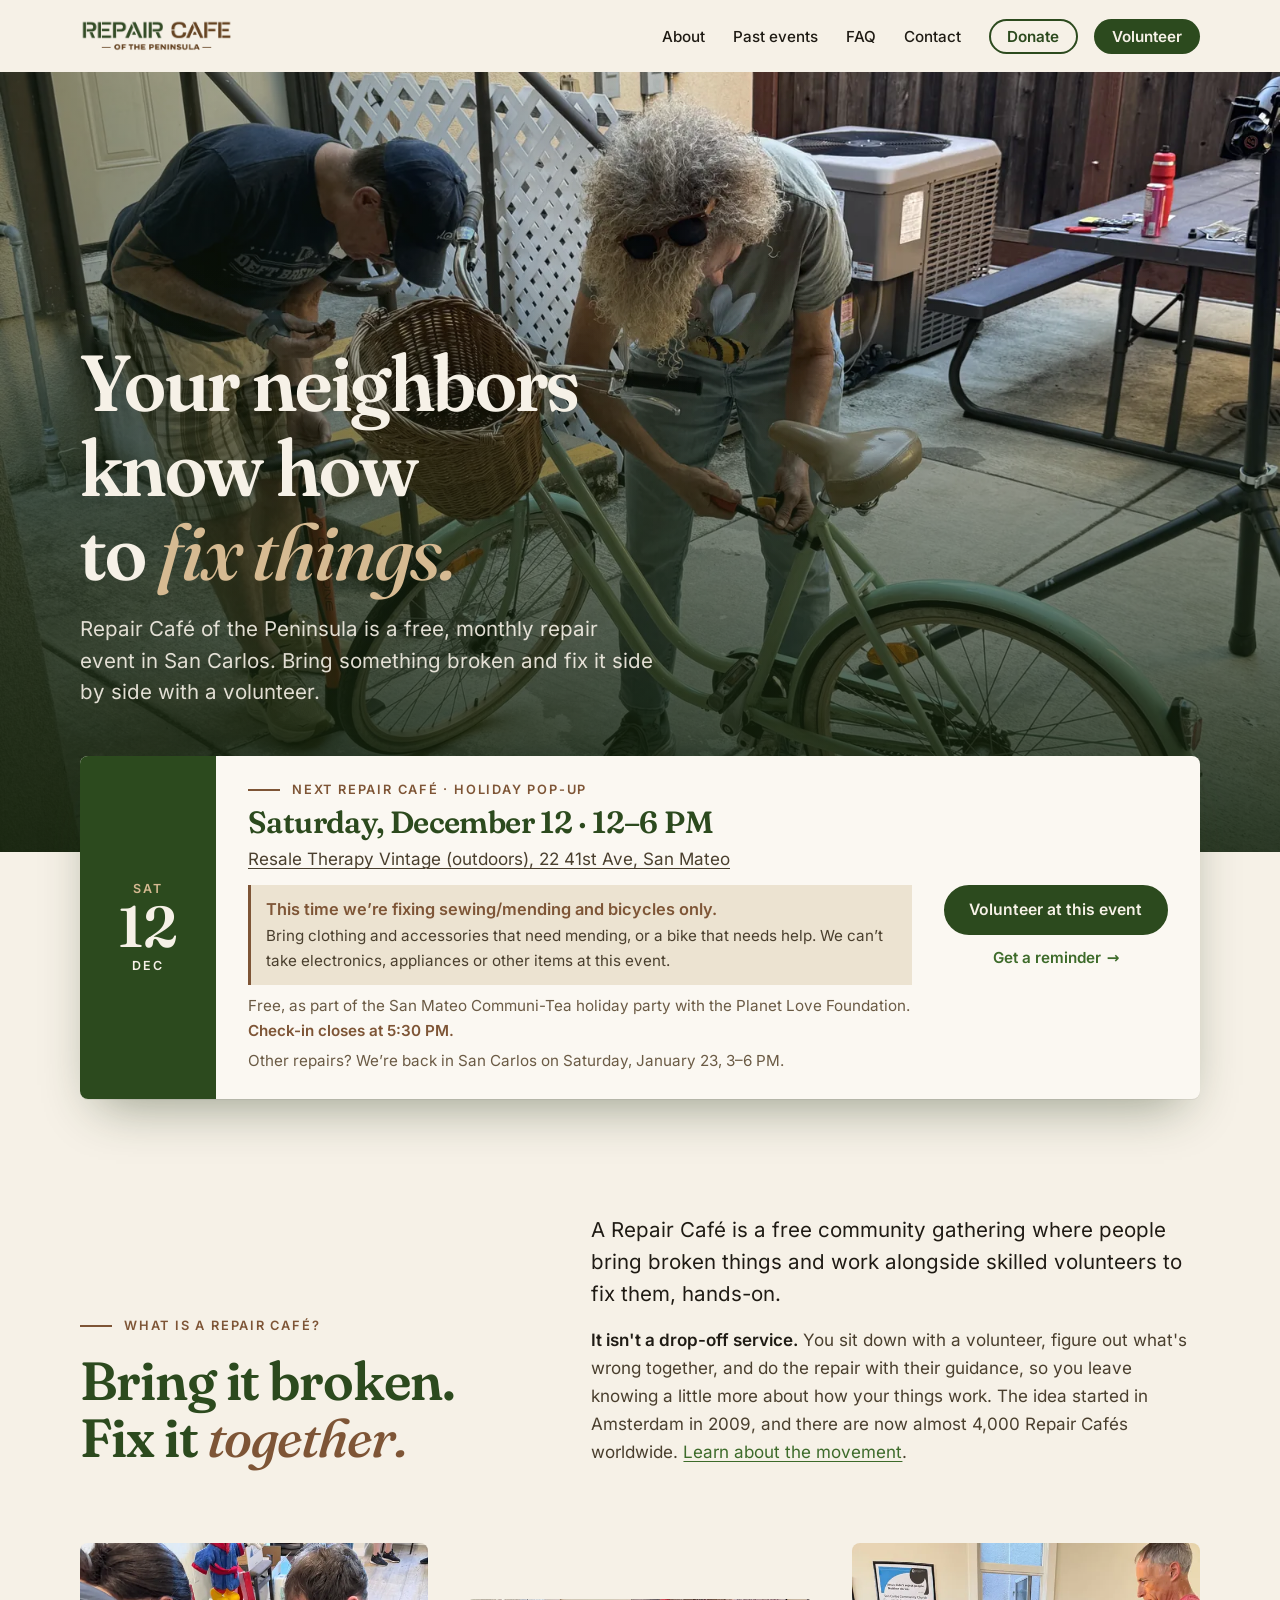
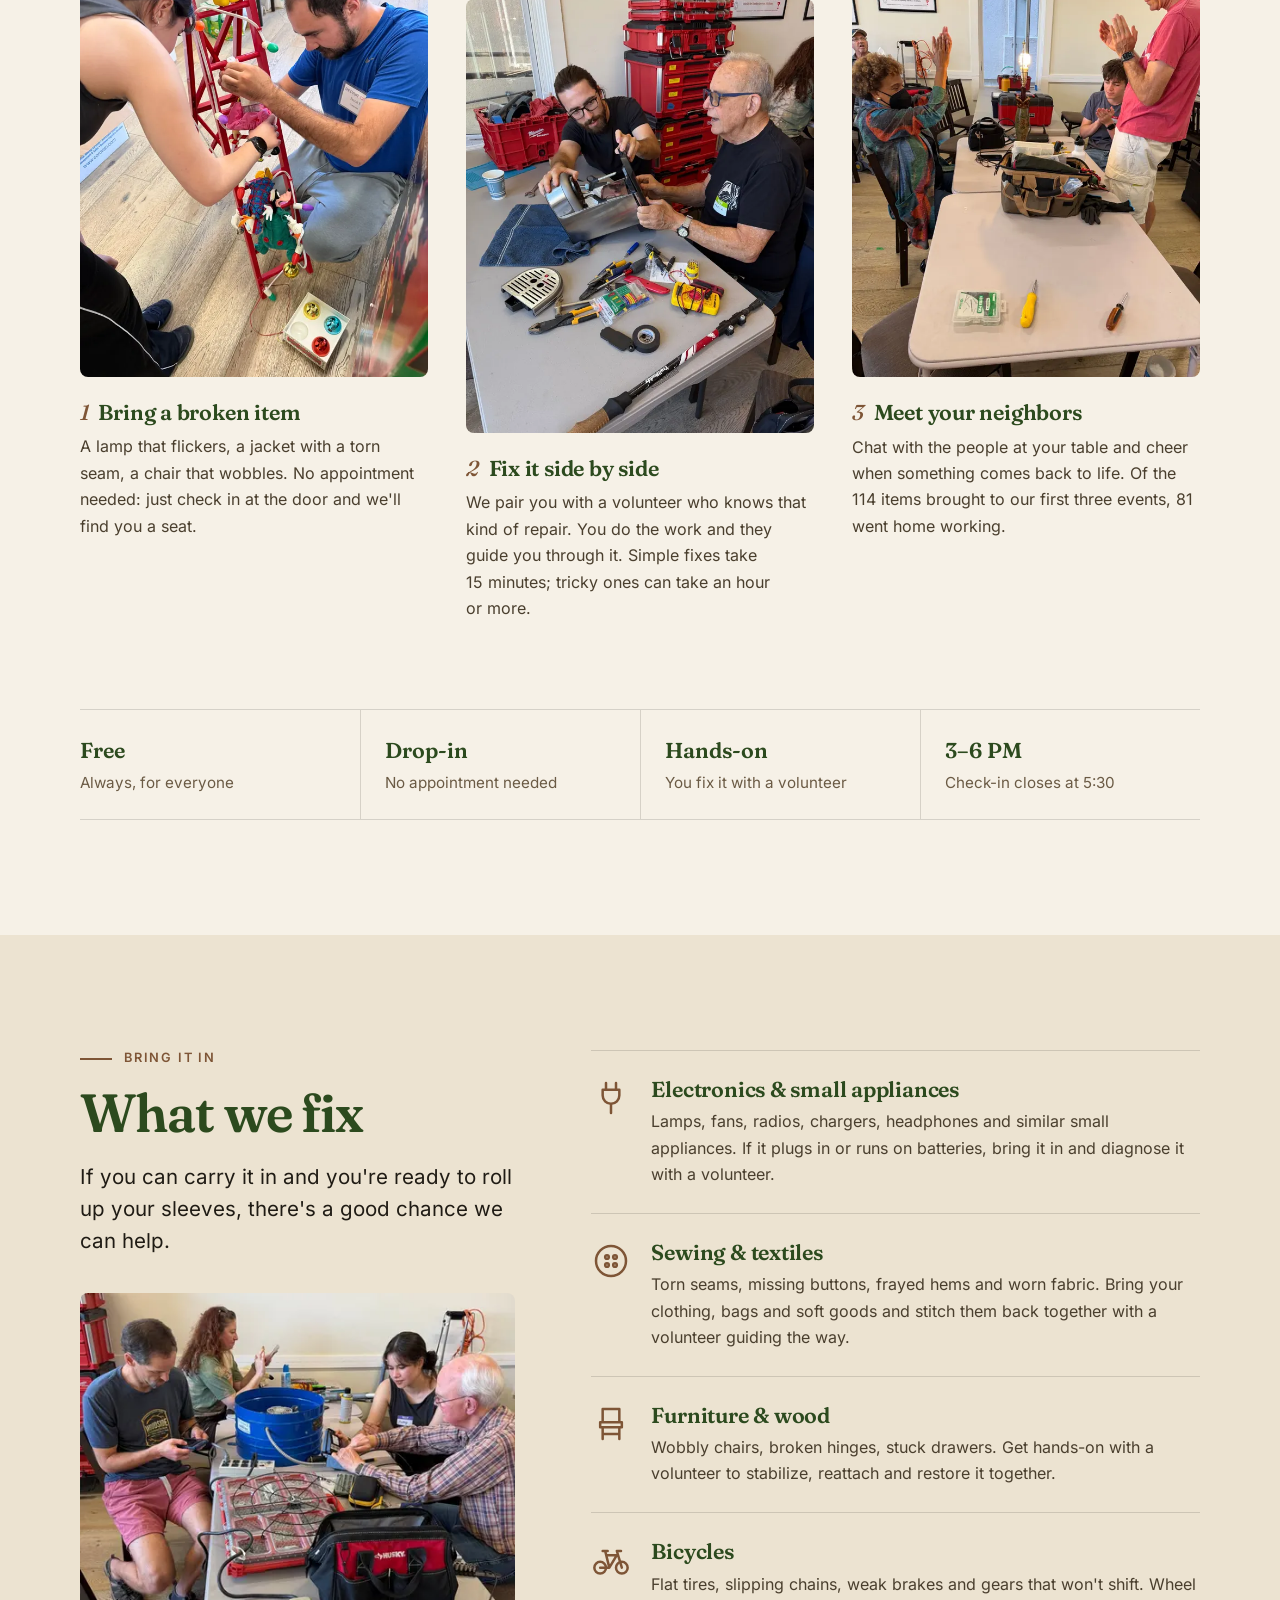
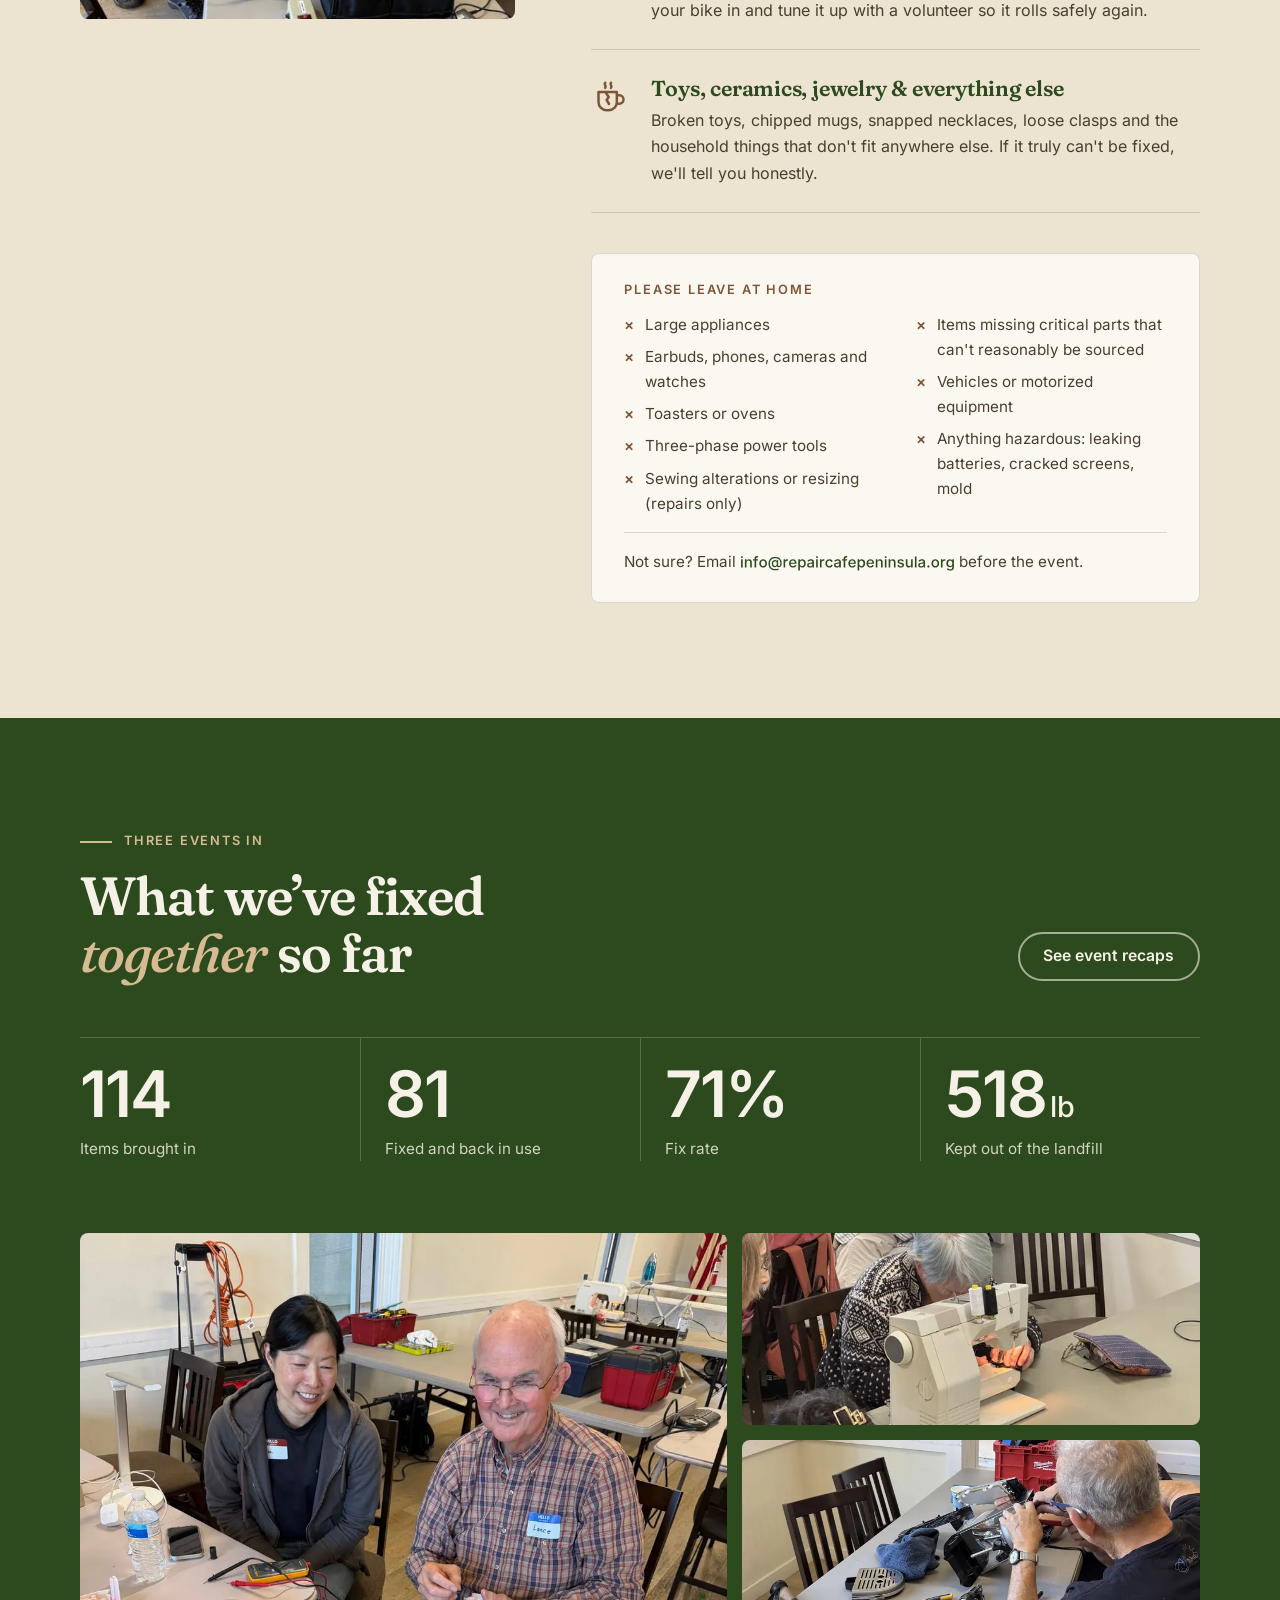
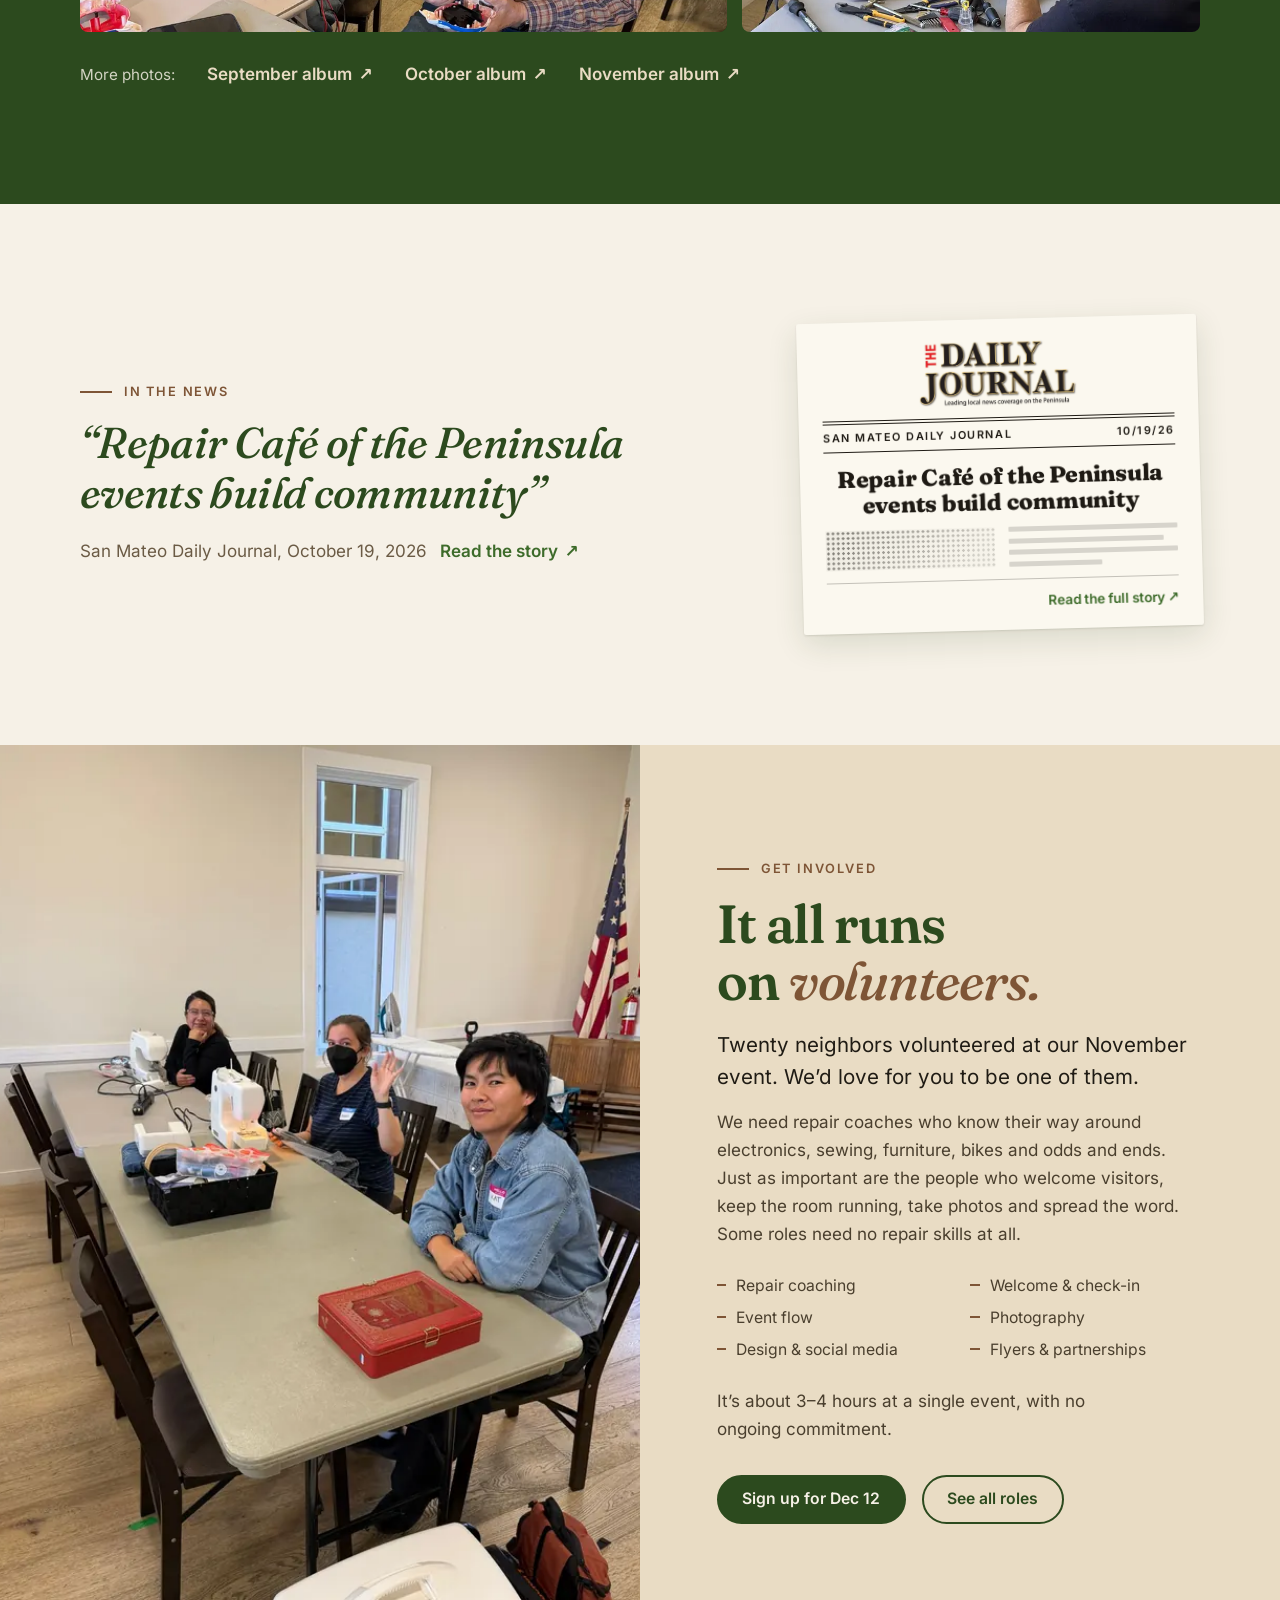
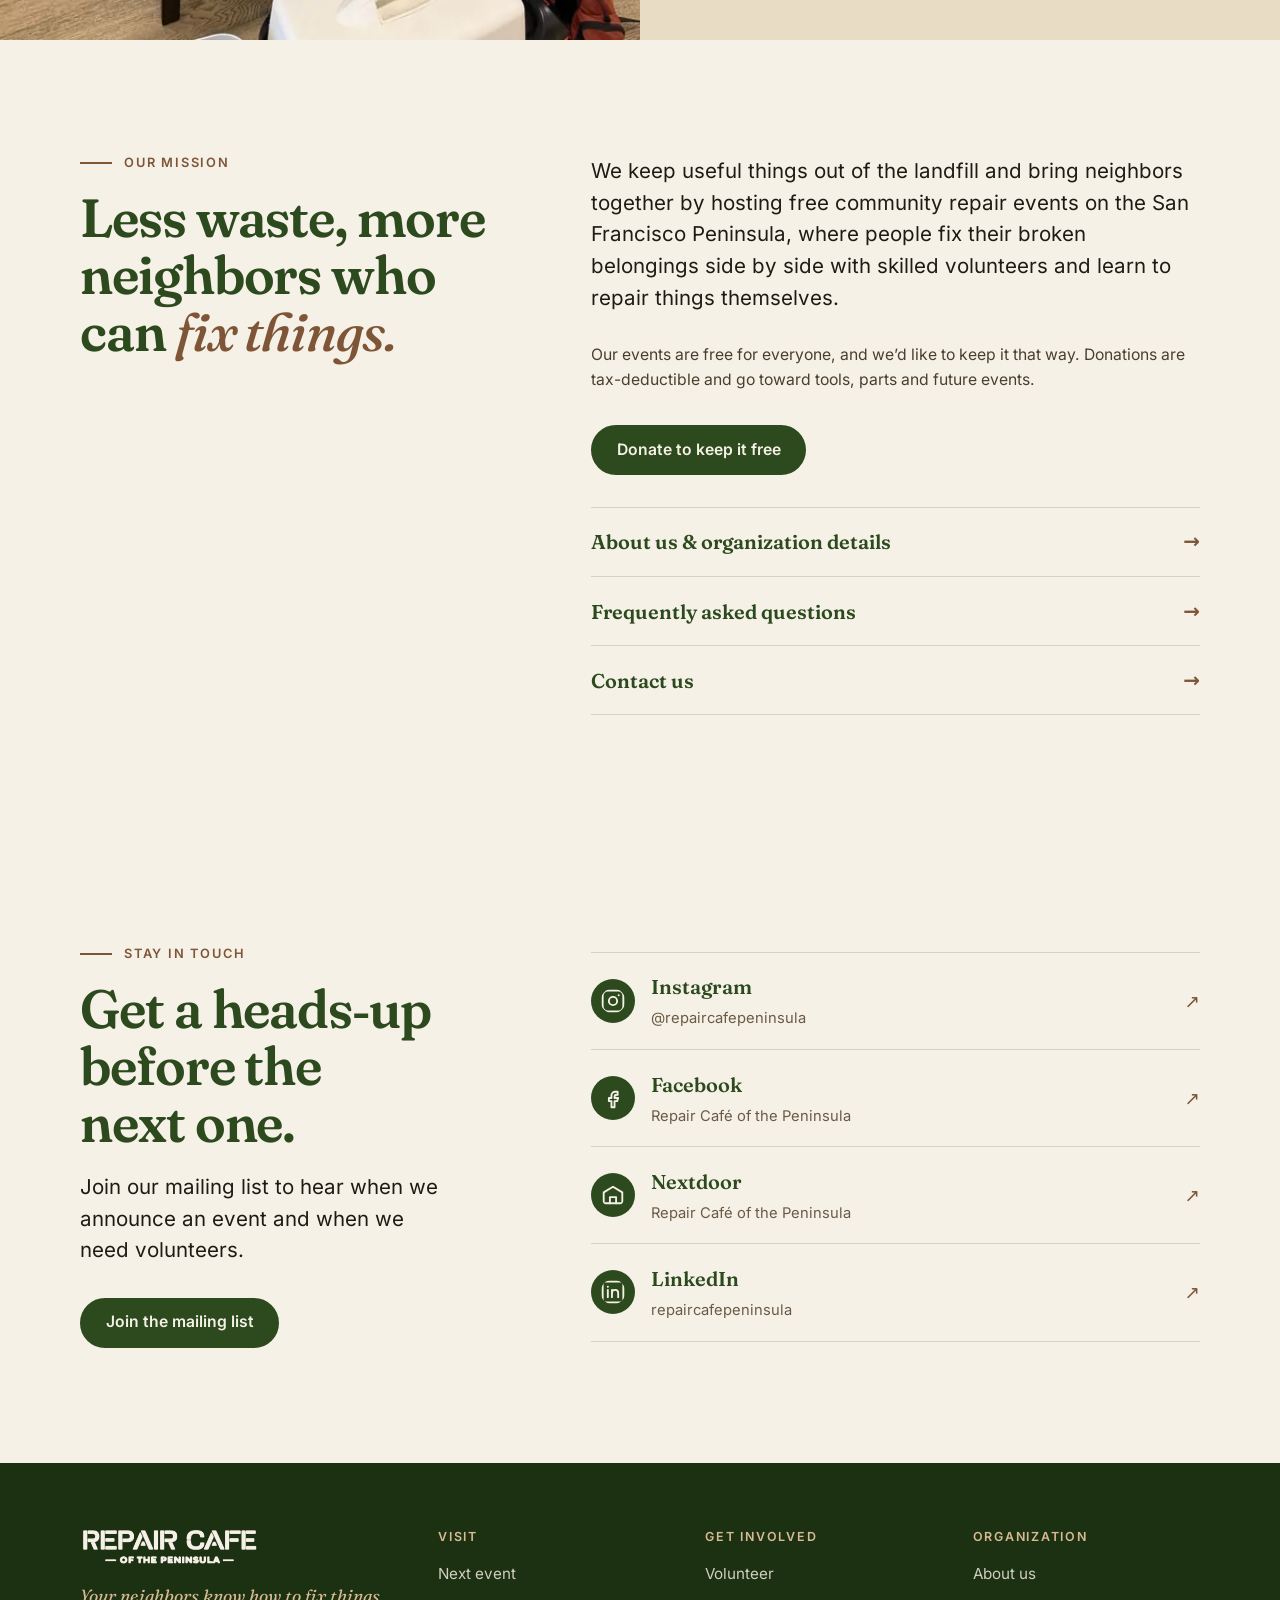
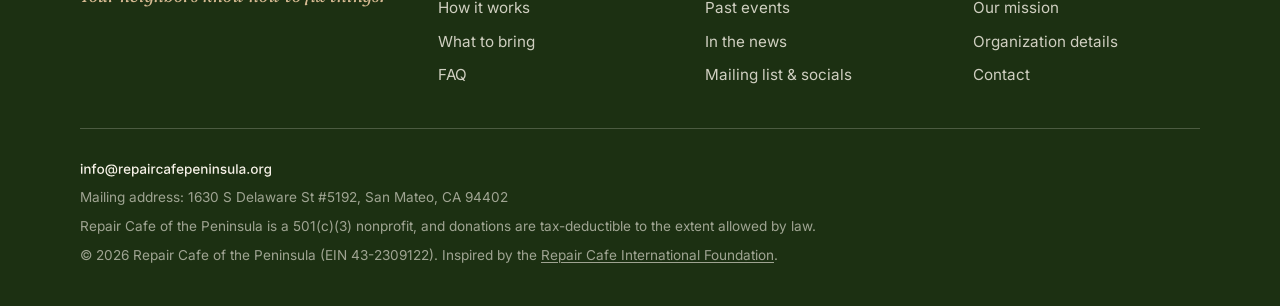
==== commit 952ca85c: "Add November 2026 recap; announce Dec 12 sewing/bike pop-up in San Mateo - New recap page past-event" ====
--- a/index.html
+++ b/index.html
@@ -1,10 +1,17 @@
 <!DOCTYPE html>
 <html lang="en">
 <head>
+  <!-- Google Tag Manager -->
+  <script async src="https://www.googletagmanager.com/gtm.js?id=GTM-W52NBJSS"></script>
+  <script>
+    window.dataLayer = window.dataLayer || [];
+    function gtag(){dataLayer.push(arguments);}
+    gtag('js', new Date());
+  </script>
   <meta charset="UTF-8" />
   <meta name="viewport" content="width=device-width, initial-scale=1.0" />
   <title>Repair Café of the Peninsula - Free Repair Events in San Mateo County</title>
-  <meta name="description" content="Free community repair events along the San Francisco Peninsula. Bring your broken items and fix them alongside skilled volunteer repair coaches. Next event: Saturday, November 21, 2026, 3-6 PM in San Carlos (check-in closes at 5:30 PM)." />
+  <meta name="description" content="Free community repair events along the San Francisco Peninsula. Bring your broken items and fix them alongside skilled volunteer repair coaches. Next event: Saturday, December 12, 2026, 12-6 PM in San Mateo: sewing, mending and bicycle repairs only. Back in San Carlos January 23, 2027." />
   <link rel="canonical" href="https://repaircafepeninsula.org/" />
   <meta property="og:title" content="Repair Café of the Peninsula" />
   <meta property="og:description" content="Free community repair events along the San Francisco Peninsula. Bring your broken items and fix them alongside skilled volunteer repair coaches." />
@@ -25,19 +32,19 @@
   {
     "@context": "https://schema.org",
     "@type": "Event",
-    "name": "Repair Café of the Peninsula",
-    "description": "Free community repair event. Bring a broken item and fix it together with a volunteer. Check-in closes at 5:30 PM.",
-    "startDate": "2026-11-21T15:00:00-08:00",
-    "endDate": "2026-11-21T18:00:00-08:00",
+    "name": "Repair Café of the Peninsula: Holiday pop-up at the San Mateo Communi-Tea",
+    "description": "Free repair pop-up with the Planet Love Foundation: sewing, mending and bicycle repairs only. Check-in closes at 5:30 PM.",
+    "startDate": "2026-12-12T12:00:00-08:00",
+    "endDate": "2026-12-12T18:00:00-08:00",
     "eventStatus": "https://schema.org/EventScheduled",
     "eventAttendanceMode": "https://schema.org/OfflineEventAttendanceMode",
     "location": {
       "@type": "Place",
-      "name": "Callis & Elaine Community Center",
+      "name": "Resale Therapy Vintage",
       "address": {
         "@type": "PostalAddress",
-        "streetAddress": "1336A Arroyo Ave",
-        "addressLocality": "San Carlos",
+        "streetAddress": "22 41st Ave",
+        "addressLocality": "San Mateo",
         "addressRegion": "CA",
         "addressCountry": "US"
       }
@@ -62,7 +69,7 @@
   <link rel="icon" href="images/favicon.png" type="image/png" />
   <link rel="preload" href="fonts/fraunces-latin.woff2" as="font" type="font/woff2" crossorigin />
   <link rel="preload" as="image" type="image/webp" imagesrcset="images/events/2026-10/bike-640.webp 640w, images/events/2026-10/bike-1024.webp 1024w, images/events/2026-10/bike-1600.webp 1600w, images/events/2026-10/bike-2400.webp 2400w" imagesizes="100vw" />
-  <link rel="stylesheet" href="styles.css?v=20261109a" />
+  <link rel="stylesheet" href="styles.css?v=20261124a" />
 
   <!-- Google tag (gtag.js) -->
   <script async src="https://www.googletagmanager.com/gtag/js?id=G-7F52SY3J4R"></script>
@@ -115,17 +122,19 @@
       <div class="ticket">
         <div class="ticket-date" aria-hidden="true">
           <span class="ticket-dow">Sat</span>
-          <span class="ticket-day">21</span>
-          <span class="ticket-month">Nov</span>
+          <span class="ticket-day">12</span>
+          <span class="ticket-month">Dec</span>
         </div>
         <div class="ticket-info">
-          <p class="kicker">Next Repair Café</p>
-          <h2 class="ticket-title">Saturday, November 21 &middot; 3&ndash;6 PM</h2>
-          <p class="ticket-where"><a href="https://maps.app.goo.gl/JHcbE9kSkkTuWCHcA" target="_blank" rel="noopener">Callis &amp; Elaine Community Center, 1336A Arroyo Ave, San Carlos</a></p>
-          <p class="ticket-note">Free and drop-in. <strong>Check-in closes at 5:30 PM.</strong></p>
+          <p class="kicker">Next Repair Café &middot; Holiday pop-up</p>
+          <h2 class="ticket-title">Saturday, December 12 &middot; 12&ndash;6 PM</h2>
+          <p class="ticket-where"><a href="https://www.google.com/maps/search/?api=1&amp;query=Resale+Therapy+Vintage%2C+22+41st+Ave%2C+San+Mateo%2C+CA" target="_blank" rel="noopener">Resale Therapy Vintage (outdoors), 22 41st Ave, San Mateo</a></p>
+          <p class="ticket-focus"><strong>This time we&rsquo;re fixing sewing/mending and bicycles only.</strong> Bring clothing and accessories that need mending, or a bike that needs help. We can&rsquo;t take electronics, appliances or other items at this event.</p>
+          <p class="ticket-note">Free, as part of the San Mateo Communi-Tea holiday party with the Planet Love Foundation. <strong>Check-in closes at 5:30 PM.</strong></p>
+          <p class="ticket-note">Other repairs? We&rsquo;re back in San Carlos on Saturday, January 23, 3&ndash;6 PM.</p>
         </div>
         <div class="ticket-actions">
-          <a href="https://www.signupgenius.com/go/20F0D4FADA82BA5FCC70-67063634-rcpnov" target="_blank" rel="noopener" class="btn">Volunteer at this event</a>
+          <a href="https://www.signupgenius.com/go/20F0D4FADA82BA5FCC70-67842664-rcpdec" target="_blank" rel="noopener" class="btn" onclick="gtag('event','volunteer_signup_click');">Volunteer at this event</a>
           <a href="http://eepurl.com/ggrhJO5w3i" target="_blank" rel="noopener" class="link-arrow">Get a reminder</a>
         </div>
       </div>
@@ -179,7 +188,7 @@
             </figure>
             <div>
               <h3><span class="step-num">3</span> Meet your neighbors</h3>
-              <p>Chat with the people at your table and cheer when something comes back to life. Of the 79 items brought to our first two events, 56 went home working.</p>
+              <p>Chat with the people at your table and cheer when something comes back to life. Of the 114 items brought to our first three events, 81 went home working.</p>
             </div>
           </li>
         </ol>
@@ -269,17 +278,17 @@
       <div class="wrap">
         <div class="impact-head">
           <div>
-            <p class="kicker">Two events in</p>
+            <p class="kicker">Three events in</p>
             <h2>What we&rsquo;ve fixed <em>together</em> so far</h2>
           </div>
           <a href="past-events/" class="btn btn--ghost-light">See event recaps</a>
         </div>
 
         <ul class="tally">
-          <li><span class="tally-num">79</span><span class="tally-label">Items brought in</span></li>
-          <li><span class="tally-num">56</span><span class="tally-label">Fixed and back in use</span></li>
+          <li><span class="tally-num">114</span><span class="tally-label">Items brought in</span></li>
+          <li><span class="tally-num">81</span><span class="tally-label">Fixed and back in use</span></li>
           <li><span class="tally-num">71%</span><span class="tally-label">Fix rate</span></li>
-          <li><span class="tally-num">363<span class="tally-unit">lb</span></span><span class="tally-label">Kept out of the landfill</span></li>
+          <li><span class="tally-num">518<span class="tally-unit">lb</span></span><span class="tally-label">Kept out of the landfill</span></li>
         </ul>
 
         <ul class="gallery">
@@ -306,6 +315,7 @@
           <p>More photos:</p>
           <a href="https://photos.app.goo.gl/HR2gGa9xL4tbJRPh7" target="_blank" rel="noopener" class="link-arrow link-out">September album</a>
           <a href="https://photos.app.goo.gl/B6pGGAtTmrokaugG7" target="_blank" rel="noopener" class="link-arrow link-out">October album</a>
+          <a href="https://photos.app.goo.gl/YoDJj4bttUikHjfPA" target="_blank" rel="noopener" class="link-arrow link-out">November album</a>
         </div>
       </div>
     </section>
@@ -353,7 +363,7 @@
       <div class="split-copy">
         <p class="kicker">Get involved</p>
         <h2>It all runs on <em>volunteers.</em></h2>
-        <p class="lead">Twenty neighbors volunteered at our October event. We&rsquo;d love for you to be one of them.</p>
+        <p class="lead">Twenty neighbors volunteered at our November event. We&rsquo;d love for you to be one of them.</p>
         <p>We need repair coaches who know their way around electronics, sewing, furniture, bikes and odds and ends. Just as important are the people who welcome visitors, keep the room running, take photos and spread the word. Some roles need no repair skills at all.</p>
         <ul class="role-list">
           <li>Repair coaching</li>
@@ -365,7 +375,7 @@
         </ul>
         <p>It&rsquo;s about 3&ndash;4 hours at a single event, with no ongoing commitment.</p>
         <div class="btn-row">
-          <a href="https://www.signupgenius.com/go/20F0D4FADA82BA5FCC70-67063634-rcpnov" target="_blank" rel="noopener" class="btn">Sign up for Nov 21</a>
+          <a href="https://www.signupgenius.com/go/20F0D4FADA82BA5FCC70-67842664-rcpdec" target="_blank" rel="noopener" class="btn" onclick="gtag('event','volunteer_signup_click');">Sign up for Dec 12</a>
           <a href="volunteer/" class="btn btn--ghost">See all roles</a>
         </div>
       </div>
--- a/styles.css
+++ b/styles.css
@@ -1167,3 +1167,14 @@
   html { scroll-behavior: auto; }
   *, *::before, *::after { transition: none !important; }
 }
+
+/* Next-event ticket: a one-off restriction on what we can fix (e.g. a themed pop-up) */
+.ticket-focus {
+  margin: 0.75rem 0 0.5rem;
+  padding: 0.7rem 0.95rem;
+  border-left: 3px solid var(--clay);
+  background: var(--paper-deep);
+  font-size: 0.95rem;
+  color: var(--ink-soft);
+}
+.ticket-focus strong { display: block; color: var(--clay); font-size: 1.02rem; }
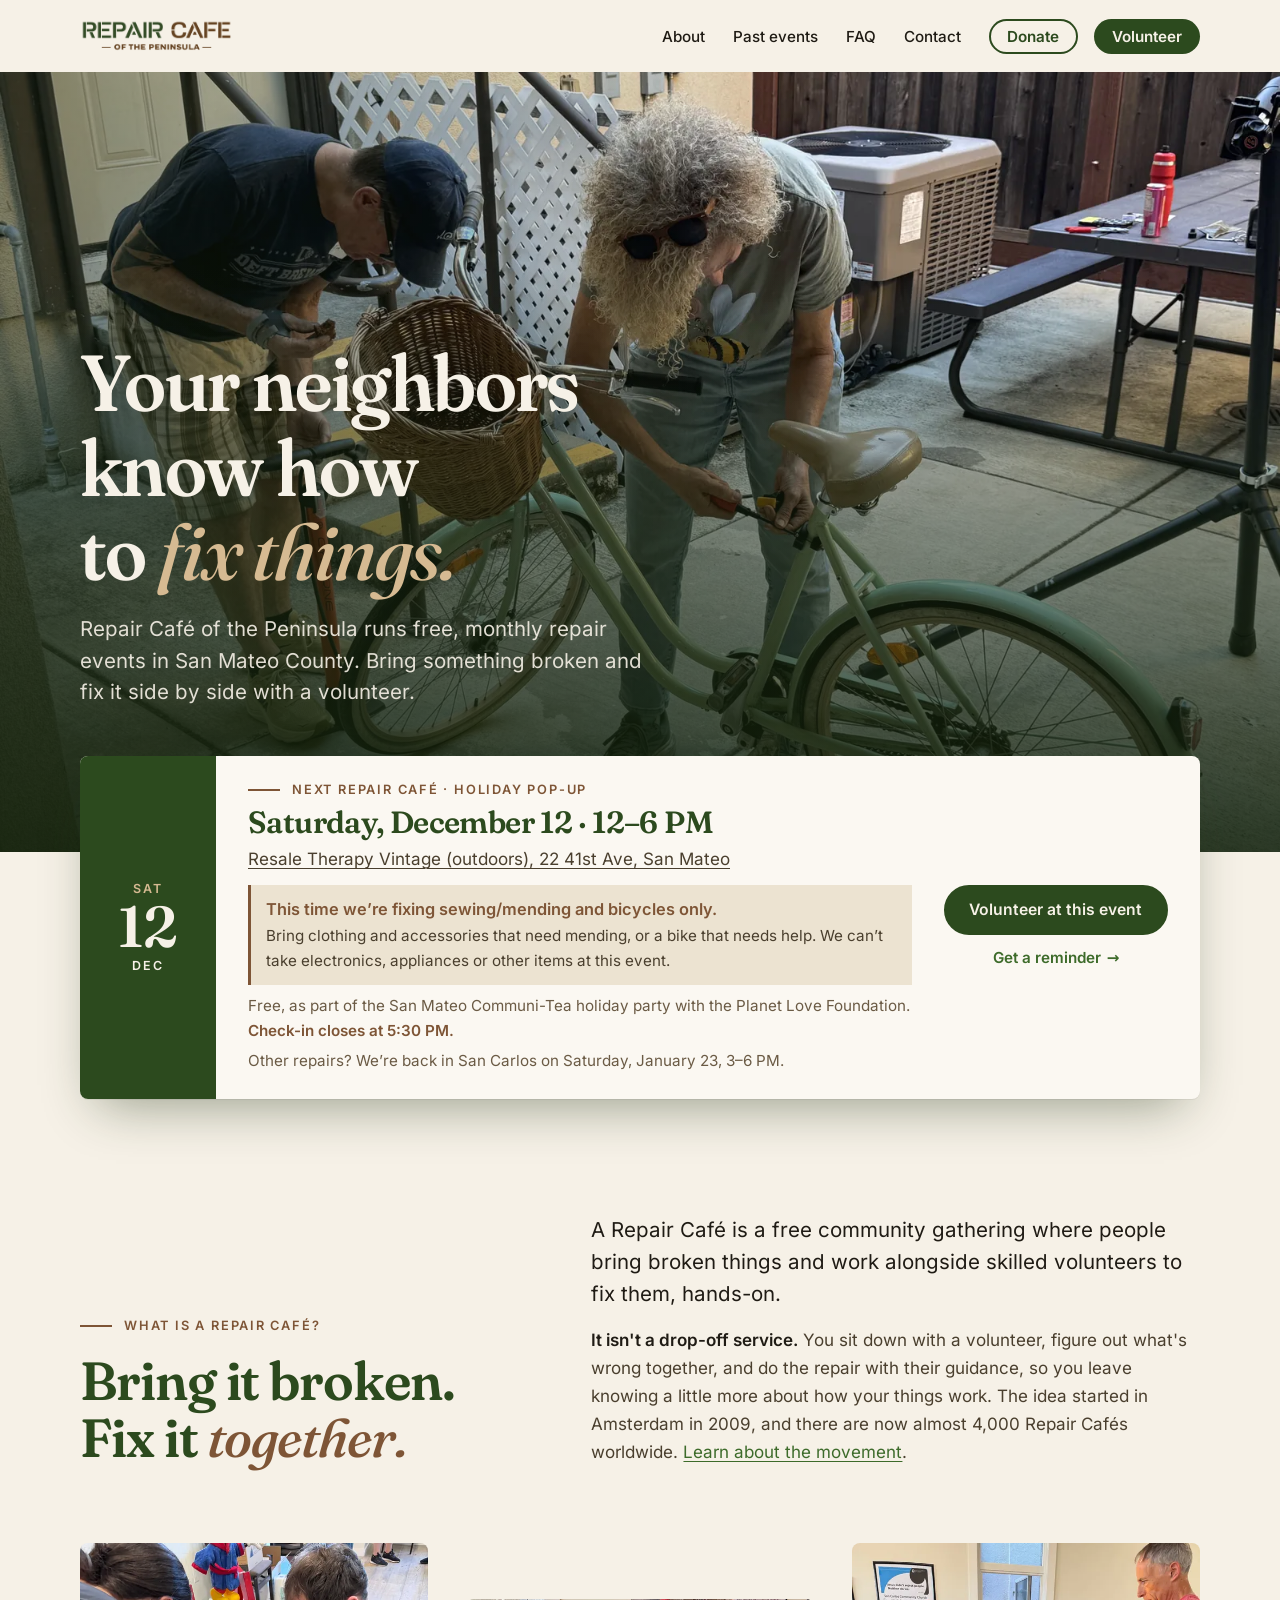
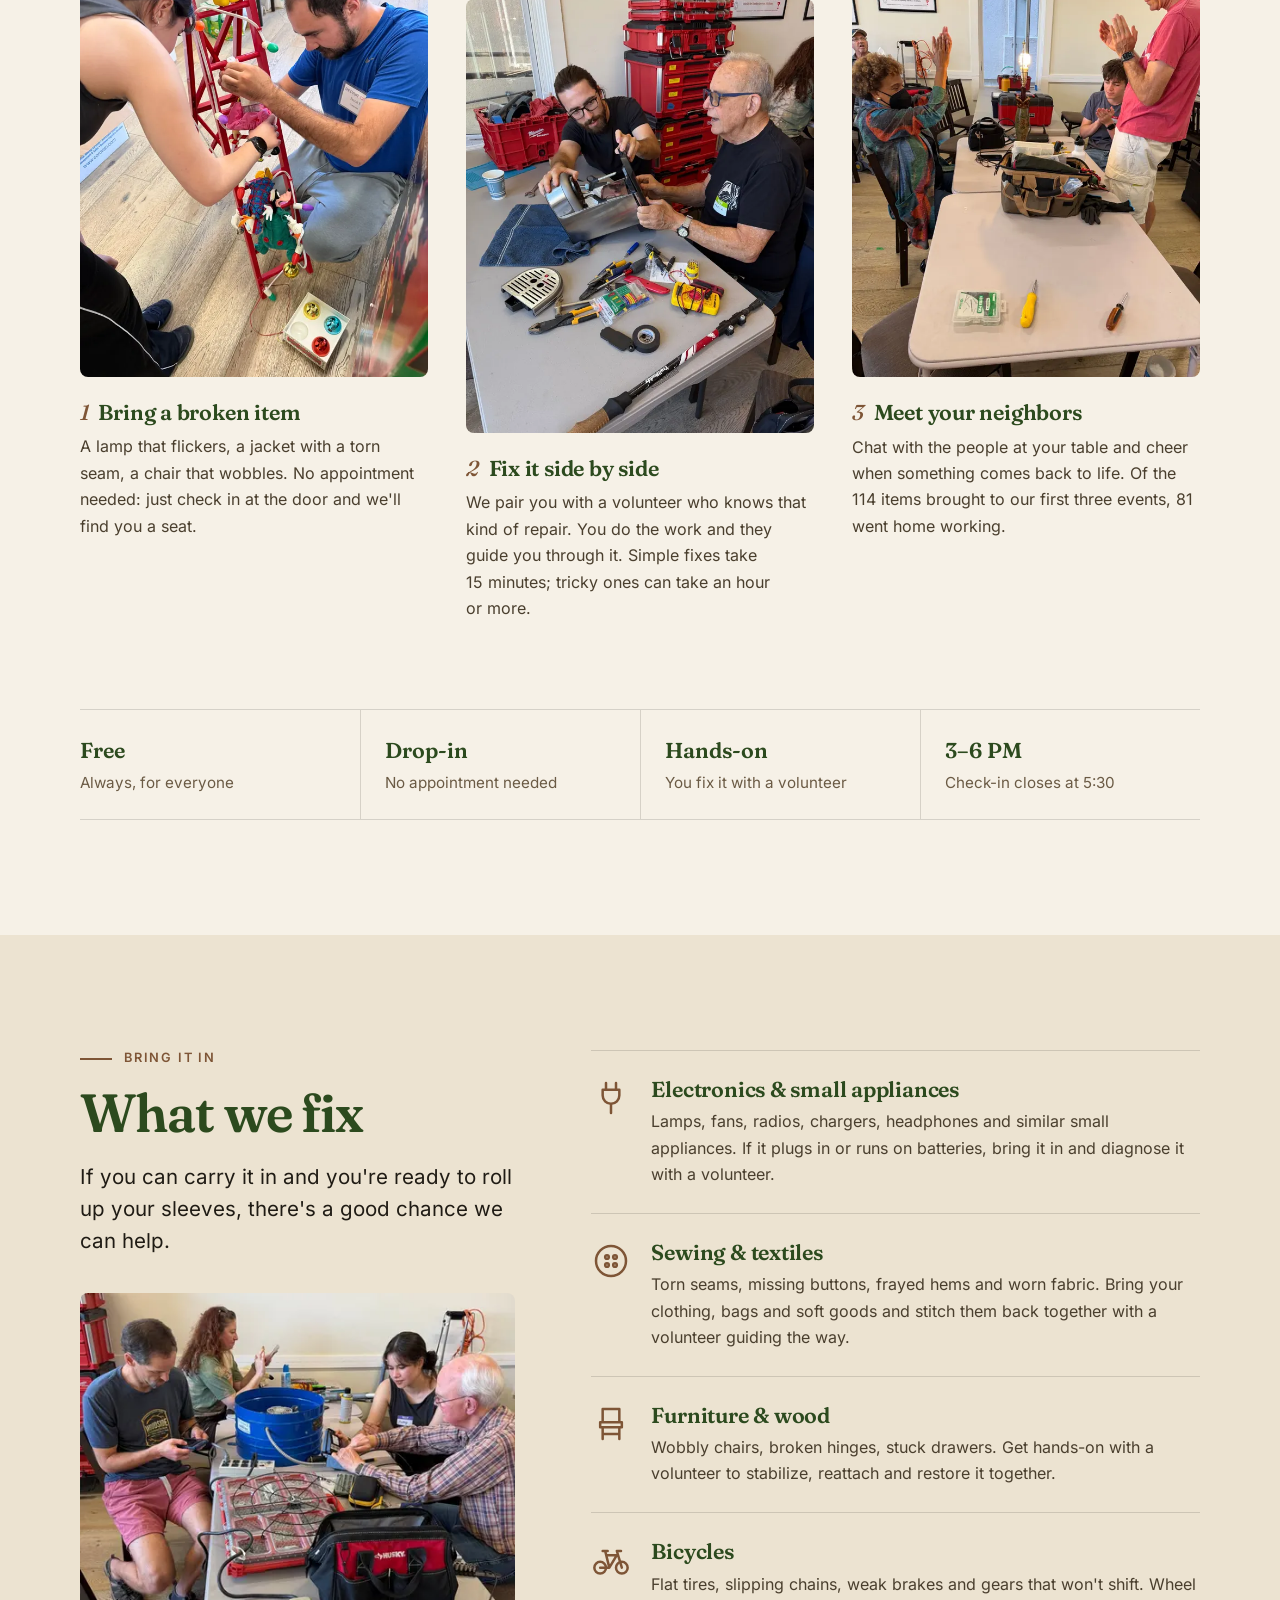
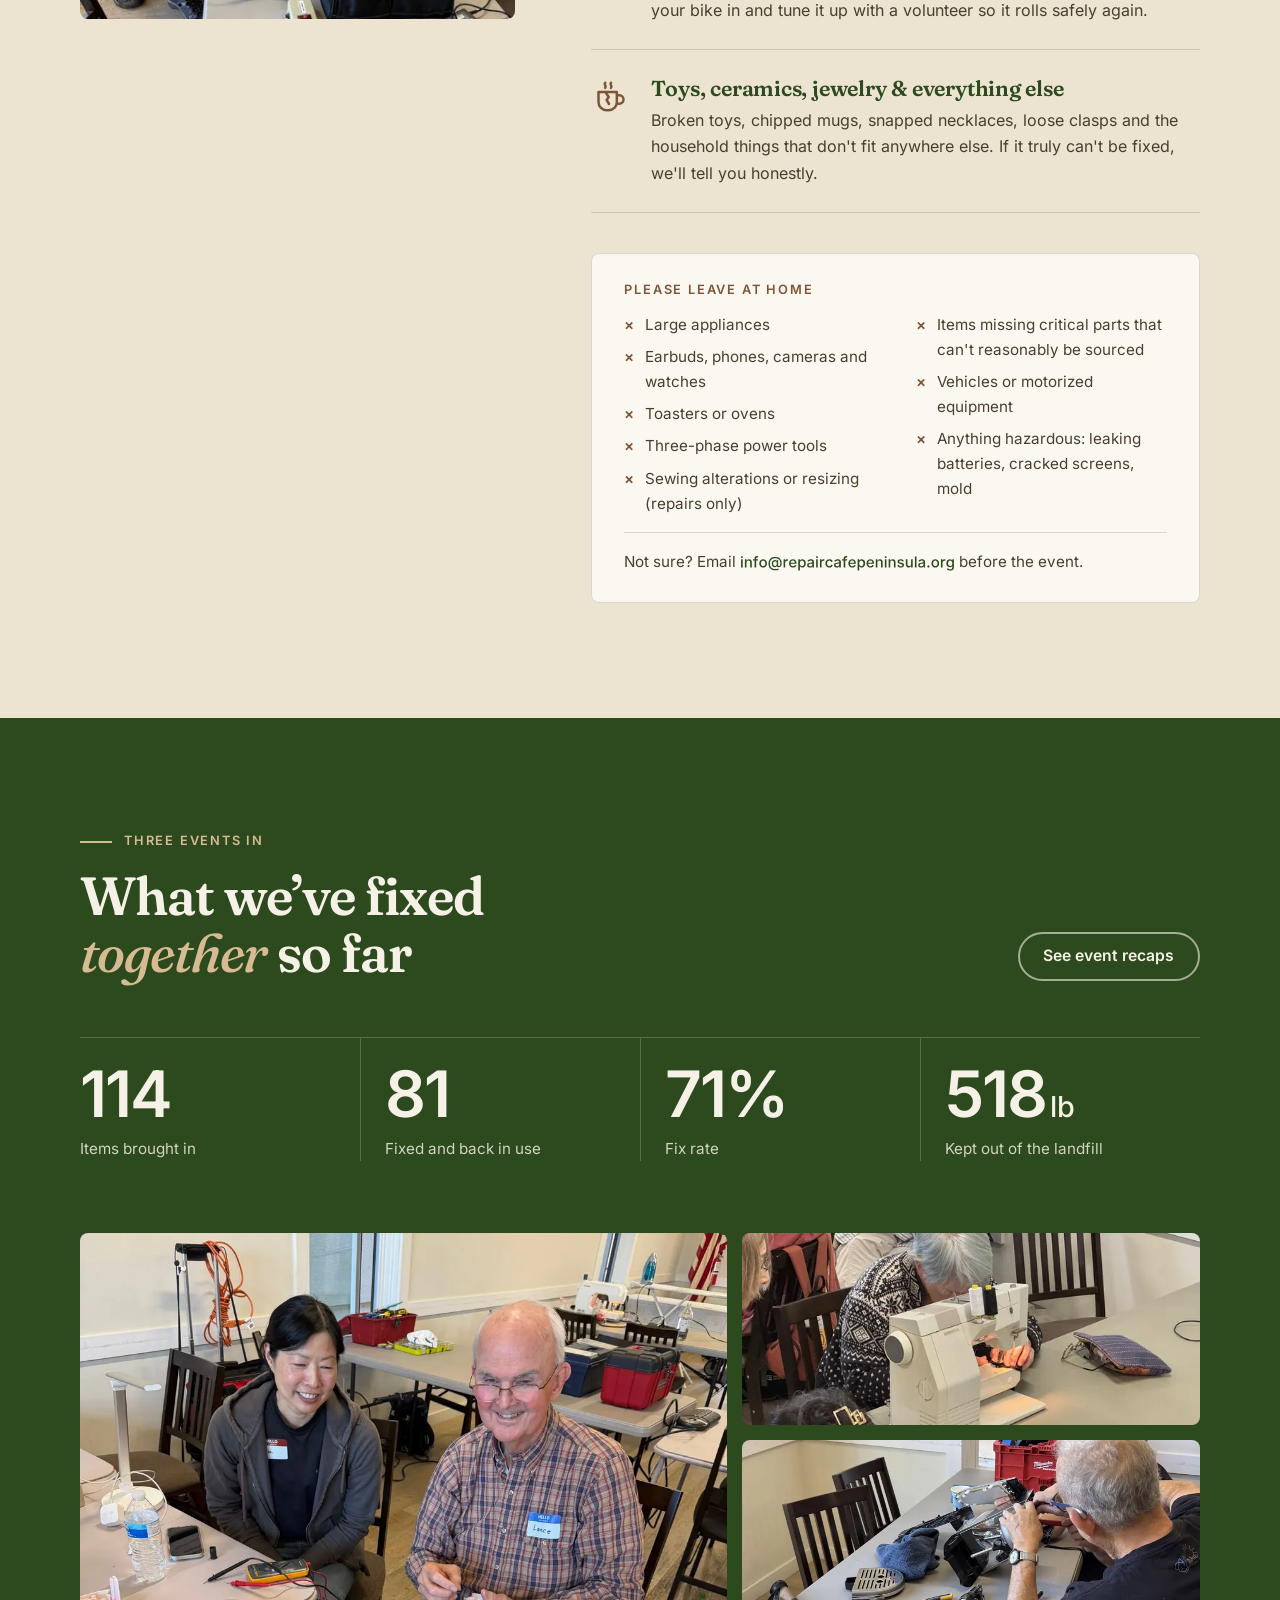
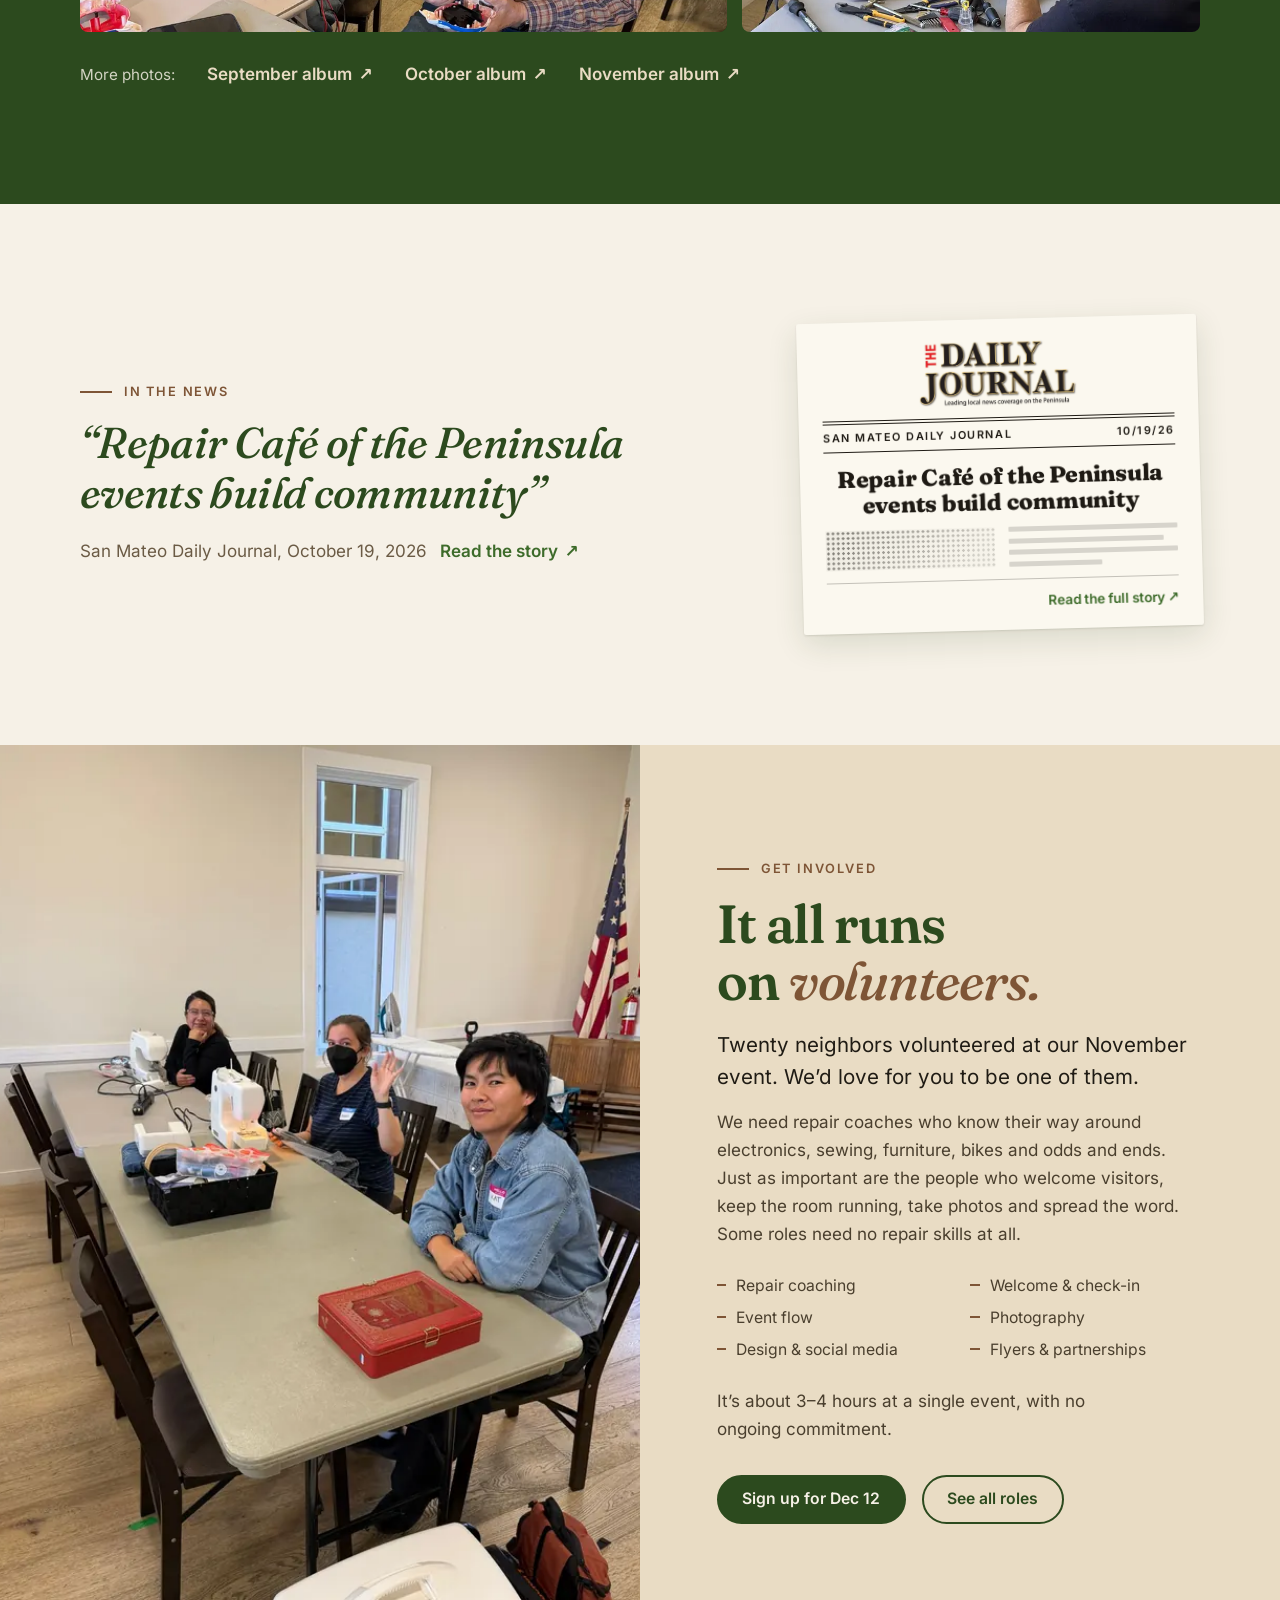
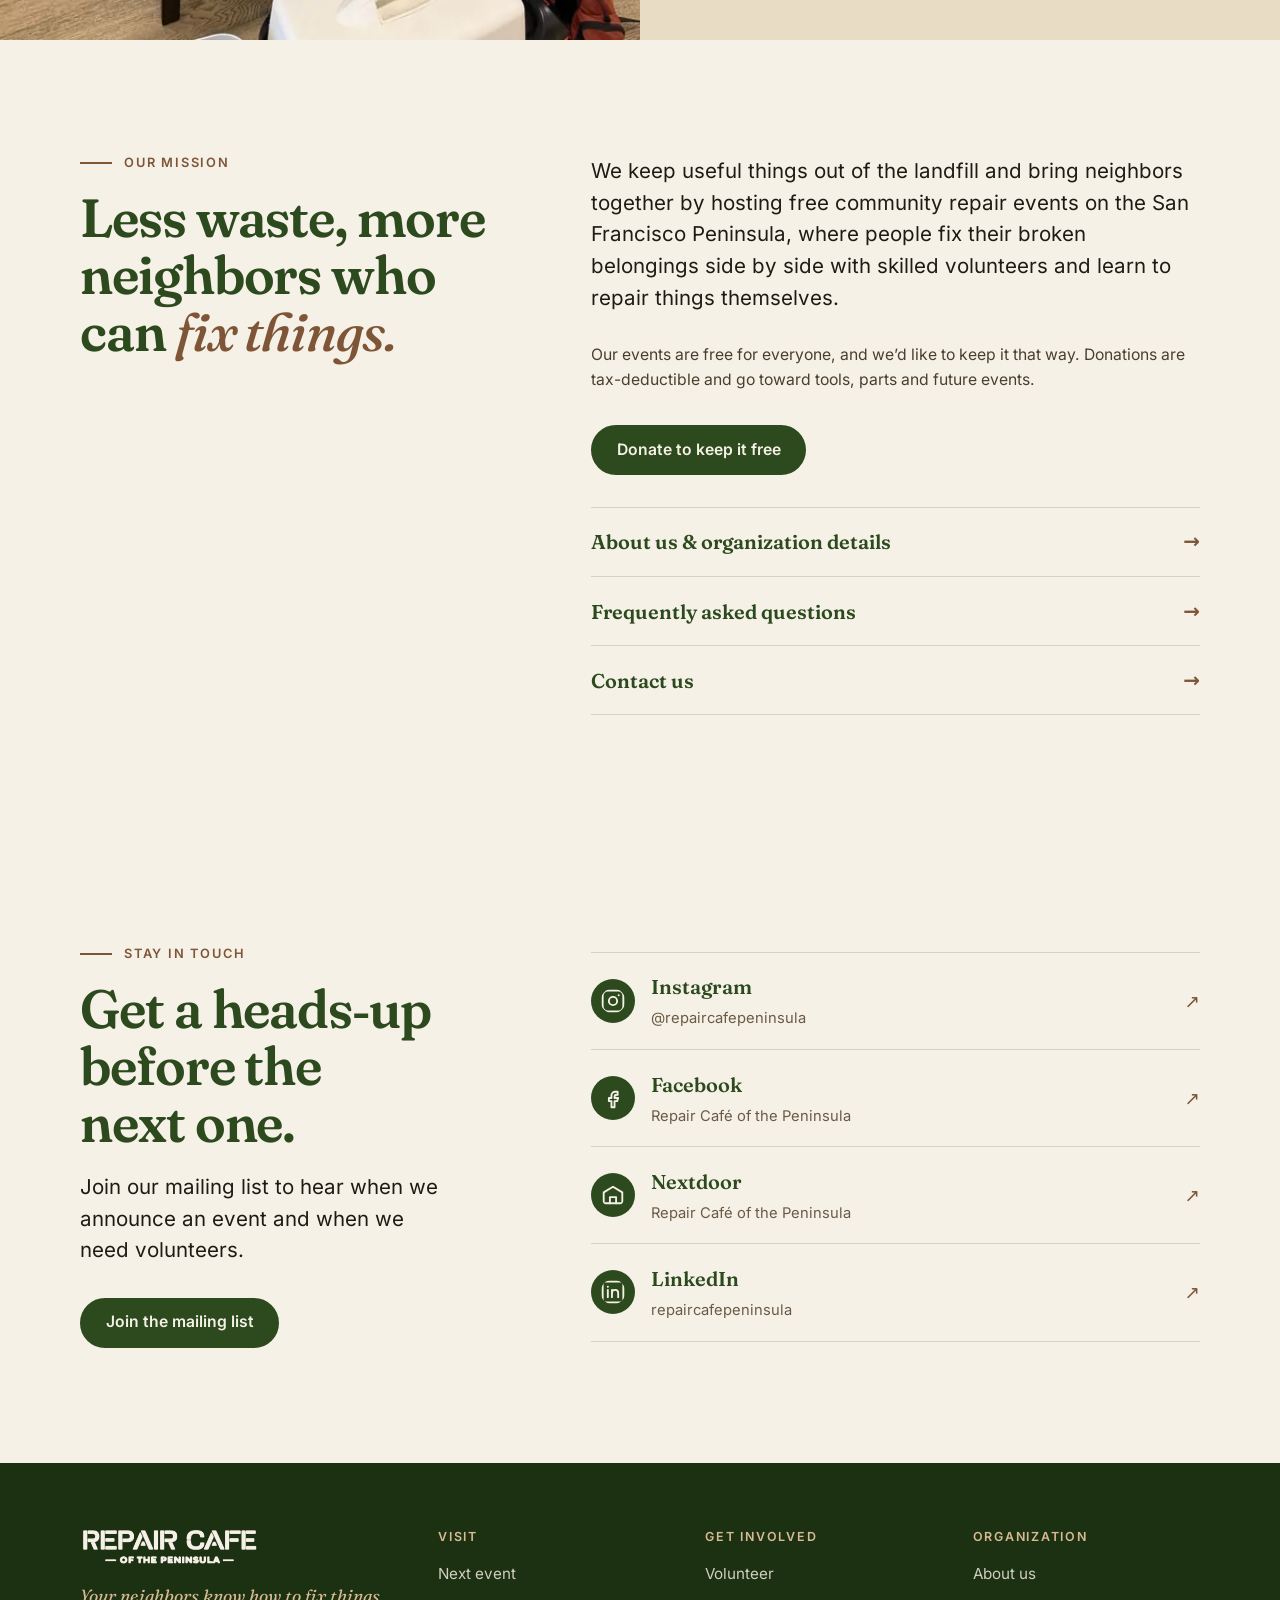
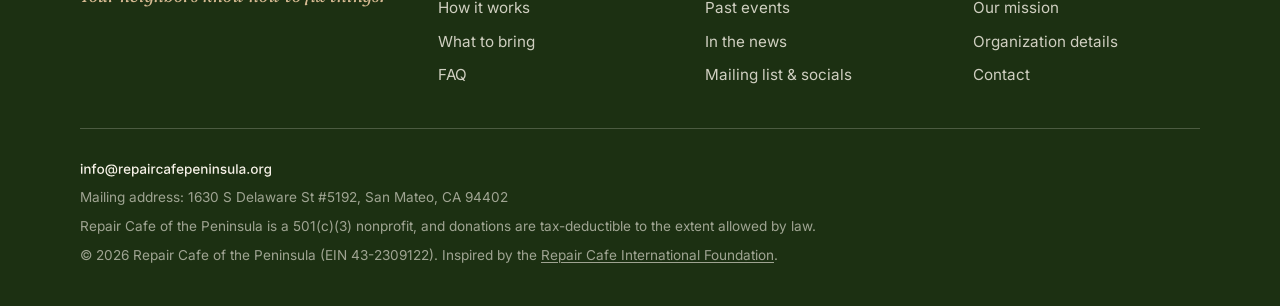
==== commit 123e5387: "Home hero: say we run monthly events in San Mateo County, not just San Carlos Co-Authored-By: Claude" ====
--- a/index.html
+++ b/index.html
@@ -113,7 +113,7 @@
       </picture>
       <div class="wrap hero-content">
         <h1>Your neighbors know how to <em>fix things.</em></h1>
-        <p class="hero-sub">Repair Café of the Peninsula is a free, monthly repair event in San Carlos. Bring something broken and fix it side by side with a volunteer.</p>
+        <p class="hero-sub">Repair Café of the Peninsula runs free, monthly repair events in San Mateo County. Bring something broken and fix it side by side with a volunteer.</p>
       </div>
     </section>
 
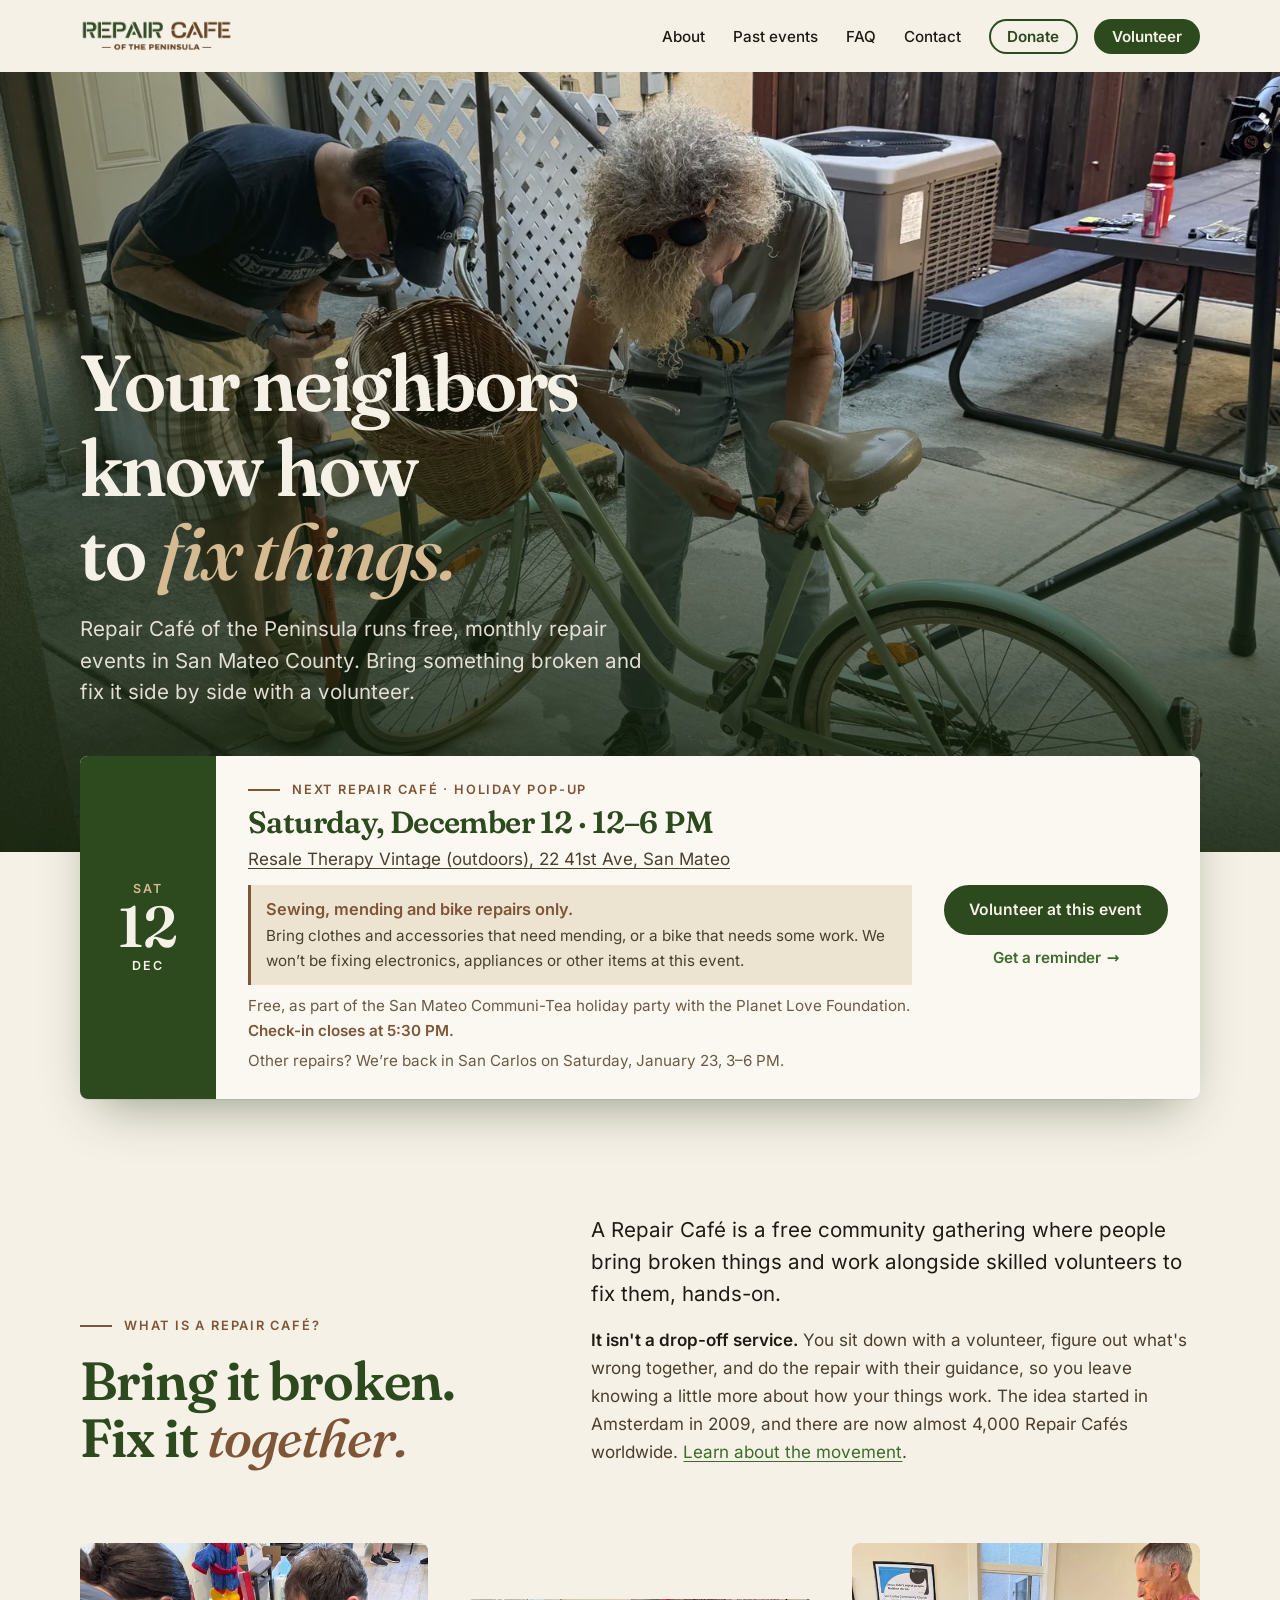
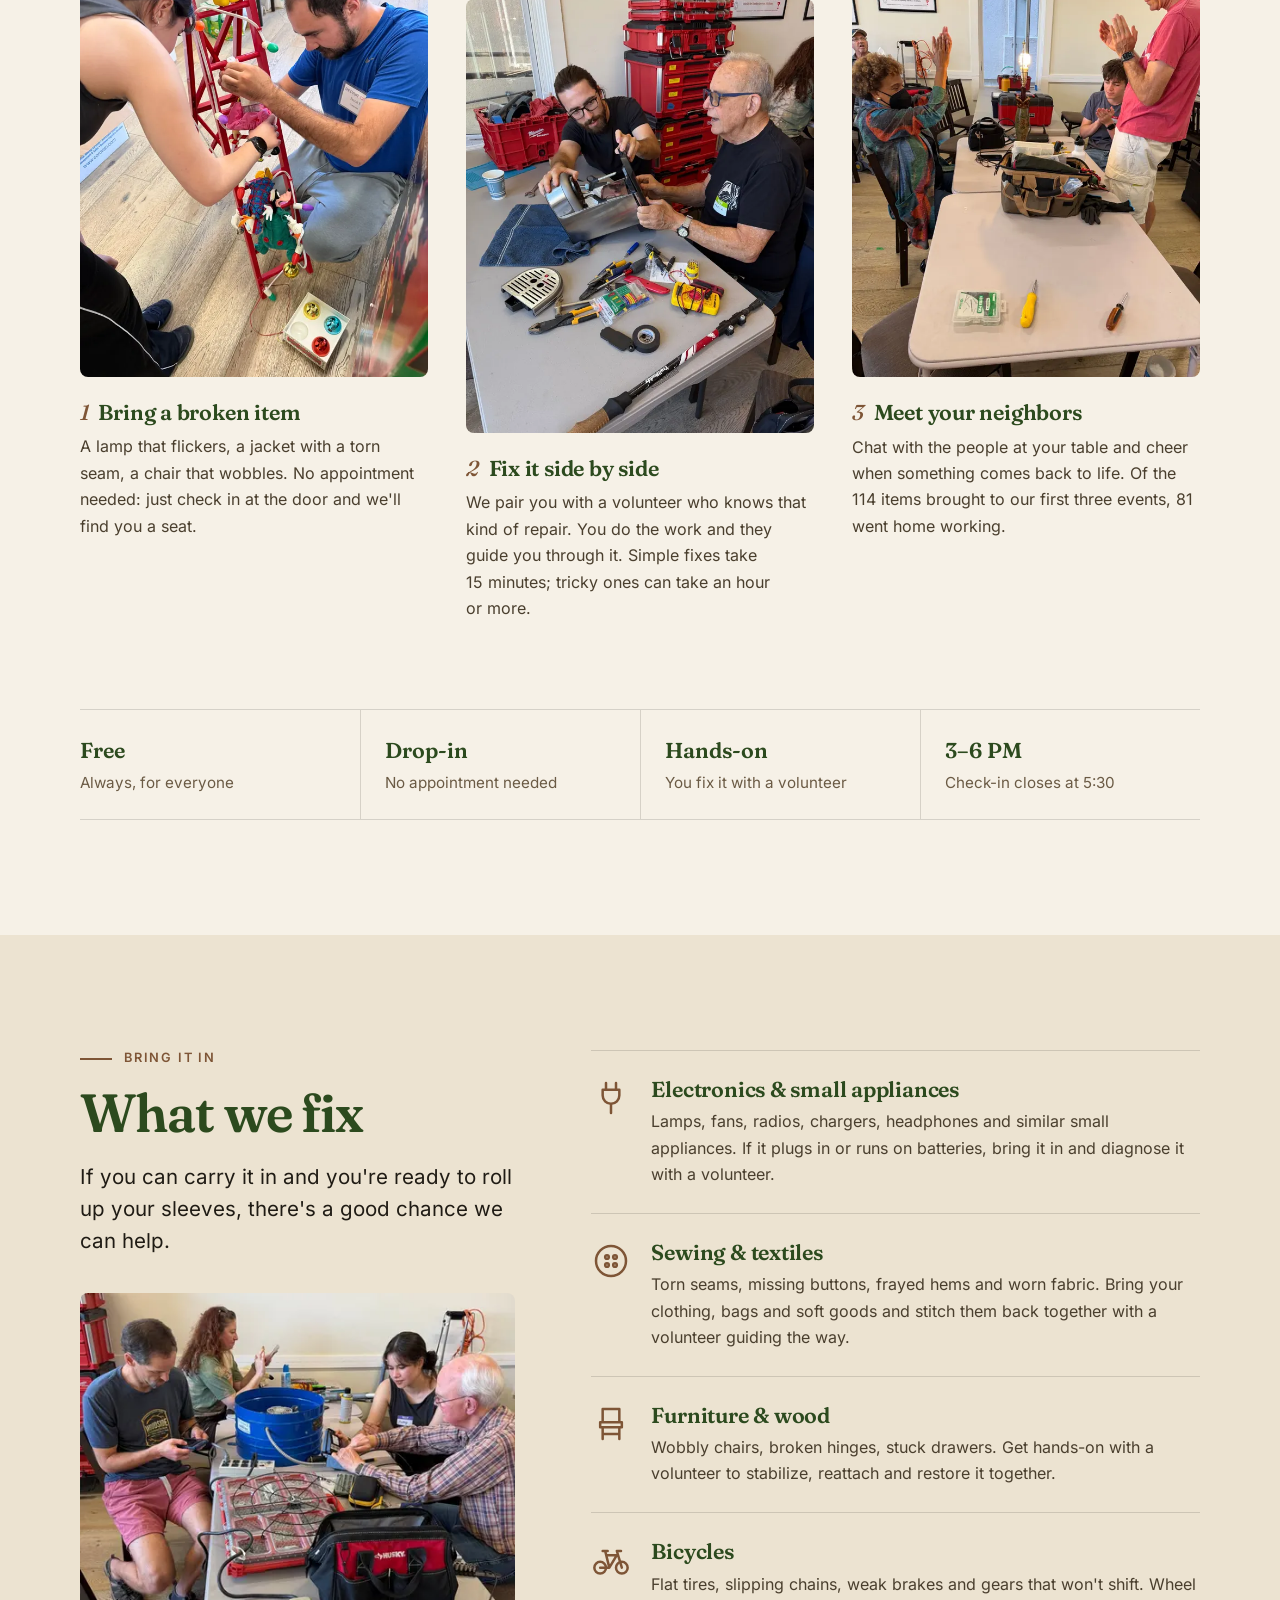
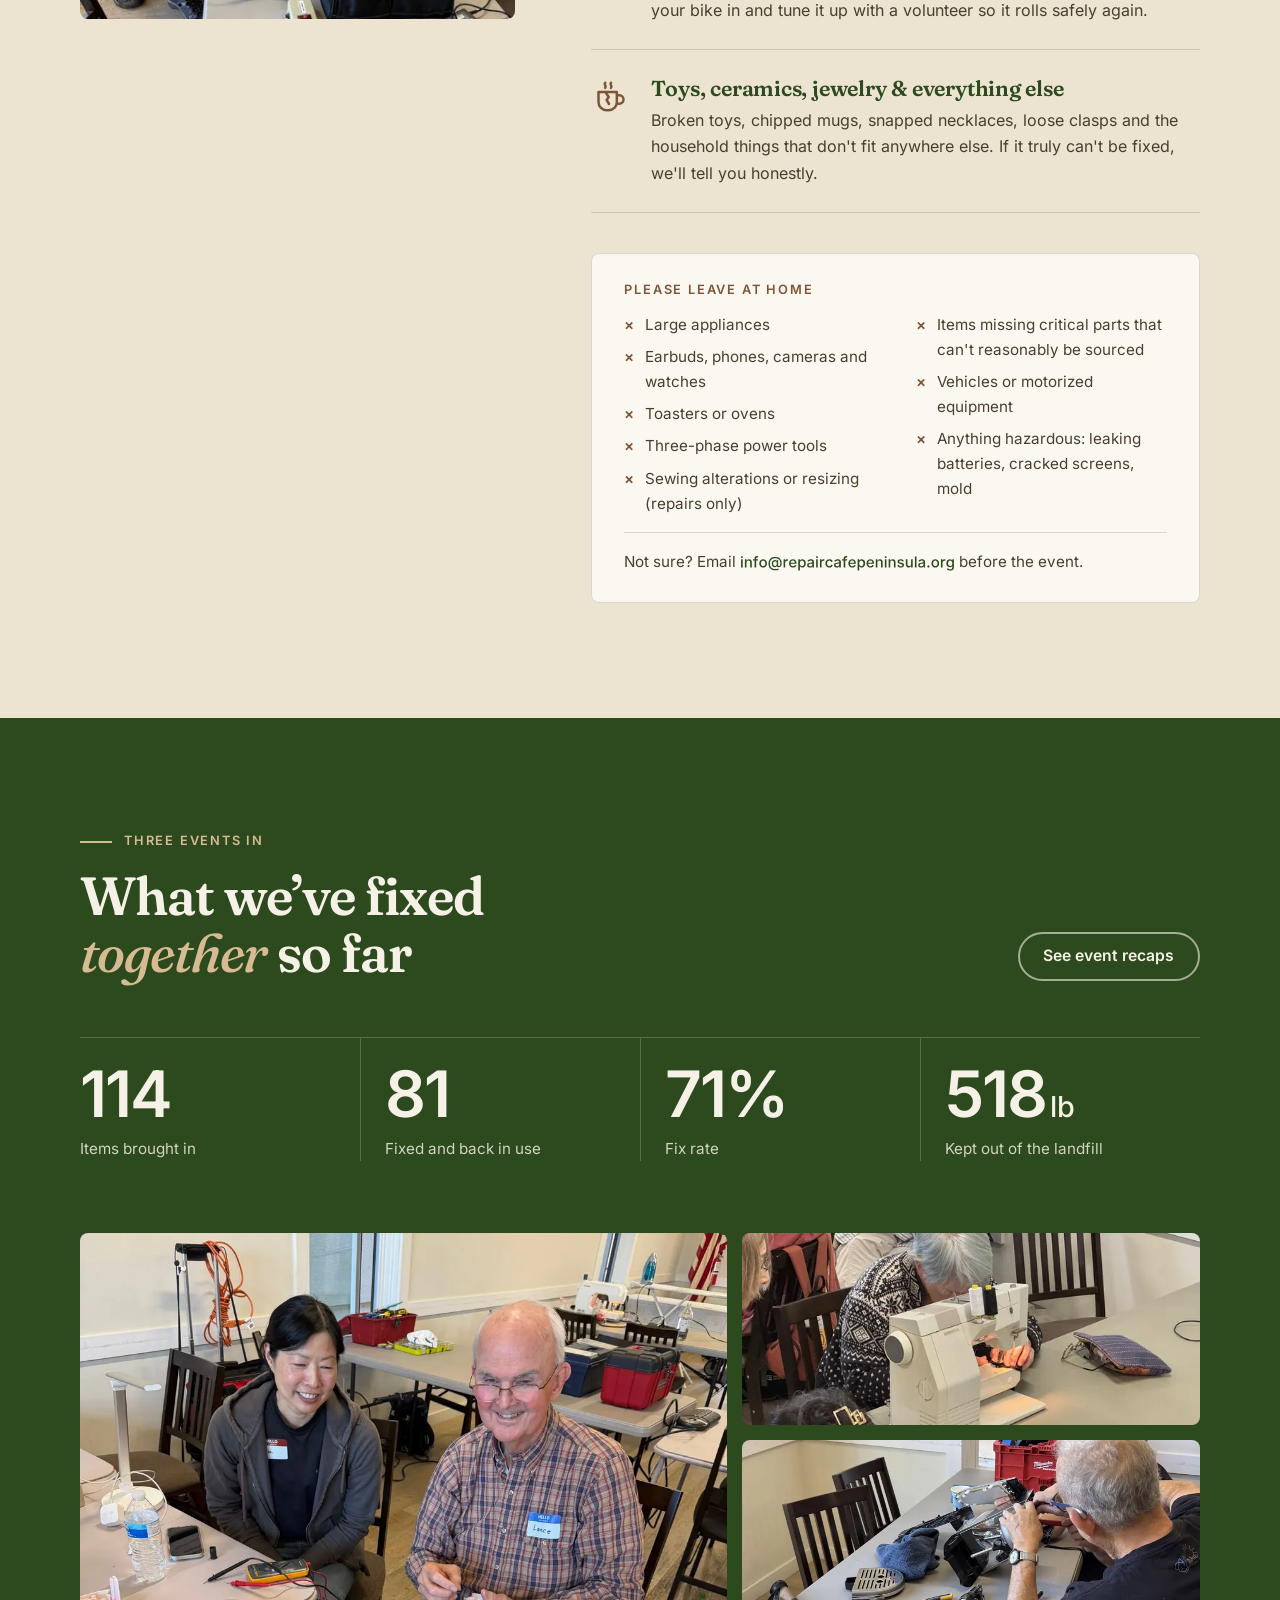
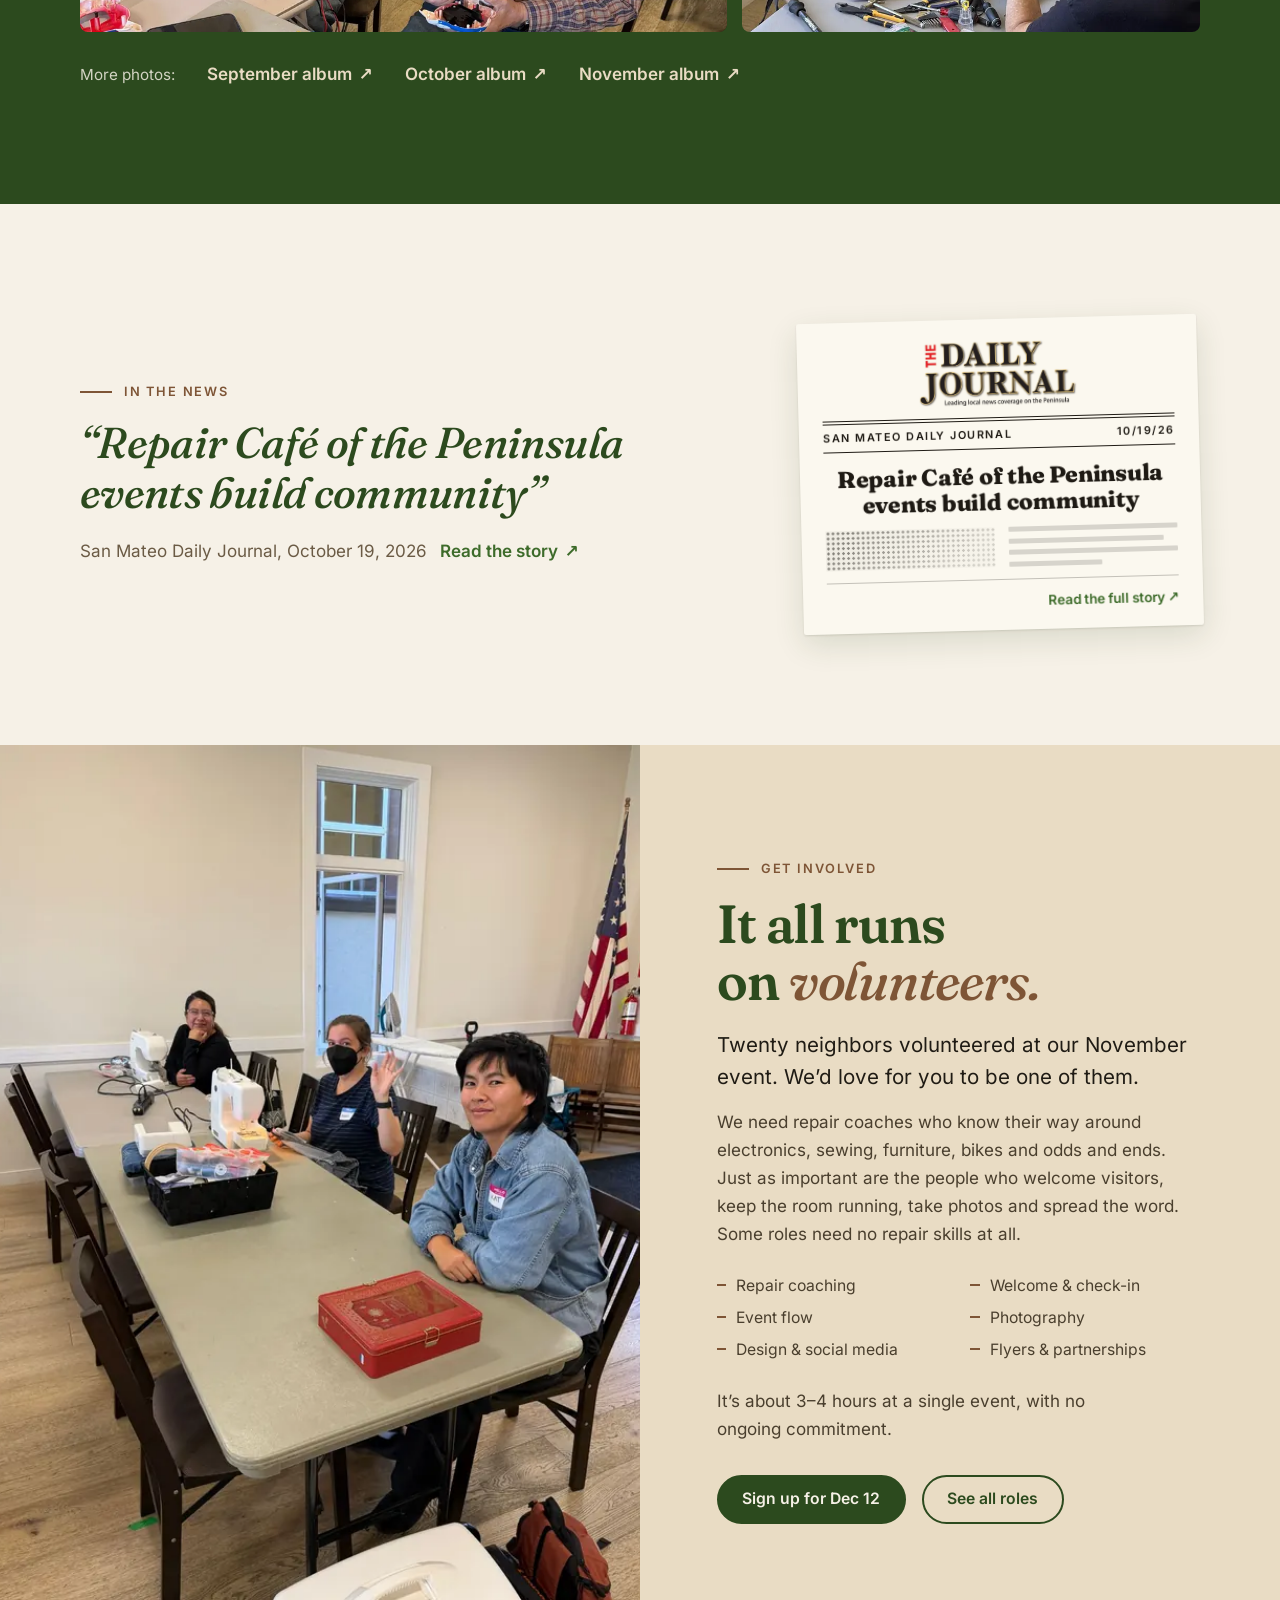
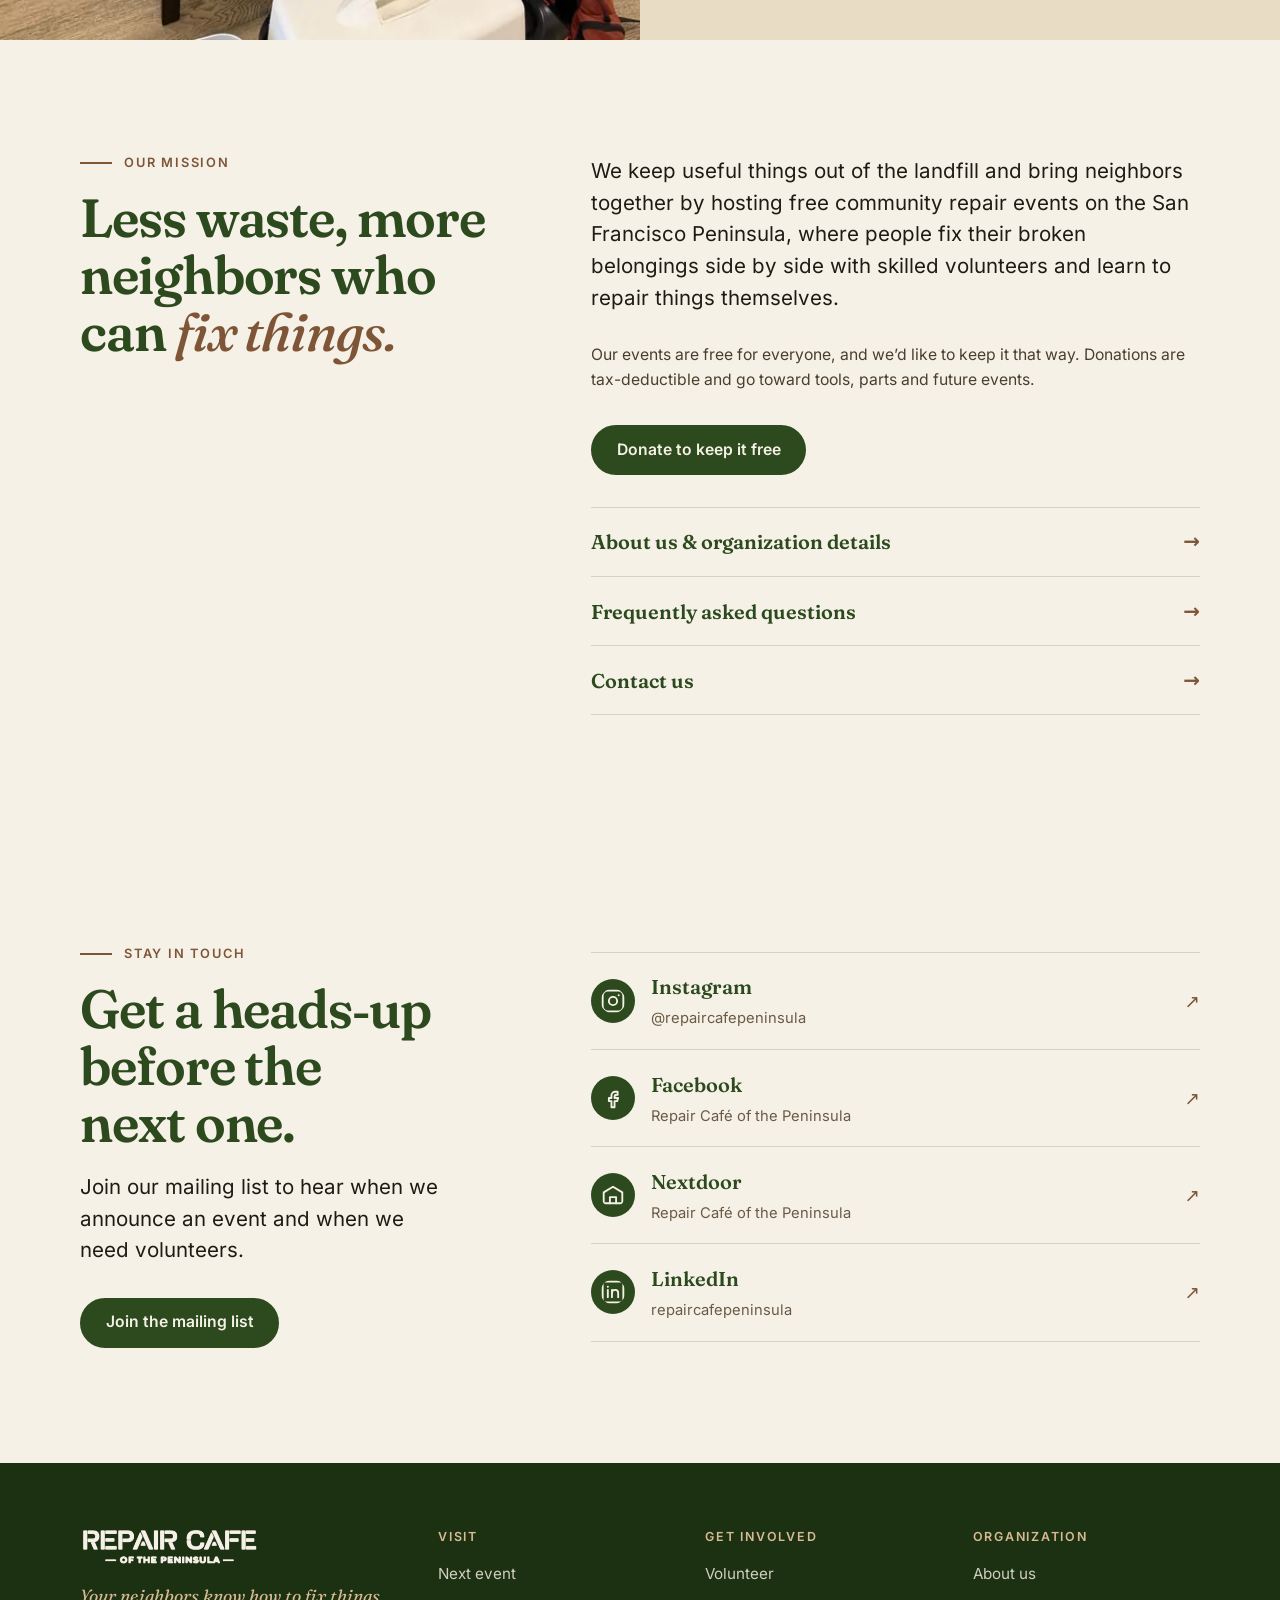
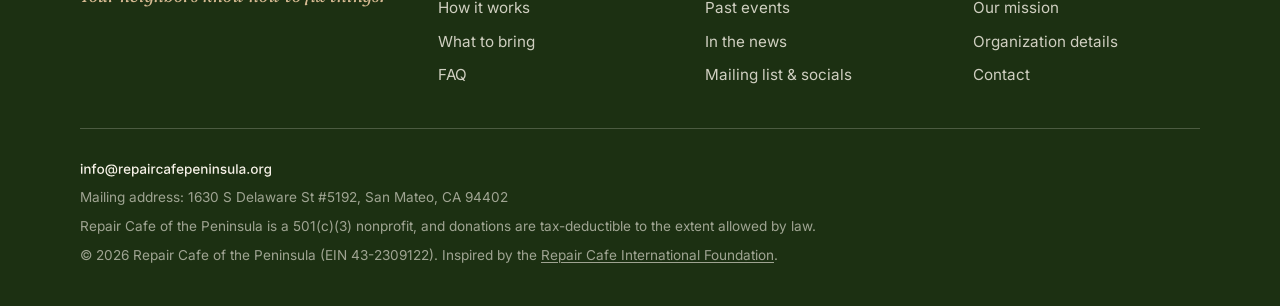
==== commit 2d2ce595: "Reword the Dec 12 sewing/bike-only notice so it reads naturally Co-Authored-By: Claude Opus 5.5 <nor" ====
--- a/index.html
+++ b/index.html
@@ -129,7 +129,7 @@
           <p class="kicker">Next Repair Café &middot; Holiday pop-up</p>
           <h2 class="ticket-title">Saturday, December 12 &middot; 12&ndash;6 PM</h2>
           <p class="ticket-where"><a href="https://www.google.com/maps/search/?api=1&amp;query=Resale+Therapy+Vintage%2C+22+41st+Ave%2C+San+Mateo%2C+CA" target="_blank" rel="noopener">Resale Therapy Vintage (outdoors), 22 41st Ave, San Mateo</a></p>
-          <p class="ticket-focus"><strong>This time we&rsquo;re fixing sewing/mending and bicycles only.</strong> Bring clothing and accessories that need mending, or a bike that needs help. We can&rsquo;t take electronics, appliances or other items at this event.</p>
+          <p class="ticket-focus"><strong>Sewing, mending and bike repairs only.</strong> Bring clothes and accessories that need mending, or a bike that needs some work. We won&rsquo;t be fixing electronics, appliances or other items at this event.</p>
           <p class="ticket-note">Free, as part of the San Mateo Communi-Tea holiday party with the Planet Love Foundation. <strong>Check-in closes at 5:30 PM.</strong></p>
           <p class="ticket-note">Other repairs? We&rsquo;re back in San Carlos on Saturday, January 23, 3&ndash;6 PM.</p>
         </div>
